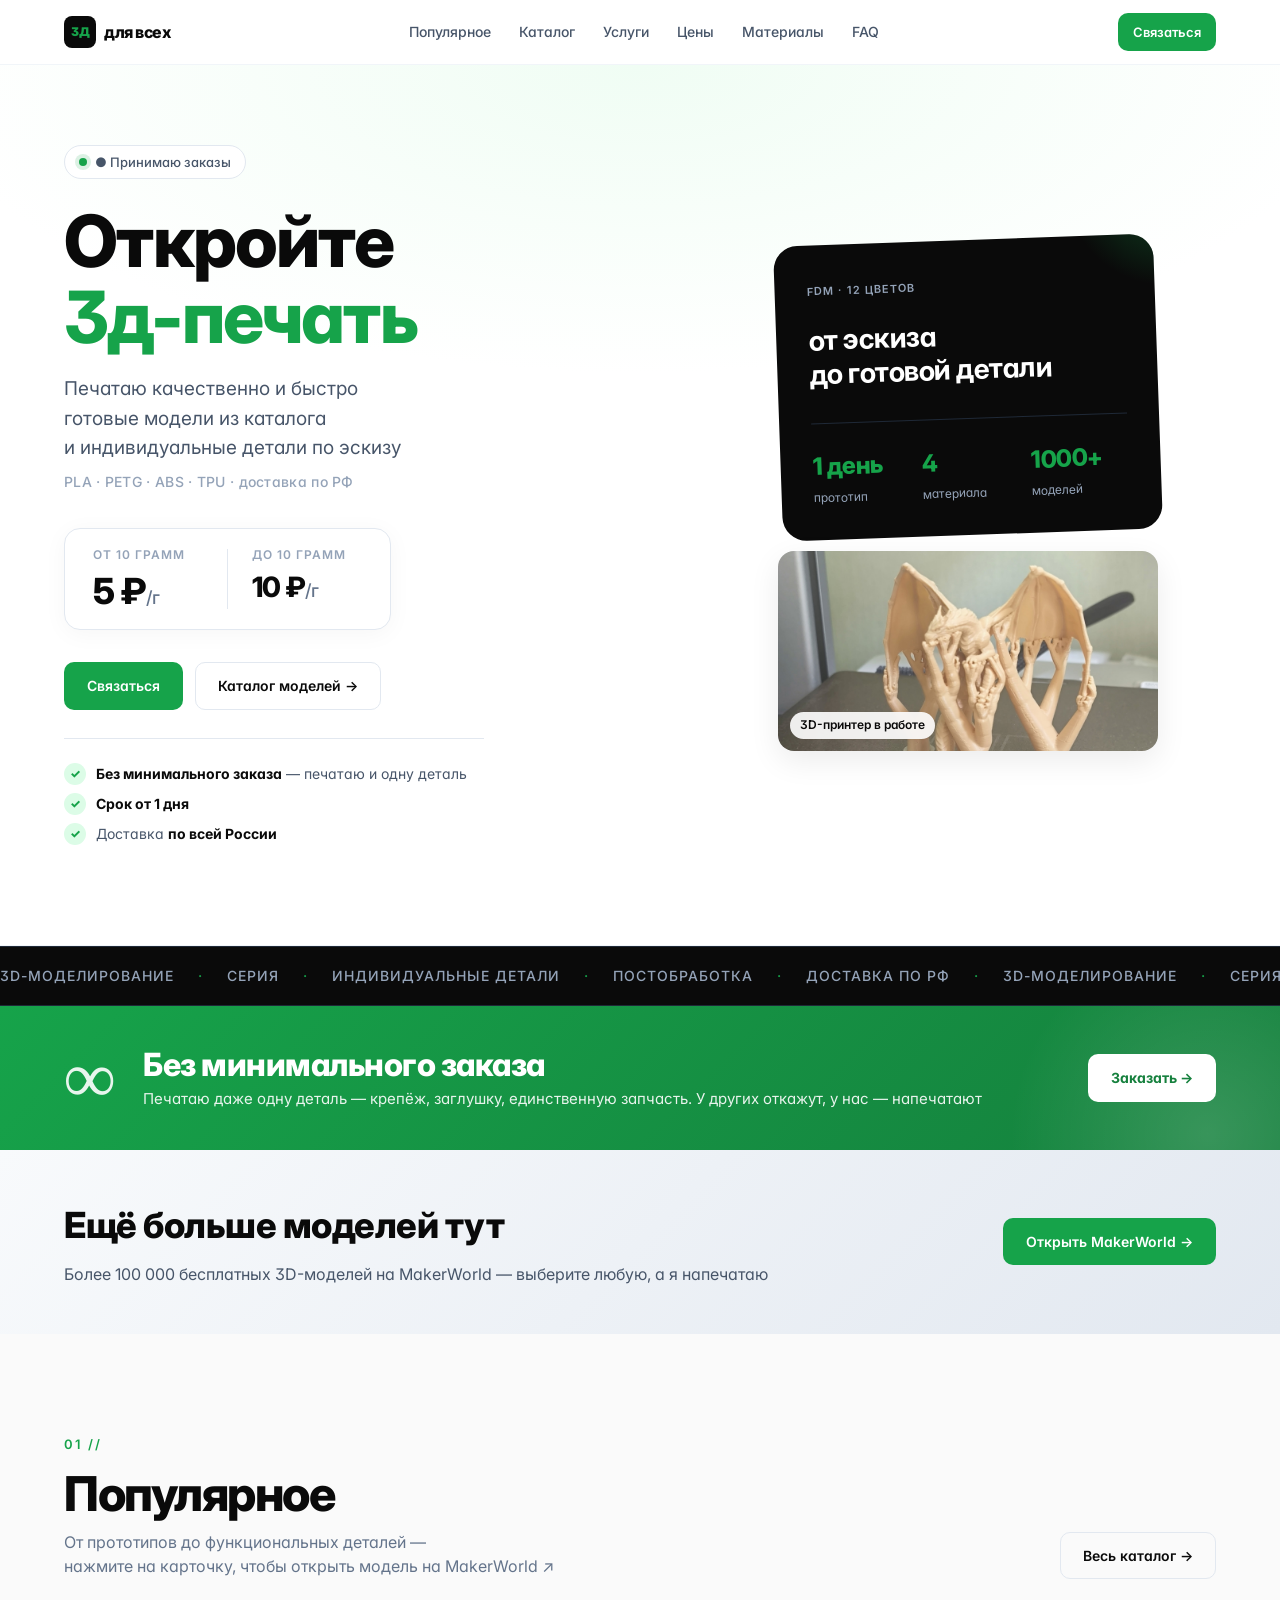
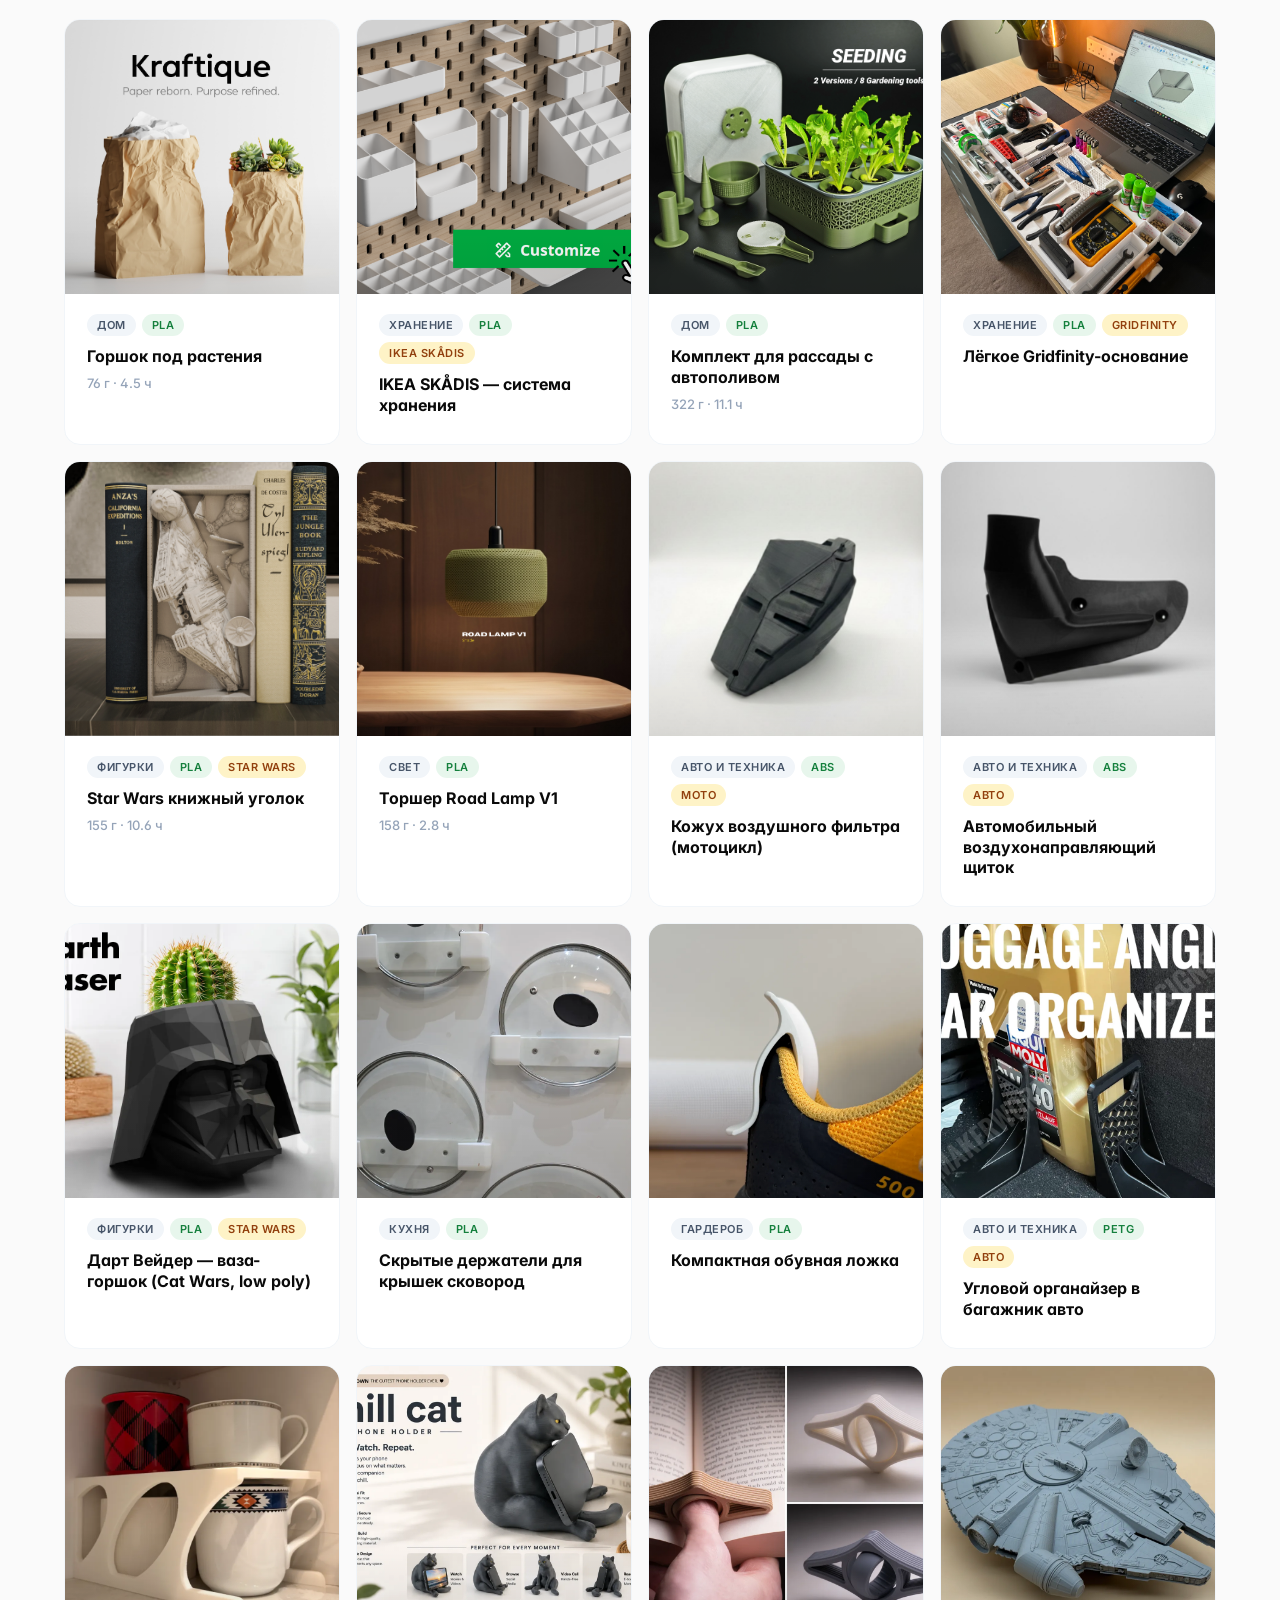
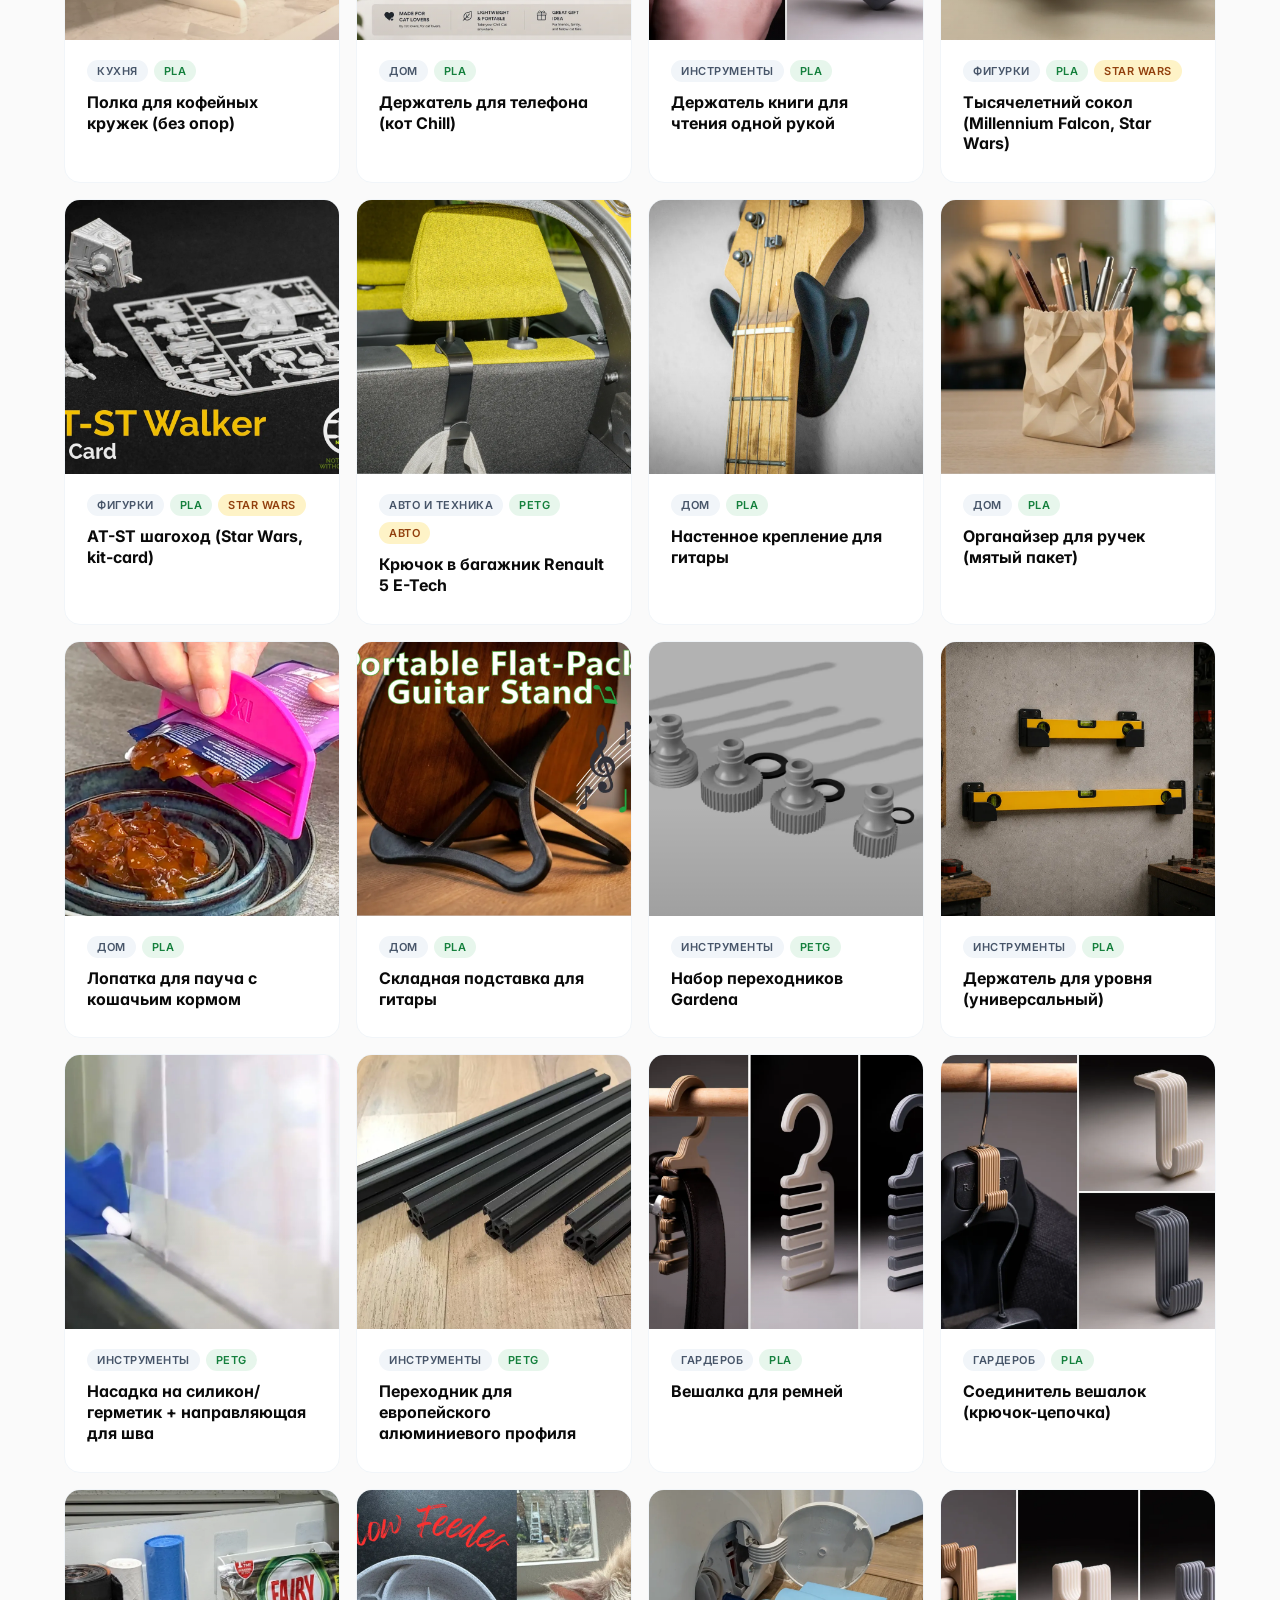
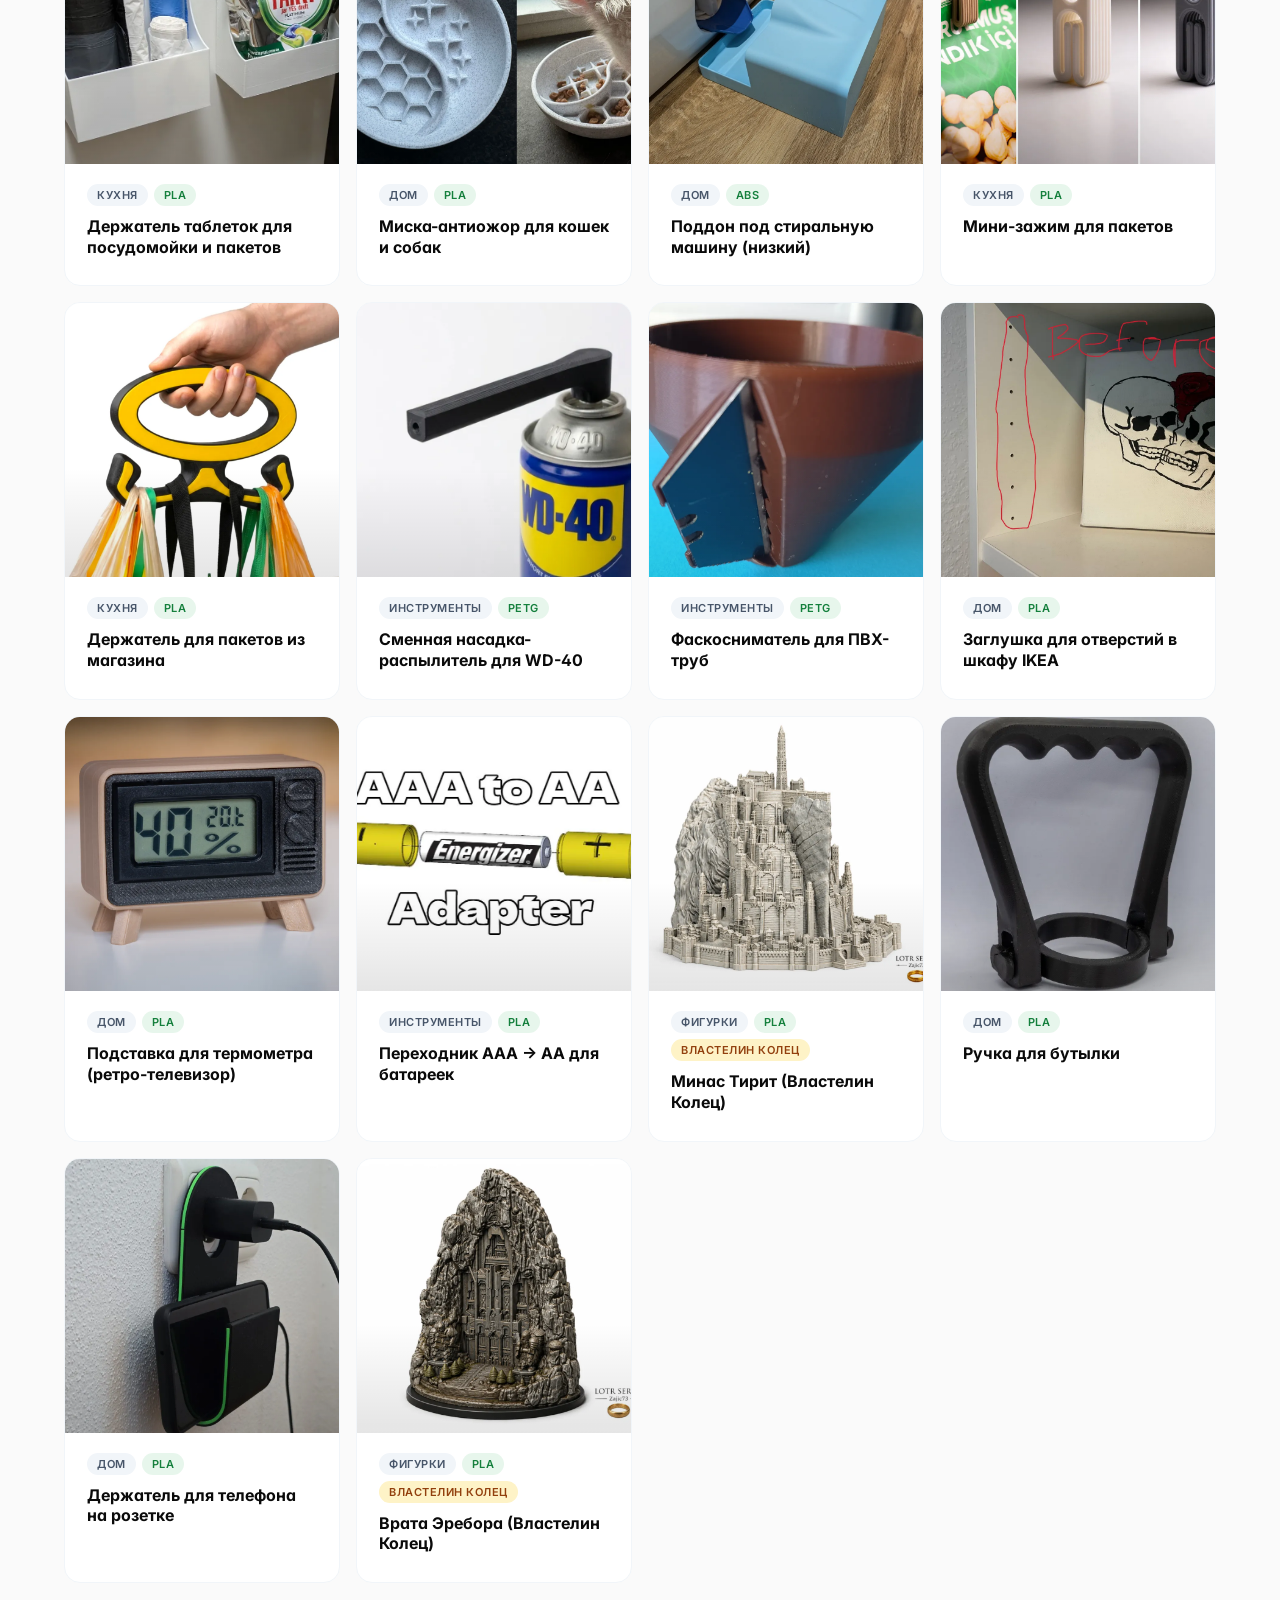
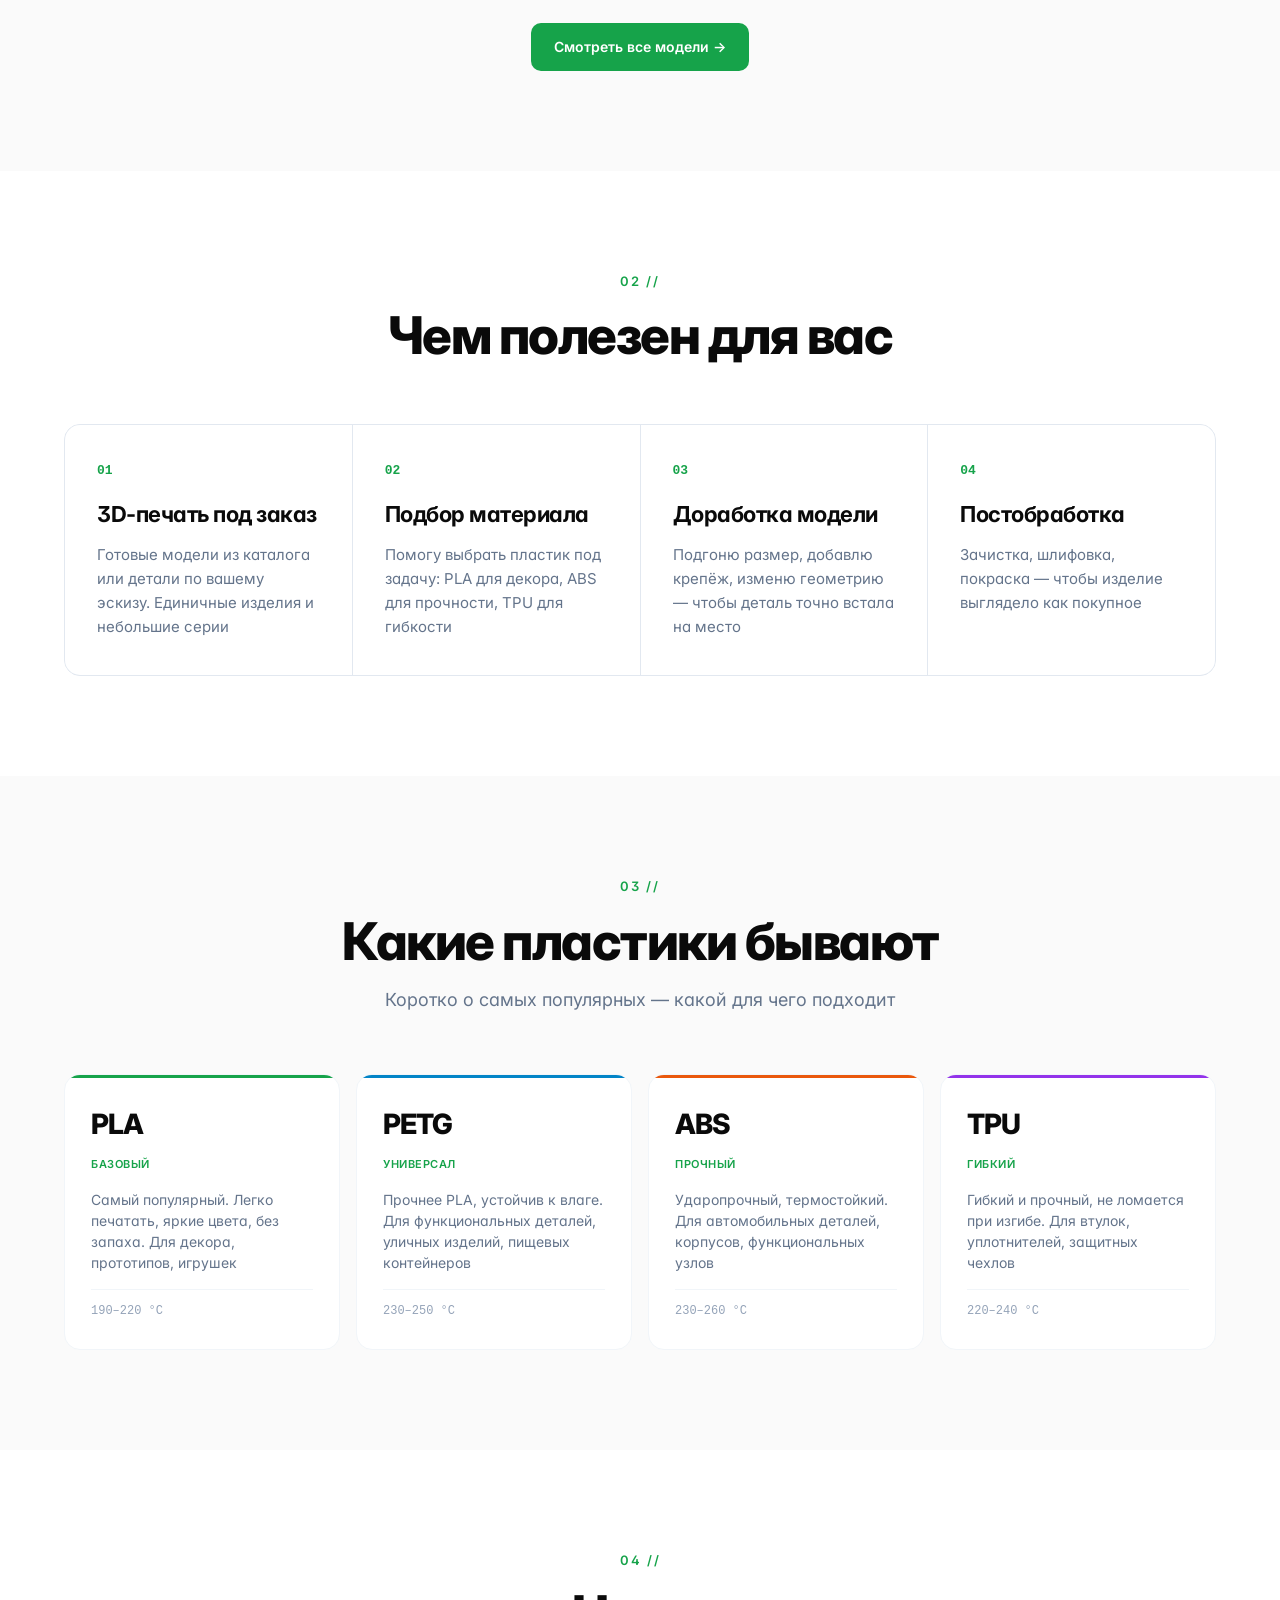
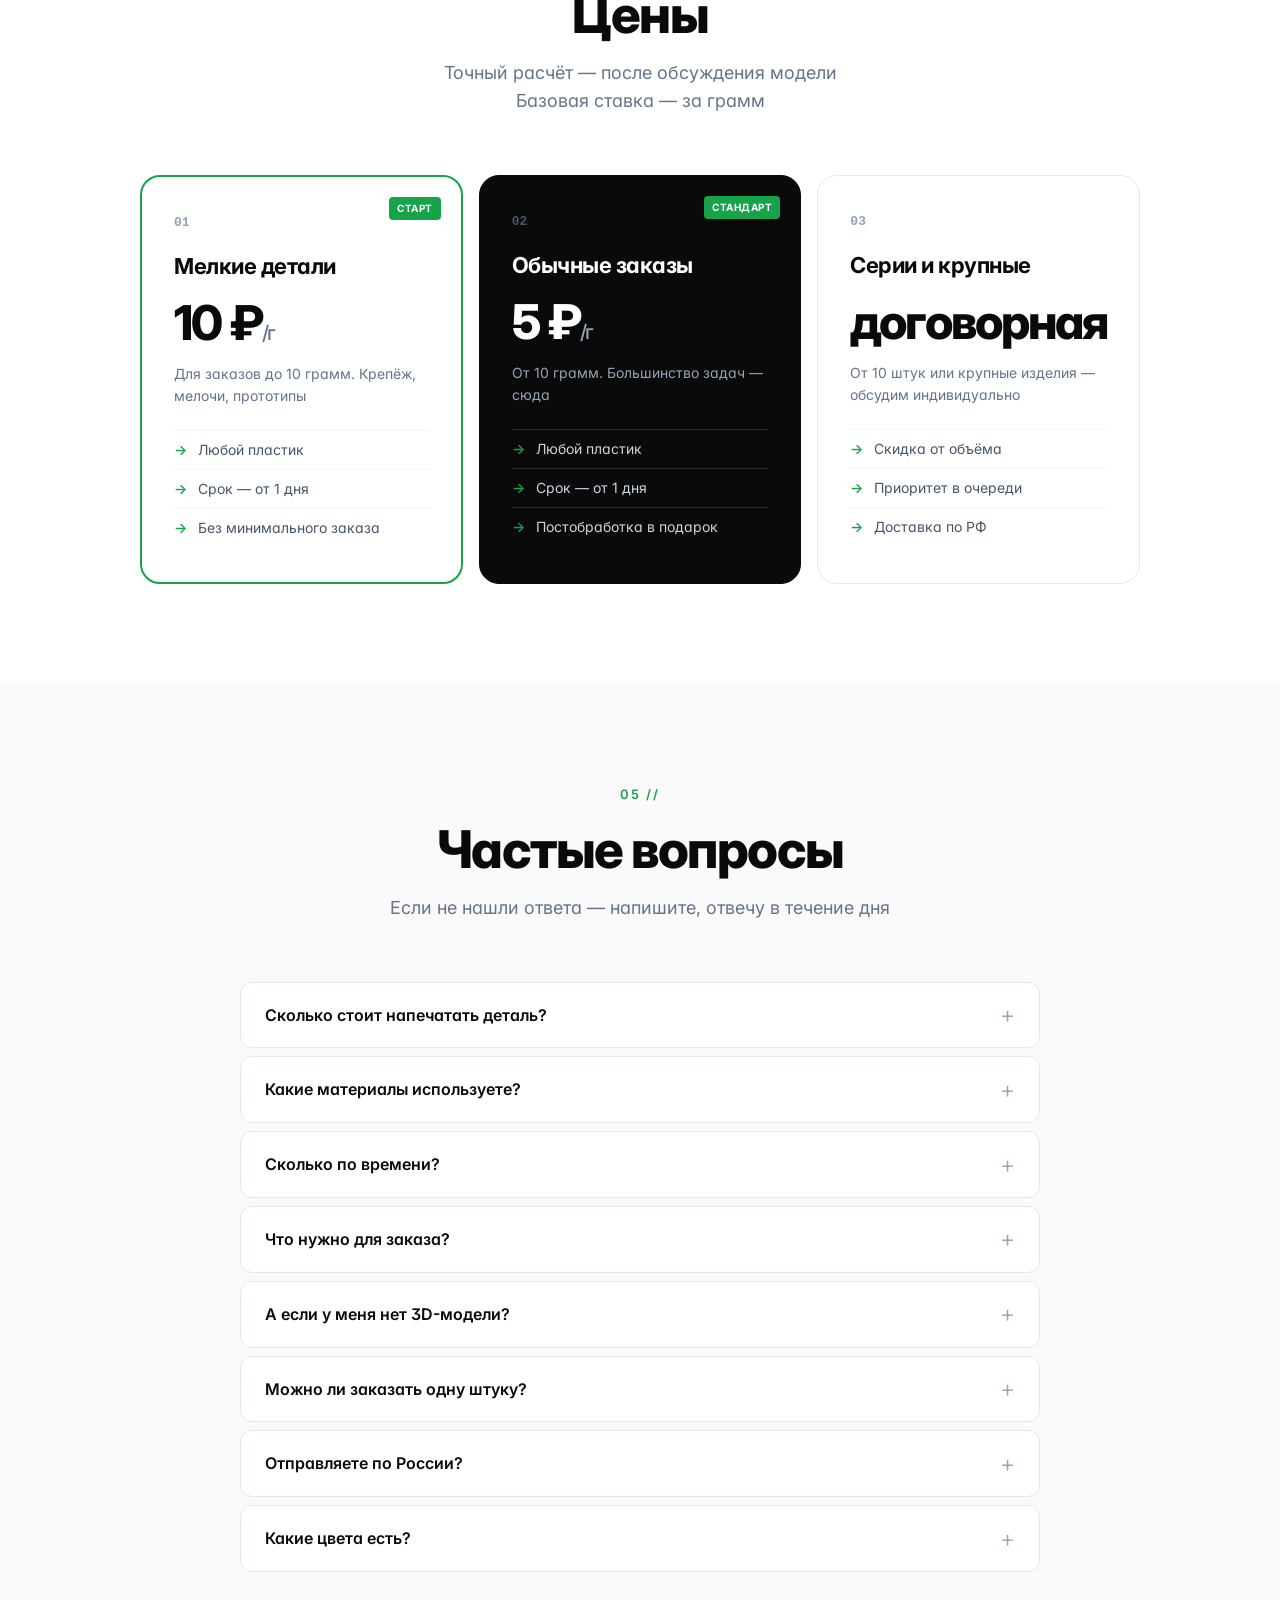
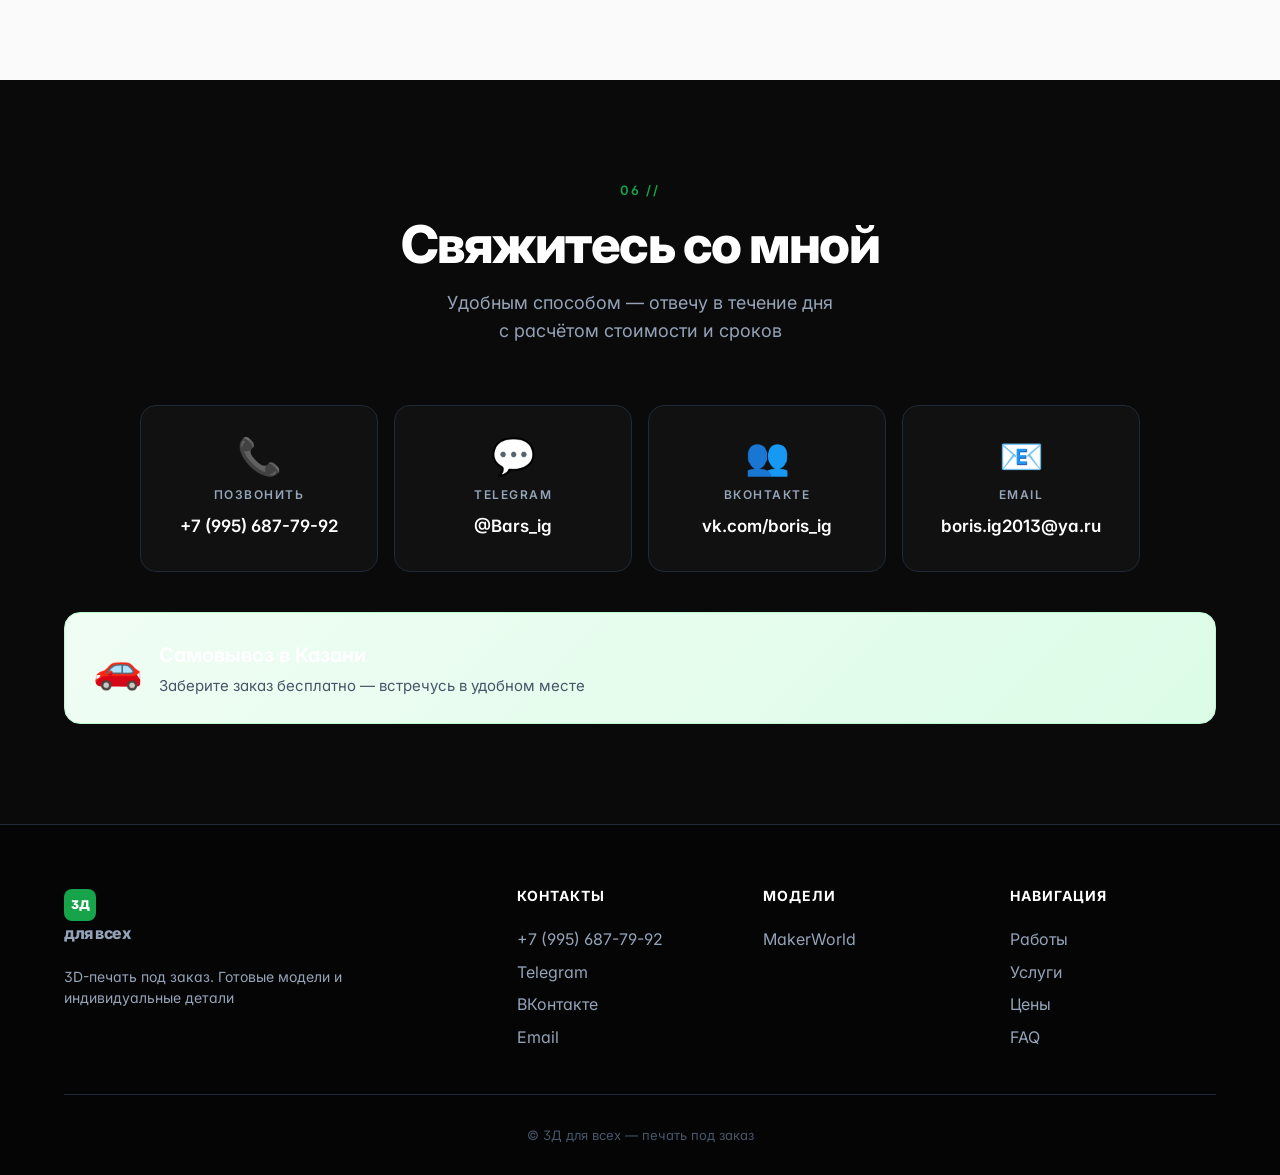
==== index.html @ 03c008fc "Добавлен мета-тег Яндекс.Вебмастера для подтверждения" ====
<!DOCTYPE html>
<html lang="ru">
<head>
  <meta charset="UTF-8">
  <meta name="viewport" content="width=device-width, initial-scale=1.0">
  <title>3D печать под заказ в Казани — готовые модели и индивидуальные детали | 3Д для всех</title>
  <meta name="description" content="3D-печать под заказ в Казани. Готовые модели и индивидуальные детали из PLA, PETG, ABS, TPU. от 5₽/г. Самовывоз из Казани, доставка по РФ. Срок от 1 дня.">
  <meta name="keywords" content="3D печать, 3D печать казань, 3D печать под заказ, печать моделей, PLA, PETG, ABS, TPU, 3D модели, печать деталей, казань, самовывоз">
  <meta name="author" content="3Д для всех">
  <meta name="robots" content="index, follow">
  <meta name="yandex-verification" content="1d8e37554e3c3e7f" />
  <meta property="og:title" content="3D печать под заказ в Казани — от 5₽/г">
  <meta property="og:description" content="Готовые модели и индивидуальные детали. Самовывоз из Казани, доставка по РФ. Срок от 1 дня.">
  <meta property="og:type" content="website">
  <meta property="og:url" content="https://borisig1999-spec.github.io/3d-landing/">
  <meta property="og:locale" content="ru_RU">
  <link rel="canonical" href="https://borisig1999-spec.github.io/3d-landing/">
  <link rel="icon" href="images/процесс.jpg">
  <link rel="preconnect" href="https://fonts.googleapis.com">
  <link rel="preconnect" href="https://fonts.gstatic.com" crossorigin>
  <link href="https://fonts.googleapis.com/css2?family=Inter:wght@400;500;600;700;800;900&display=swap" rel="stylesheet">
  <link rel="stylesheet" href="style.css">
  <script type="application/ld+json">
  {
    "@context": "https://schema.org",
    "@type": "LocalBusiness",
    "name": "3Д для всех",
    "description": "3D-печать под заказ в Казани. Готовые модели и индивидуальные детали.",
    "url": "https://borisig1999-spec.github.io/3d-landing/",
    "telephone": "+7-995-687-79-92",
    "email": "boris.ig2013@ya.ru",
    "address": {
      "@type": "PostalAddress",
      "addressLocality": "Казань",
      "addressCountry": "RU"
    },
    "priceRange": "от 5₽/г",
    "openingHours": "Mo-Su 09:00-21:00",
    "sameAs": [
      "https://t.me/Bars_ig",
      "https://vk.com/boris_ig"
    ]
  }
  </script>
</head>
<body>

  <header class="header">
    <div class="container header-inner">
      <a href="#top" class="logo">
        <span class="logo-mark">3Д</span>
        <span class="logo-text">для всех</span>
      </a>
      <nav class="nav">
        <a href="#works">Популярное</a>
        <a href="catalog.html">Каталог</a>
        <a href="#services">Услуги</a>
        <a href="#pricing">Цены</a>
        <a href="#materials">Материалы</a>
        <a href="#faq">FAQ</a>
      </nav>
      <a href="#order" class="btn btn-primary btn-sm">Связаться</a>
    </div>
  </header>

  <main id="top">

    <section class="hero">
      <div class="container">
        <div class="hero-grid">
          <div class="hero-content">
            <div class="badge">● Принимаю заказы</div>
            <h1>Откройте<br><span class="accent">3д-печать</span></h1>
            <p class="hero-sub">Печатаю качественно и быстро<br>готовые модели из каталога<br>и индивидуальные детали по эскизу</p>
            <p class="hero-meta">PLA · PETG · ABS · TPU · доставка по РФ</p>

            <div class="hero-pricing">
              <div class="price-block">
                <div class="price-label">от 10 грамм</div>
                <div class="price-value">5 ₽<span>/г</span></div>
              </div>
              <div class="price-divider"></div>
              <div class="price-block price-small">
                <div class="price-label">до 10 грамм</div>
                <div class="price-value">10 ₽<span>/г</span></div>
              </div>
            </div>

            <div class="hero-cta">
              <a href="#order" class="btn btn-primary">Связаться</a>
              <a href="https://makerworld.com/ru" target="_blank" rel="noopener" class="btn btn-ghost">Каталог моделей →</a>
            </div>

            <div class="hero-usp">
              <div class="hero-usp-item">
                <span class="hero-usp-check">✓</span>
                <span><strong>Без минимального заказа</strong> — печатаю и одну деталь</span>
              </div>
              <div class="hero-usp-item">
                <span class="hero-usp-check">✓</span>
                <span><strong>Срок от 1 дня</strong></span>
              </div>
              <div class="hero-usp-item">
                <span class="hero-usp-check">✓</span>
                <span>Доставка <strong>по всей России</strong></span>
              </div>
            </div>
          </div>
          <div class="hero-visual">
            <div class="visual-card">
              <div class="visual-tag">FDM · 12 цветов</div>
              <div class="visual-title">от эскиза<br>до готовой детали</div>
              <div class="visual-stats">
                <div><strong>1 день</strong><span>прототип</span></div>
                <div><strong>4</strong><span>материала</span></div>
                <div><strong>1000+</strong><span>моделей</span></div>
              </div>
            </div>
            <div class="visual-photo">
              <img src="images/процесс.jpg" alt="Процесс 3D-печати">
              <span class="visual-photo-caption">3D-принтер в работе</span>
            </div>
          </div>
        </div>
      </div>
    </section>

    <section class="marquee">
      <div class="marquee-track">
        <span>3D-моделирование</span><span>·</span>
        <span>серия</span><span>·</span>
        <span>индивидуальные детали</span><span>·</span>
        <span>постобработка</span><span>·</span>
        <span>доставка по РФ</span><span>·</span>
        <span>3D-моделирование</span><span>·</span>
        <span>серия</span><span>·</span>
        <span>индивидуальные детали</span><span>·</span>
        <span>постобработка</span><span>·</span>
        <span>доставка по РФ</span><span>·</span>
        <span>3D-моделирование</span><span>·</span>
        <span>серия</span><span>·</span>
        <span>индивидуальные детали</span><span>·</span>
        <span>постобработка</span><span>·</span>
        <span>доставка по РФ</span><span>·</span>
        <span>3D-моделирование</span><span>·</span>
        <span>серия</span><span>·</span>
        <span>индивидуальные детали</span><span>·</span>
        <span>постобработка</span><span>·</span>
        <span>доставка по РФ</span><span>·</span>
        <span>3D-моделирование</span><span>·</span>
        <span>серия</span><span>·</span>
        <span>индивидуальные детали</span><span>·</span>
        <span>постобработка</span><span>·</span>
        <span>доставка по РФ</span><span>·</span>
        <span>3D-моделирование</span><span>·</span>
        <span>серия</span><span>·</span>
        <span>индивидуальные детали</span><span>·</span>
        <span>постобработка</span><span>·</span>
        <span>доставка по РФ</span><span>·</span>
      </div>
    </section>

    <section class="usp-banner">
      <div class="container usp-banner-inner">
        <div class="usp-banner-icon">∞</div>
        <div class="usp-banner-text">
          <div class="usp-banner-title">Без минимального заказа</div>
          <div class="usp-banner-sub">Печатаю даже одну деталь — крепёж, заглушку, единственную запчасть. У других откажут, у нас — напечатают</div>
        </div>
        <a href="#order" class="btn btn-primary usp-banner-btn">Заказать →</a>
      </div>
    </section>

    <section class="makerworld-banner">
      <div class="container makerworld-inner">
        <div class="makerworld-content">
          <h2>Ещё больше моделей тут</h2>
          <p>Более 100 000 бесплатных 3D-моделей на MakerWorld — выберите любую, а я напечатаю</p>
        </div>
        <a href="https://makerworld.com/ru" target="_blank" rel="noopener" class="btn btn-primary btn-lg">Открыть MakerWorld →</a>
      </div>
    </section>

    <section class="works" id="works">
      <div class="container">
        <div class="featured-head">
          <div>
            <div class="section-num">01 //</div>
            <h2>Популярное</h2>
            <p>От прототипов до функциональных деталей —<br>нажмите на карточку, чтобы открыть модель на MakerWorld ↗</p>
          </div>
          <a href="catalog.html" class="btn btn-ghost">Весь каталог →</a>
        </div>

        <div class="works-grid" id="featuredGrid">
          <div class="catalog-loading">Загружаю модели...</div>
        </div>

        <div class="works-more">
          <a href="catalog.html" class="btn btn-primary">Смотреть все модели →</a>
        </div>
      </div>
    </section>

    <section class="services" id="services">
      <div class="container">
        <div class="section-head">
          <div class="section-num">02 //</div>
          <h2>Чем полезен для вас</h2>
        </div>

        <div class="services-list">
          <div class="service">
            <div class="service-num">01</div>
            <h3>3D-печать под заказ</h3>
            <p>Готовые модели из каталога или детали по вашему эскизу. Единичные изделия и небольшие серии</p>
          </div>
          <div class="service">
            <div class="service-num">02</div>
            <h3>Подбор материала</h3>
            <p>Помогу выбрать пластик под задачу: PLA для декора, ABS для прочности, TPU для гибкости</p>
          </div>
          <div class="service">
            <div class="service-num">03</div>
            <h3>Доработка модели</h3>
            <p>Подгоню размер, добавлю крепёж, изменю геометрию — чтобы деталь точно встала на место</p>
          </div>
          <div class="service">
            <div class="service-num">04</div>
            <h3>Постобработка</h3>
            <p>Зачистка, шлифовка, покраска — чтобы изделие выглядело как покупное</p>
          </div>
        </div>
      </div>
    </section>

    <section class="materials" id="materials">
      <div class="container">
        <div class="section-head">
          <div class="section-num">03 //</div>
          <h2>Какие пластики бывают</h2>
          <p>Коротко о самых популярных — какой для чего подходит</p>
        </div>

        <div class="materials-grid">
          <div class="material mat-pla">
            <div class="mat-name">PLA</div>
            <div class="mat-tag">Базовый</div>
            <p>Самый популярный. Легко печатать, яркие цвета, без запаха. Для декора, прототипов, игрушек</p>
            <div class="mat-temp">190–220 °C</div>
          </div>
          <div class="material mat-petg">
            <div class="mat-name">PETG</div>
            <div class="mat-tag">Универсал</div>
            <p>Прочнее PLA, устойчив к влаге. Для функциональных деталей, уличных изделий, пищевых контейнеров</p>
            <div class="mat-temp">230–250 °C</div>
          </div>
          <div class="material mat-abs">
            <div class="mat-name">ABS</div>
            <div class="mat-tag">Прочный</div>
            <p>Ударопрочный, термостойкий. Для автомобильных деталей, корпусов, функциональных узлов</p>
            <div class="mat-temp">230–260 °C</div>
          </div>
          <div class="material mat-tpu">
            <div class="mat-name">TPU</div>
            <div class="mat-tag">Гибкий</div>
            <p>Гибкий и прочный, не ломается при изгибе. Для втулок, уплотнителей, защитных чехлов</p>
            <div class="mat-temp">220–240 °C</div>
          </div>
        </div>
      </div>
    </section>

    <section class="pricing" id="pricing">
      <div class="container">
        <div class="section-head">
          <div class="section-num">04 //</div>
          <h2>Цены</h2>
          <p>Точный расчёт — после обсуждения модели<br>Базовая ставка — за грамм</p>
        </div>

        <div class="pricing-grid">
          <div class="price-card price-card-usp">
            <div class="price-card-tag">СТАРТ</div>
            <div class="price-card-num">01</div>
            <h3>Мелкие детали</h3>
            <div class="price-card-amount">10 ₽<span>/г</span></div>
            <p>Для заказов до 10 грамм. Крепёж, мелочи, прототипы</p>
            <ul>
              <li>Любой пластик</li>
              <li>Срок — от 1 дня</li>
              <li>Без минимального заказа</li>
            </ul>
          </div>
          <div class="price-card price-card-hot">
            <div class="price-card-tag">СТАНДАРТ</div>
            <div class="price-card-num">02</div>
            <h3>Обычные заказы</h3>
            <div class="price-card-amount">5 ₽<span>/г</span></div>
            <p>От 10 грамм. Большинство задач — сюда</p>
            <ul>
              <li>Любой пластик</li>
              <li>Срок — от 1 дня</li>
              <li>Постобработка в подарок</li>
            </ul>
          </div>
          <div class="price-card">
            <div class="price-card-num">03</div>
            <h3>Серии и крупные</h3>
            <div class="price-card-amount">договорная</div>
            <p>От 10 штук или крупные изделия — обсудим индивидуально</p>
            <ul>
              <li>Скидка от объёма</li>
              <li>Приоритет в очереди</li>
              <li>Доставка по РФ</li>
            </ul>
          </div>
        </div>
      </div>
    </section>

    <section class="faq" id="faq">
      <div class="container">
        <div class="section-head">
          <div class="section-num">05 //</div>
          <h2>Частые вопросы</h2>
          <p>Если не нашли ответа — напишите, отвечу в течение дня</p>
        </div>

        <div class="faq-list">
          <details>
            <summary>Сколько стоит напечатать деталь?</summary>
            <p>Базовая цена — 5 ₽/грамм от 10 грамм. До 10 грамм — 10 ₽/грамм. Серии и крупные заказы — по договорённости. Для точного расчёта пришлите модель или эскиз</p>
          </details>
          <details>
            <summary>Какие материалы используете?</summary>
            <p>PLA, PETG, ABS и TPU. Подскажу, какой лучше подойдёт под вашу задачу — прочность, гибкость, термостойкость, контакт с пищей</p>
          </details>
          <details>
            <summary>Сколько по времени?</summary>
            <p>Прототип — от 1 дня после согласования модели. Обычный заказ — от 1 дня в зависимости от размера и загруженности. Крупные изделия — индивидуально</p>
          </details>
          <details>
            <summary>Что нужно для заказа?</summary>
            <p>3D-модель (STL, STEP, 3MF) — или эскиз, фото, описание детали. Если модели нет — помогу придумать и подготовить</p>
          </details>
          <details>
            <summary>А если у меня нет 3D-модели?</summary>
            <p>Опишите задачу словами или пришлите фото. Помогу подобрать готовую модель или сделаю эскиз для печати. В стоимость заказа это обычно входит</p>
          </details>
          <details>
            <summary>Можно ли заказать одну штуку?</summary>
            <p>Да. Минимального заказа нет — печатаю и единичные детали, и серии</p>
          </details>
          <details>
            <summary>Отправляете по России?</summary>
            <p>Да. Готовое изделие надёжно упакую и отправлю Почтой России или СДЭК. Стоимость доставки — по тарифам перевозчика</p>
          </details>
          <details>
            <summary>Какие цвета есть?</summary>
            <p>Базовые цвета всегда в наличии: белый, чёрный, серый, красный, синий, жёлтый, зелёный, оранжевый. Другие — по договорённости</p>
          </details>
        </div>
      </div>
    </section>

    <section class="order" id="order">
      <div class="container">
        <div class="section-head">
          <div class="section-num">06 //</div>
          <h2>Свяжитесь со мной</h2>
          <p>Удобным способом — отвечу в течение дня<br>с расчётом стоимости и сроков</p>
        </div>

        <div class="contact-grid">
          <a href="tel:+79956877992" class="contact-card">
            <div class="contact-icon">📞</div>
            <div class="contact-name">Позвонить</div>
            <div class="contact-value">+7 (995) 687-79-92</div>
          </a>
          <a href="https://t.me/Bars_ig" target="_blank" rel="noopener" class="contact-card">
            <div class="contact-icon">💬</div>
            <div class="contact-name">Telegram</div>
            <div class="contact-value">@Bars_ig</div>
          </a>
          <a href="https://vk.com/boris_ig" target="_blank" rel="noopener" class="contact-card">
            <div class="contact-icon">👥</div>
            <div class="contact-name">ВКонтакте</div>
            <div class="contact-value">vk.com/boris_ig</div>
          </a>
          <a href="mailto:boris.ig2013@ya.ru" class="contact-card">
            <div class="contact-icon">📧</div>
            <div class="contact-name">Email</div>
            <div class="contact-value">boris.ig2013@ya.ru</div>
          </a>
        </div>

        <div class="pickup-banner">
          <div class="pickup-icon">🚗</div>
          <div class="pickup-content">
            <div class="pickup-title">Самовывоз в Казани</div>
            <div class="pickup-sub">Заберите заказ бесплатно — встречусь в удобном месте</div>
          </div>
        </div>
      </div>
    </section>

  </main>

  <footer class="footer">
    <div class="container">
      <div class="footer-grid">
        <div>
          <a href="#top" class="logo logo-light">
            <span class="logo-mark">3Д</span>
            <span class="logo-text">для всех</span>
          </a>
          <p class="footer-tag">3D-печать под заказ. Готовые модели и индивидуальные детали</p>
        </div>
        <div>
          <h4>Контакты</h4>
          <a href="tel:+79956877992">+7 (995) 687-79-92</a>
          <a href="https://t.me/Bars_ig" target="_blank" rel="noopener">Telegram</a>
          <a href="https://vk.com/boris_ig" target="_blank" rel="noopener">ВКонтакте</a>
          <a href="mailto:boris.ig2013@ya.ru">Email</a>
        </div>
        <div>
          <h4>Модели</h4>
          <a href="https://makerworld.com/ru" target="_blank" rel="noopener">MakerWorld</a>
        </div>
        <div>
          <h4>Навигация</h4>
          <a href="#works">Работы</a>
          <a href="#services">Услуги</a>
          <a href="#pricing">Цены</a>
          <a href="#faq">FAQ</a>
        </div>
      </div>
      <div class="footer-bottom">© 3Д для всех — печать под заказ</div>
    </div>
  </footer>

  <script src="app.js"></script>

</body>
</html>
---- style.css ----
/* ===== Reset ===== */
* { box-sizing: border-box; margin: 0; padding: 0; }
html { scroll-behavior: smooth; }
body {
  font-family: 'Inter', -apple-system, BlinkMacSystemFont, "Segoe UI", Roboto, sans-serif;
  line-height: 1.55;
  color: #0a0a0a;
  background: #ffffff;
  -webkit-font-smoothing: antialiased;
  font-feature-settings: "ss01", "cv11";
}
.container { max-width: 1200px; margin: 0 auto; padding: 0 24px; }
a { color: inherit; text-decoration: none; }
img { max-width: 100%; display: block; }
ul { list-style: none; }

/* ===== Header ===== */
.header {
  position: sticky;
  top: 0;
  z-index: 50;
  background: rgba(255, 255, 255, 0.85);
  backdrop-filter: saturate(180%) blur(20px);
  -webkit-backdrop-filter: saturate(180%) blur(20px);
  border-bottom: 1px solid #f1f5f9;
}
.header-inner {
  display: flex;
  align-items: center;
  justify-content: space-between;
  height: 64px;
}
.logo {
  display: flex;
  align-items: center;
  gap: 8px;
  font-weight: 800;
  font-size: 16px;
  letter-spacing: -0.5px;
}
.logo-mark {
  background: #0a0a0a;
  color: #16a34a;
  width: 32px;
  height: 32px;
  border-radius: 8px;
  display: grid;
  place-items: center;
  font-size: 12px;
  font-weight: 900;
  letter-spacing: -0.5px;
}
.logo-light .logo-mark { background: #16a34a; color: #fff; }
.nav {
  display: flex;
  gap: 28px;
}
.nav a {
  font-size: 14px;
  font-weight: 500;
  color: #475569;
  transition: color .15s;
}
.nav a:hover { color: #0a0a0a; }

/* ===== Buttons ===== */
.btn {
  display: inline-block;
  padding: 12px 22px;
  border-radius: 10px;
  font-weight: 600;
  font-size: 14px;
  cursor: pointer;
  transition: transform .15s, background .15s, border-color .15s;
  border: 1px solid transparent;
  text-align: center;
  font-family: inherit;
}
.btn-sm { padding: 8px 14px; font-size: 13px; }
.btn-block { display: block; width: 100%; }
.btn:hover { transform: translateY(-1px); }
.btn-primary { background: #16a34a; color: #fff; }
.btn-primary:hover { background: #15803d; }
.btn-ghost {
  background: transparent;
  color: #0a0a0a;
  border-color: #e2e8f0;
}
.btn-ghost:hover { border-color: #0a0a0a; }

/* ===== Hero ===== */
.hero {
  padding: 80px 0 100px;
  background: radial-gradient(ellipse 80% 50% at 50% 0%, #f0fdf4 0%, #fff 70%);
  border-bottom: 1px solid #f1f5f9;
}
.hero-grid {
  display: grid;
  grid-template-columns: 1.2fr 1fr;
  gap: 60px;
  align-items: center;
}
.badge {
  display: inline-flex;
  align-items: center;
  gap: 8px;
  background: #fff;
  border: 1px solid #e2e8f0;
  border-radius: 100px;
  padding: 6px 14px;
  font-size: 13px;
  font-weight: 500;
  color: #475569;
  margin-bottom: 24px;
}
.badge::before {
  content: "";
  display: inline-block;
  width: 8px;
  height: 8px;
  background: #16a34a;
  border-radius: 50%;
  box-shadow: 0 0 0 4px rgba(22, 163, 74, 0.15);
  animation: pulse 2s infinite;
}
@keyframes pulse {
  0%, 100% { box-shadow: 0 0 0 4px rgba(22, 163, 74, 0.15); }
  50% { box-shadow: 0 0 0 8px rgba(22, 163, 74, 0.05); }
}
.hero h1 {
  font-size: clamp(40px, 6vw, 72px);
  font-weight: 800;
  line-height: 1.05;
  letter-spacing: -2px;
  margin-bottom: 20px;
}
.accent { color: #16a34a; }
.hero-sub {
  font-size: 19px;
  color: #475569;
  max-width: 540px;
  margin-bottom: 8px;
}
.hero-meta {
  font-size: 14px;
  color: #94a3b8;
  margin-bottom: 36px;
  font-weight: 500;
  letter-spacing: 0.3px;
}
.hero-pricing {
  display: inline-flex;
  align-items: stretch;
  gap: 24px;
  background: #fff;
  border: 1px solid #e2e8f0;
  border-radius: 16px;
  padding: 20px 28px;
  margin-bottom: 32px;
  box-shadow: 0 4px 24px rgba(0,0,0,0.04);
}
.price-block {
  display: flex;
  flex-direction: column;
  justify-content: flex-start;
  min-width: 110px;
  padding: 0;
}
.price-label { font-size: 12px; text-transform: uppercase; letter-spacing: 1px; color: #94a3b8; font-weight: 600; line-height: 1; }
.price-value { font-size: 36px; font-weight: 800; color: #0a0a0a; line-height: 1; letter-spacing: -1px; margin-top: 12px; }
.price-value span { font-size: 18px; font-weight: 500; color: #64748b; }
.price-small .price-value { font-size: 28px; }
.price-divider { width: 1px; background: #e2e8f0; align-self: stretch; }
.hero-cta { display: flex; gap: 12px; flex-wrap: wrap; }

/* Hero visual card */
.hero-visual { display: flex; flex-direction: column; gap: 16px; align-items: center; }
.visual-card {
  background: #0a0a0a;
  color: #fff;
  border-radius: 24px;
  padding: 32px;
  width: 100%;
  max-width: 380px;
  position: relative;
  overflow: hidden;
  transform: rotate(-2deg);
  transition: transform .3s;
}
.visual-card:hover { transform: rotate(0deg) translateY(-4px); }
.visual-card::before {
  content: "";
  position: absolute;
  top: -50%;
  right: -30%;
  width: 200px;
  height: 200px;
  background: radial-gradient(circle, #16a34a 0%, transparent 70%);
  opacity: 0.4;
}
.visual-tag {
  position: relative;
  display: inline-block;
  font-size: 11px;
  text-transform: uppercase;
  letter-spacing: 1px;
  color: #94a3b8;
  margin-bottom: 24px;
  font-weight: 600;
}
.visual-title {
  position: relative;
  font-size: 28px;
  font-weight: 700;
  line-height: 1.2;
  margin-bottom: 32px;
  letter-spacing: -0.5px;
}
.visual-stats {
  position: relative;
  display: grid;
  grid-template-columns: repeat(3, 1fr);
  gap: 12px;
  padding-top: 24px;
  border-top: 1px solid #1f2937;
}
.visual-stats > div { display: flex; flex-direction: column; gap: 4px; }
.visual-stats strong {
  font-size: 24px;
  font-weight: 800;
  color: #16a34a;
  letter-spacing: -0.5px;
}
.visual-stats span { font-size: 12px; color: #94a3b8; text-transform: lowercase; }

.visual-photo {
  position: relative;
  width: 100%;
  max-width: 380px;
  border-radius: 16px;
  overflow: hidden;
  box-shadow: 0 10px 30px rgba(0,0,0,0.08);
}
.visual-photo img {
  width: 100%;
  height: 200px;
  object-fit: cover;
  object-position: top;
  display: block;
}
.visual-photo-caption {
  position: absolute;
  bottom: 12px;
  left: 12px;
  background: rgba(255,255,255,0.9);
  backdrop-filter: blur(8px);
  padding: 4px 10px;
  border-radius: 100px;
  font-size: 12px;
  font-weight: 600;
  color: #0a0a0a;
}

.hero-usp {
  display: flex;
  flex-direction: column;
  gap: 8px;
  margin-top: 28px;
  padding-top: 24px;
  border-top: 1px solid #e2e8f0;
  max-width: 420px;
}
.hero-usp-item {
  display: flex;
  align-items: center;
  gap: 10px;
  font-size: 14px;
  color: #475569;
}
.hero-usp-item strong { color: #0a0a0a; font-weight: 700; }
.hero-usp-check {
  width: 22px;
  height: 22px;
  background: #dcfce7;
  color: #16a34a;
  border-radius: 50%;
  display: grid;
  place-items: center;
  font-size: 12px;
  font-weight: 800;
  flex-shrink: 0;
}

/* ===== USP Banner ===== */
.usp-banner {
  background: linear-gradient(135deg, #16a34a 0%, #15803d 100%);
  color: #fff;
  padding: 0;
  position: relative;
  overflow: hidden;
}
.usp-banner::before {
  content: "";
  position: absolute;
  top: -50%;
  right: -10%;
  width: 400px;
  height: 400px;
  background: radial-gradient(circle, rgba(255,255,255,0.15) 0%, transparent 70%);
  pointer-events: none;
}
.usp-banner-inner {
  display: flex;
  align-items: center;
  gap: 28px;
  padding: 36px 24px;
  position: relative;
}
.usp-banner-icon {
  font-size: 72px;
  font-weight: 900;
  line-height: 1;
  flex-shrink: 0;
  opacity: 0.9;
  font-family: Georgia, serif;
}
.usp-banner-text {
  flex: 1;
  min-width: 0;
}
.usp-banner-title {
  font-size: clamp(22px, 3vw, 32px);
  font-weight: 800;
  letter-spacing: -0.5px;
  line-height: 1.1;
  margin-bottom: 6px;
}
.usp-banner-sub {
  font-size: 15px;
  opacity: 0.9;
  line-height: 1.4;
}
.usp-banner-btn {
  background: #fff;
  color: #15803d;
  flex-shrink: 0;
  font-weight: 700;
}
.usp-banner-btn:hover { background: #0a0a0a; color: #fff; }

@media (max-width: 700px) {
  .usp-banner-inner { flex-direction: column; align-items: flex-start; gap: 18px; padding: 28px 22px; text-align: left; }
  .usp-banner-icon { font-size: 56px; }
  .usp-banner-btn { width: 100%; }
  .usp-banner { padding-bottom: 48px; }
}

/* ===== MakerWorld Banner ===== */
.makerworld-banner {
  background: linear-gradient(135deg, #f8fafc 0%, #e2e8f0 100%);
  padding: 48px 0;
}
.makerworld-inner {
  display: flex;
  align-items: center;
  justify-content: space-between;
  gap: 24px;
}
.makerworld-content h2 {
  font-size: clamp(24px, 3vw, 36px);
  font-weight: 800;
  letter-spacing: -0.5px;
  margin-bottom: 8px;
}
.makerworld-content p {
  font-size: 16px;
  color: #475569;
  line-height: 1.5;
}
@media (max-width: 700px) {
  .makerworld-inner {
    flex-direction: column;
    text-align: center;
    gap: 20px;
  }
}

/* ===== Pickup Banner ===== */
.pickup-banner {
  display: flex;
  align-items: center;
  gap: 16px;
  background: linear-gradient(135deg, #f0fdf4 0%, #dcfce7 100%);
  border: 1px solid #bbf7d0;
  border-radius: 16px;
  padding: 24px 28px;
  margin-top: 40px;
}
.pickup-icon {
  font-size: 40px;
  flex-shrink: 0;
}
.pickup-content {
  flex: 1;
}
.pickup-title {
  font-size: 20px;
  font-weight: 700;
  margin-bottom: 4px;
}
.pickup-sub {
  font-size: 15px;
  color: #475569;
  line-height: 1.4;
}
@media (max-width: 700px) {
  .pickup-banner {
    flex-direction: column;
    text-align: center;
    gap: 12px;
    padding: 20px;
  }
}
.marquee {
  background: #0a0a0a;
  color: #fff;
  padding: 18px 0;
  overflow: hidden;
  border-top: 1px solid #1f2937;
  border-bottom: 1px solid #1f2937;
}
.marquee-track {
  display: flex;
  gap: 24px;
  white-space: nowrap;
  animation: scroll 40s linear infinite;
  font-size: 14px;
  font-weight: 500;
  text-transform: uppercase;
  letter-spacing: 1px;
  width: max-content;
}
.marquee-track span { color: #94a3b8; flex-shrink: 0; }
.marquee-track span:nth-child(even) { color: #16a34a; }
@keyframes scroll {
  0% { transform: translateX(0); }
  100% { transform: translateX(calc(-100% / 6)); }
}

/* ===== Sections ===== */
section { padding: 100px 0; }
.section-head {
  text-align: center;
  margin-bottom: 60px;
}
.section-num {
  font-size: 13px;
  font-weight: 600;
  color: #16a34a;
  text-transform: uppercase;
  letter-spacing: 2px;
  margin-bottom: 16px;
}
.section-head h2 {
  font-size: clamp(32px, 4.5vw, 52px);
  font-weight: 800;
  letter-spacing: -1.5px;
  line-height: 1.1;
  margin-bottom: 16px;
}
.section-head p {
  font-size: 18px;
  color: #64748b;
  max-width: 600px;
  margin: 0 auto;
}

/* ===== Works ===== */
.works { background: #fafafa; }
.works-grid {
  display: grid;
  grid-template-columns: repeat(auto-fill, minmax(260px, 1fr));
  gap: 16px;
}
.work-card {
  background: #fff;
  border-radius: 16px;
  overflow: hidden;
  border: 1px solid #f1f5f9;
  display: block;
  transition: transform .25s, box-shadow .25s, border-color .25s;
  position: relative;
}
a.work-card:hover { transform: translateY(-4px); box-shadow: 0 20px 40px rgba(0,0,0,0.08); border-color: #16a34a; }
a.work-card::after {
  content: "↗";
  position: absolute;
  top: 12px;
  right: 12px;
  width: 32px;
  height: 32px;
  background: rgba(255,255,255,0.95);
  border-radius: 50%;
  display: grid;
  place-items: center;
  font-size: 16px;
  font-weight: 700;
  color: #0a0a0a;
  opacity: 0;
  transform: translate(4px, -4px);
  transition: opacity .2s, transform .2s;
  pointer-events: none;
  z-index: 2;
}
a.work-card:hover::after { opacity: 1; transform: translate(0, 0); }
.work-img {
  aspect-ratio: 1 / 1;
  display: block;
  position: relative;
  overflow: hidden;
  background: #f1f5f9;
}
.work-img img {
  width: 100%;
  height: 100%;
  object-fit: cover;
  transition: transform .4s;
}
a.work-card:hover .work-img img { transform: scale(1.05); }
.work-img::after {
  content: "";
  position: absolute;
  inset: 0;
  background: linear-gradient(180deg, transparent 60%, rgba(0,0,0,0.1) 100%);
  pointer-events: none;
}
.work-img[data-color="kraftique"] { background: linear-gradient(135deg, #fef3c7 0%, #d4a574 100%); }
.work-img[data-color="skadis"] { background: linear-gradient(135deg, #fef9c3 0%, #facc15 100%); }
.work-img[data-color="seed"] { background: linear-gradient(135deg, #dcfce7 0%, #16a34a 100%); }
.work-img[data-color="grid"] { background: linear-gradient(135deg, #e0e7ff 0%, #6366f1 100%); }
.work-img[data-color="decor"] { background: linear-gradient(135deg, #fce7f3 0%, #ec4899 100%); }
.work-img[data-color="lamp"] { background: linear-gradient(135deg, #fed7aa 0%, #ea580c 100%); }
.work-img[data-color="board"] { background: linear-gradient(135deg, #e0f2fe 0%, #0284c7 100%); }
.work-img[data-color="holder"] { background: linear-gradient(135deg, #f3e8ff 0%, #9333ea 100%); }
.work-img[data-color="abs"] { background: linear-gradient(135deg, #cbd5e1 0%, #475569 100%); color: rgba(255,255,255,0.6); }
.work-img[data-color="abs2"] { background: linear-gradient(135deg, #94a3b8 0%, #1e293b 100%); color: rgba(255,255,255,0.6); }
.work-img[data-color="pa6"] { background: linear-gradient(135deg, #fef3c7 0%, #92400e 100%); }
.work-img[data-color="tpu"] { background: linear-gradient(135deg, #ddd6fe 0%, #5b21b6 100%); color: rgba(255,255,255,0.6); }
.work-placeholder { z-index: 1; }
.work-info { padding: 20px 22px 22px; }
.work-tags { display: flex; gap: 6px; margin-bottom: 12px; flex-wrap: wrap; }
.work-tags span {
  font-size: 10px;
  font-weight: 700;
  text-transform: uppercase;
  letter-spacing: 0.5px;
  background: #f1f5f9;
  color: #475569;
  padding: 3px 8px;
  border-radius: 4px;
}
.work-info h3 { font-size: 16px; font-weight: 700; margin-bottom: 6px; line-height: 1.3; }
.work-spec { font-size: 13px; color: #64748b; }
.work-card-custom { border-left: 3px solid #16a34a; }

/* ===== Services ===== */
.services-list {
  display: grid;
  grid-template-columns: repeat(auto-fit, minmax(280px, 1fr));
  gap: 1px;
  background: #e2e8f0;
  border: 1px solid #e2e8f0;
  border-radius: 16px;
  overflow: hidden;
}
.service {
  background: #fff;
  padding: 36px 32px;
  transition: background .2s;
}
.service:hover { background: #fafafa; }
.service-num {
  font-size: 13px;
  font-weight: 600;
  color: #16a34a;
  margin-bottom: 16px;
  font-family: ui-monospace, "SF Mono", Menlo, monospace;
}
.service h3 { font-size: 22px; font-weight: 700; margin-bottom: 12px; letter-spacing: -0.5px; }
.service p { color: #64748b; font-size: 15px; line-height: 1.6; }

/* ===== Materials ===== */
.materials { background: #fafafa; }
.materials-grid {
  display: grid;
  grid-template-columns: repeat(auto-fit, minmax(220px, 1fr));
  gap: 16px;
}
.material {
  background: #fff;
  padding: 28px 26px;
  border-radius: 16px;
  border: 1px solid #f1f5f9;
  position: relative;
  overflow: hidden;
  transition: transform .2s, box-shadow .2s;
}
.material:hover { transform: translateY(-2px); box-shadow: 0 10px 30px rgba(0,0,0,0.06); }
.material::before {
  content: "";
  position: absolute;
  top: 0;
  left: 0;
  right: 0;
  height: 3px;
}
.mat-pla::before { background: #16a34a; }
.mat-petg::before { background: #0284c7; }
.mat-abs::before { background: #ea580c; }
.mat-tpu::before { background: #9333ea; }
.mat-name {
  font-size: 28px;
  font-weight: 800;
  letter-spacing: -1px;
  margin-bottom: 4px;
}
.mat-tag {
  display: inline-block;
  font-size: 11px;
  font-weight: 600;
  text-transform: uppercase;
  letter-spacing: 0.5px;
  color: #16a34a;
  margin-bottom: 16px;
}
.material p {
  color: #64748b;
  font-size: 14px;
  line-height: 1.5;
  margin-bottom: 16px;
}
.mat-temp {
  font-size: 12px;
  color: #94a3b8;
  font-family: ui-monospace, "SF Mono", Menlo, monospace;
  padding-top: 12px;
  border-top: 1px solid #f1f5f9;
}

/* ===== Pricing ===== */
.pricing-grid {
  display: grid;
  grid-template-columns: repeat(auto-fit, minmax(280px, 1fr));
  gap: 16px;
  max-width: 1000px;
  margin: 0 auto;
}
.price-card {
  background: #fff;
  border: 1px solid #e2e8f0;
  border-radius: 20px;
  padding: 36px 32px;
  position: relative;
  transition: transform .2s, border-color .2s;
}
.price-card:hover { transform: translateY(-2px); border-color: #cbd5e1; }
.price-card-hot { background: #0a0a0a; color: #fff; border-color: #0a0a0a; }
.price-card-usp { border: 2px solid #16a34a; }
.price-card-tag {
  position: absolute;
  top: 20px;
  right: 20px;
  background: #16a34a;
  color: #fff;
  font-size: 10px;
  font-weight: 700;
  padding: 4px 8px;
  border-radius: 4px;
  letter-spacing: 0.5px;
}
.price-card-num {
  font-size: 13px;
  font-weight: 600;
  color: #94a3b8;
  margin-bottom: 16px;
  font-family: ui-monospace, "SF Mono", Menlo, monospace;
}
.price-card-hot .price-card-num { color: #475569; }
.price-card h3 { font-size: 22px; font-weight: 700; margin-bottom: 16px; letter-spacing: -0.5px; }
.price-card-amount {
  font-size: 48px;
  font-weight: 800;
  letter-spacing: -2px;
  margin-bottom: 16px;
  line-height: 1;
}
.price-card-amount span { font-size: 20px; font-weight: 500; color: #64748b; }
.price-card-hot .price-card-amount span { color: #94a3b8; }
.price-card p { color: #64748b; margin-bottom: 24px; font-size: 14px; }
.price-card-hot p { color: #94a3b8; }
.price-card ul li {
  padding: 8px 0;
  font-size: 14px;
  color: #475569;
  border-top: 1px solid #f1f5f9;
  position: relative;
  padding-left: 24px;
}
.price-card-hot ul li { color: #cbd5e1; border-color: #1f2937; }
.price-card ul li::before {
  content: "→";
  position: absolute;
  left: 0;
  color: #16a34a;
  font-weight: 600;
}

/* ===== FAQ ===== */
.faq { background: #fafafa; }
.faq-list { max-width: 800px; margin: 0 auto; }
.faq-list details {
  background: #fff;
  border: 1px solid #e2e8f0;
  border-radius: 12px;
  padding: 0;
  margin-bottom: 8px;
  transition: border-color .15s;
}
.faq-list details[open] { border-color: #16a34a; }
.faq-list summary {
  padding: 20px 24px;
  font-weight: 600;
  font-size: 16px;
  cursor: pointer;
  list-style: none;
  position: relative;
  padding-right: 50px;
}
.faq-list summary::-webkit-details-marker { display: none; }
.faq-list summary::after {
  content: "+";
  position: absolute;
  right: 24px;
  top: 50%;
  transform: translateY(-50%);
  font-size: 24px;
  font-weight: 300;
  color: #94a3b8;
  transition: transform .2s;
}
.faq-list details[open] summary::after { content: "−"; color: #16a34a; }
.faq-list details p {
  padding: 0 24px 20px;
  color: #64748b;
  font-size: 15px;
  line-height: 1.6;
}

/* ===== Order (контакты) ===== */
.order { background: #0a0a0a; color: #fff; }
.order .section-num { color: #16a34a; }
.order .section-head p { color: #94a3b8; }
.contact-grid {
  display: grid;
  grid-template-columns: repeat(auto-fit, minmax(220px, 1fr));
  gap: 16px;
  max-width: 1000px;
  margin: 0 auto;
}
.contact-card {
  background: #111;
  border: 1px solid #1f2937;
  border-radius: 16px;
  padding: 32px 24px;
  text-align: center;
  display: block;
  transition: transform .2s, border-color .2s, background .2s;
  color: #fff;
}
.contact-card:hover {
  transform: translateY(-4px);
  border-color: #16a34a;
  background: #161616;
}
.contact-icon {
  font-size: 36px;
  margin-bottom: 12px;
  line-height: 1;
}
.contact-name {
  font-size: 12px;
  text-transform: uppercase;
  letter-spacing: 1.5px;
  color: #94a3b8;
  font-weight: 600;
  margin-bottom: 8px;
}
.contact-value {
  font-size: 17px;
  font-weight: 600;
  color: #fff;
  word-break: break-word;
}
.contact-card:hover .contact-value { color: #16a34a; }

/* ===== Footer ===== */
.footer {
  background: #050505;
  color: #cbd5e1;
  padding: 60px 0 30px;
  border-top: 1px solid #1f2937;
}
.footer-grid {
  display: grid;
  grid-template-columns: 2fr 1fr 1fr 1fr;
  gap: 40px;
  margin-bottom: 40px;
}
.footer h4 {
  color: #fff;
  font-size: 14px;
  text-transform: uppercase;
  letter-spacing: 1px;
  margin-bottom: 16px;
}
.footer-grid > div > a { display: block; padding: 4px 0; color: #94a3b8; transition: color .15s; }
.footer-grid > div > a:hover { color: #16a34a; }
.footer-tag { color: #94a3b8; font-size: 14px; max-width: 280px; margin-top: 16px; line-height: 1.5; }
.footer-bottom {
  text-align: center;
  padding-top: 30px;
  border-top: 1px solid #1f2937;
  font-size: 13px;
  color: #475569;
}

/* ===== Адаптив ===== */
@media (max-width: 900px) {
  .hero-grid { grid-template-columns: 1fr; gap: 40px; }
  .hero-visual { order: -1; }
  .visual-card { transform: rotate(0); max-width: 320px; }
  .footer-grid { grid-template-columns: 1fr 1fr; gap: 30px; }
  .nav { display: none; }
}
@media (max-width: 640px) {
  .container { padding: 0 18px; }
  section { padding: 60px 0; }
  .hero { padding: 50px 0 70px; }
  .hero h1 { letter-spacing: -1px; }
  .hero-pricing { flex-direction: column; gap: 16px; padding: 18px 22px; align-items: stretch; }
  .price-divider { width: 100%; height: 1px; }
  .section-head h2 { letter-spacing: -1px; }
  .footer-grid { grid-template-columns: 1fr; }
  .header-inner { height: 56px; }
}

/* ===== Catalog Page ===== */
.catalog-hero {
  padding: 80px 0 50px;
  background: linear-gradient(180deg, #fafafa 0%, #ffffff 100%);
  border-bottom: 1px solid #f1f5f9;
}
.catalog-hero h1 {
  font-size: clamp(36px, 5vw, 64px);
  font-weight: 800;
  letter-spacing: -2px;
  line-height: 1;
  margin-bottom: 16px;
}
.catalog-hero p {
  color: #64748b;
  font-size: 17px;
  max-width: 600px;
  margin-bottom: 32px;
}
.catalog-search {
  position: relative;
  max-width: 640px;
}
.catalog-search .search-icon {
  position: absolute;
  left: 22px;
  top: 50%;
  transform: translateY(-50%);
  color: #94a3b8;
  font-size: 22px;
  pointer-events: none;
}
.catalog-search input {
  width: 100%;
  height: 60px;
  padding: 0 56px 0 56px;
  border: 1px solid #e2e8f0;
  border-radius: 16px;
  font-size: 16px;
  font-family: inherit;
  background: #ffffff;
  color: #0a0a0a;
  transition: border-color 0.2s, box-shadow 0.2s;
  outline: none;
}
.catalog-search input:focus {
  border-color: #16a34a;
  box-shadow: 0 0 0 4px rgba(22, 163, 74, 0.08);
}
.catalog-search .search-clear {
  position: absolute;
  right: 14px;
  top: 50%;
  transform: translateY(-50%);
  width: 32px;
  height: 32px;
  border: 0;
  background: #f1f5f9;
  border-radius: 50%;
  font-size: 18px;
  line-height: 1;
  color: #64748b;
  cursor: pointer;
  display: grid;
  place-items: center;
  transition: background 0.2s;
}
.catalog-search .search-clear:hover {
  background: #e2e8f0;
  color: #0a0a0a;
}
.catalog-search .search-clear[hidden] {
  display: none;
}

.catalog-filters {
  padding: 28px 0 12px;
  border-bottom: 1px solid #f1f5f9;
  position: sticky;
  top: 64px;
  background: #ffffff;
  z-index: 10;
  box-shadow: 0 4px 12px -8px rgba(0, 0, 0, 0.04);
}
.filter-group {
  display: flex;
  align-items: center;
  gap: 16px;
  padding: 8px 0;
  flex-wrap: wrap;
}
.filter-label {
  font-size: 12px;
  font-weight: 700;
  text-transform: uppercase;
  letter-spacing: 1px;
  color: #94a3b8;
  min-width: 110px;
}
.filter-chips {
  display: flex;
  flex-wrap: wrap;
  gap: 8px;
}
.chip-btn {
  height: 36px;
  padding: 0 16px;
  border: 1px solid #e2e8f0;
  background: #ffffff;
  color: #475569;
  border-radius: 100px;
  font-size: 14px;
  font-weight: 500;
  font-family: inherit;
  cursor: pointer;
  transition: all 0.15s;
}
.chip-btn:hover {
  border-color: #cbd5e1;
  color: #0a0a0a;
}
.chip-btn.active {
  background: #0a0a0a;
  color: #ffffff;
  border-color: #0a0a0a;
}
.chip-btn-sub {
  height: 30px;
  padding: 0 12px;
  font-size: 13px;
}
.filter-group-sub {
  padding-top: 0;
}

.catalog-results {
  padding: 40px 0 80px;
}
.results-head {
  display: flex;
  justify-content: space-between;
  align-items: center;
  margin-bottom: 28px;
  gap: 20px;
  flex-wrap: wrap;
}
.results-count {
  font-size: 15px;
  color: #64748b;
  font-weight: 500;
}
.results-sort {
  display: flex;
  align-items: center;
  gap: 10px;
  font-size: 14px;
  color: #64748b;
}
.results-sort select {
  height: 36px;
  padding: 0 32px 0 12px;
  border: 1px solid #e2e8f0;
  border-radius: 10px;
  font-size: 14px;
  font-family: inherit;
  background: #ffffff;
  color: #0a0a0a;
  cursor: pointer;
  outline: none;
  appearance: none;
  -webkit-appearance: none;
  background-image: url("data:image/svg+xml;charset=UTF-8,%3csvg xmlns='http://www.w3.org/2000/svg' viewBox='0 0 24 24' fill='none' stroke='%2364748b' stroke-width='2'%3e%3cpath d='M6 9l6 6 6-6'/%3e%3c/svg%3e");
  background-repeat: no-repeat;
  background-position: right 8px center;
  background-size: 16px;
}

.catalog-grid {
  display: grid;
  grid-template-columns: repeat(auto-fill, minmax(280px, 1fr));
  gap: 20px;
}
.catalog-loading, .catalog-error {
  grid-column: 1 / -1;
  text-align: center;
  padding: 80px 20px;
  color: #94a3b8;
  font-size: 15px;
}
.catalog-error h3 {
  color: #0a0a0a;
  font-size: 20px;
  margin-bottom: 8px;
}
.work-card-no-link {
  cursor: default;
  pointer-events: none;
}
.work-card .work-tags {
  display: flex;
  flex-wrap: wrap;
  gap: 6px;
  margin-bottom: 10px;
}
.work-card .work-tags .chip {
  display: inline-block;
  height: 22px;
  padding: 0 10px;
  background: #f1f5f9;
  color: #475569;
  border-radius: 100px;
  font-size: 11px;
  font-weight: 600;
  text-transform: uppercase;
  letter-spacing: 0.5px;
  line-height: 22px;
}
.work-card .work-tags .chip-material {
  background: rgba(22, 163, 74, 0.1);
  color: #15803d;
}
.work-card .work-tags .chip-sub {
  background: #fef3c7;
  color: #92400e;
}
.work-card .work-spec {
  font-size: 13px;
  color: #94a3b8;
  font-weight: 500;
  margin-top: 4px;
}
.img-error {
  opacity: 0.3;
  filter: grayscale(1);
}

.catalog-empty {
  text-align: center;
  padding: 80px 20px;
}
.catalog-empty[hidden] { display: none; }
.empty-icon {
  font-size: 48px;
  color: #cbd5e1;
  margin-bottom: 16px;
}
.catalog-empty h3 {
  font-size: 24px;
  font-weight: 700;
  margin-bottom: 8px;
  letter-spacing: -0.5px;
}
.catalog-empty p {
  color: #64748b;
  margin-bottom: 24px;
}

/* ===== Featured block on landing ===== */
.works-more {
  text-align: center;
  margin-top: 40px;
}
.featured-head {
  display: flex;
  justify-content: space-between;
  align-items: end;
  margin-bottom: 40px;
  gap: 20px;
  flex-wrap: wrap;
}
.featured-head h2 {
  font-size: clamp(32px, 4vw, 48px);
  font-weight: 800;
  letter-spacing: -1.5px;
  line-height: 1;
  margin-bottom: 12px;
}
.featured-head p {
  color: #64748b;
  font-size: 16px;
}
.featured-head .btn {
  flex-shrink: 0;
}

@media (max-width: 640px) {
  .catalog-hero { padding: 50px 0 30px; }
  .catalog-search input { height: 52px; font-size: 15px; }
  .catalog-filters { position: static; }
  .filter-group { flex-direction: column; align-items: stretch; gap: 8px; }
  .filter-label { min-width: 0; }
  .results-head { flex-direction: column; align-items: stretch; }
  .results-sort select { width: 100%; }
  .catalog-grid { grid-template-columns: 1fr 1fr; gap: 12px; }
  .featured-head { flex-direction: column; align-items: stretch; }
  .featured-head .btn { width: 100%; justify-content: center; }
}
@media (max-width: 400px) {
  .catalog-grid { grid-template-columns: 1fr; }
}
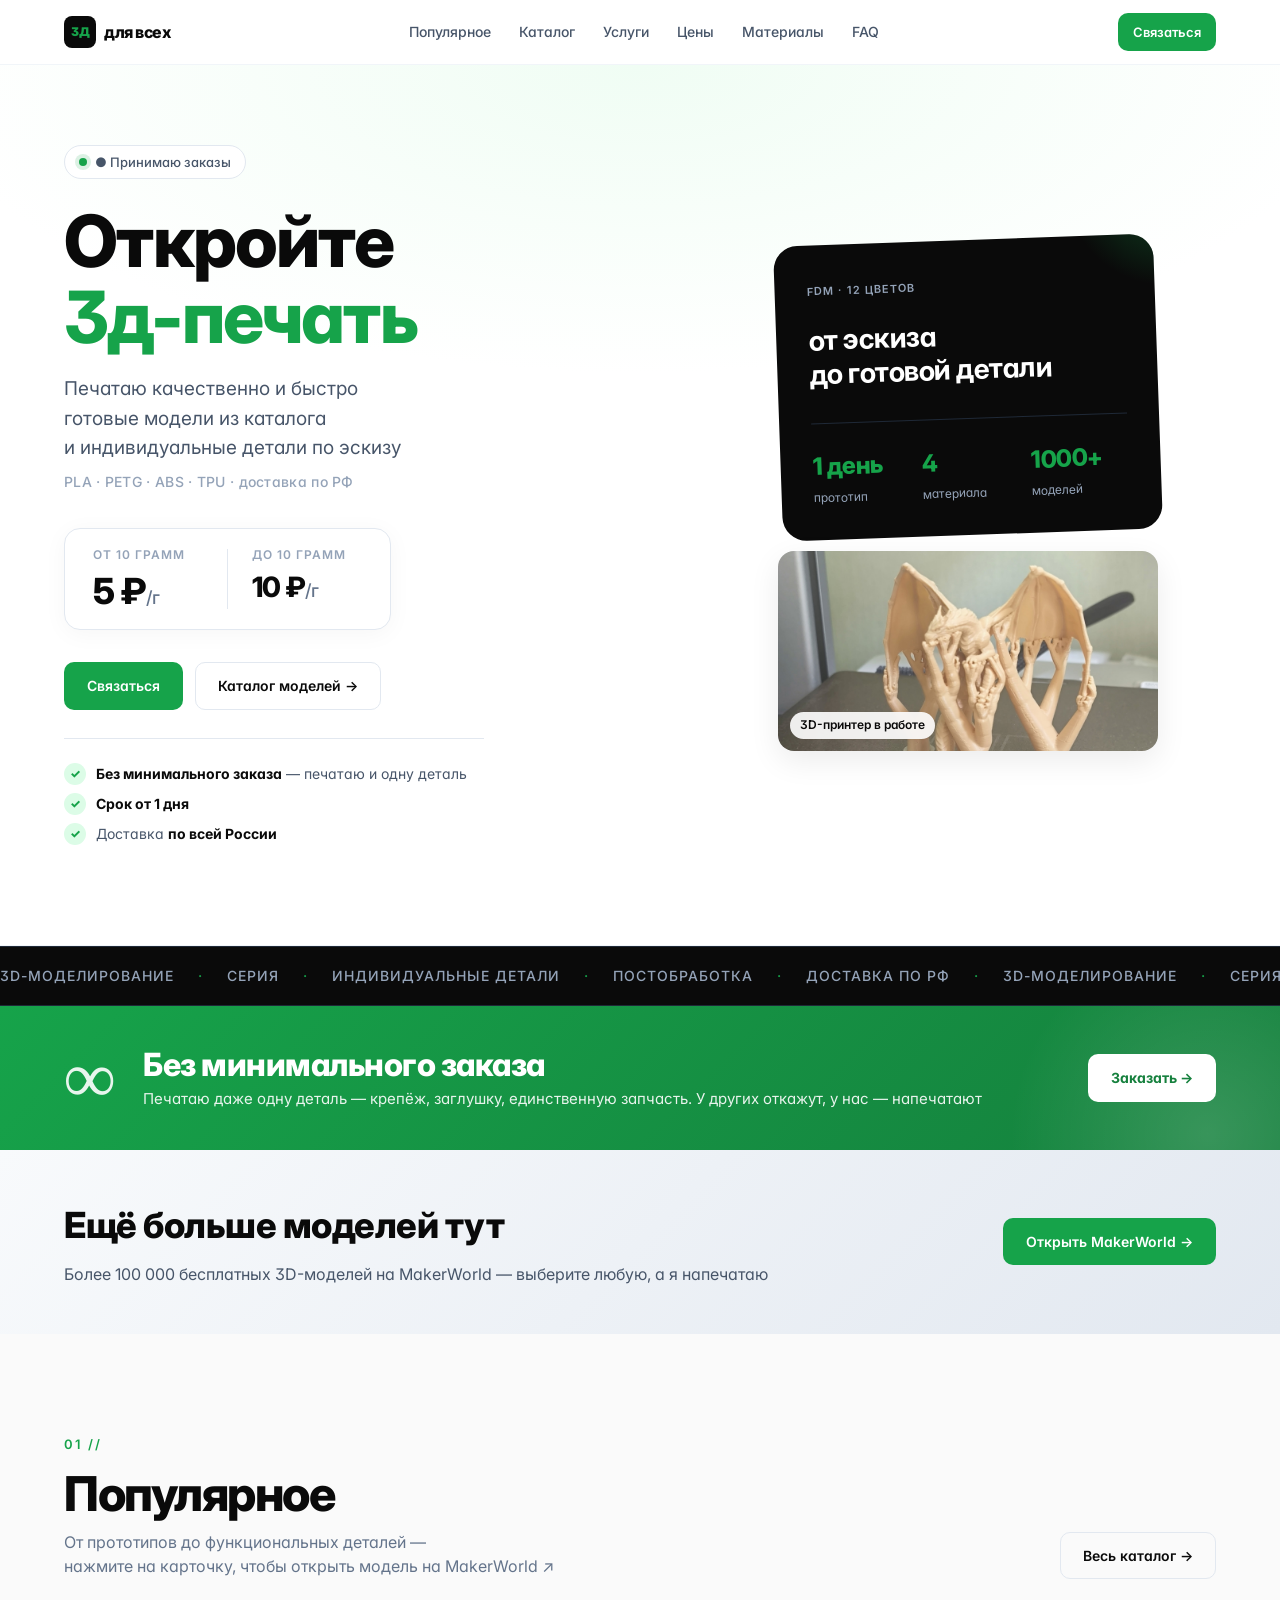
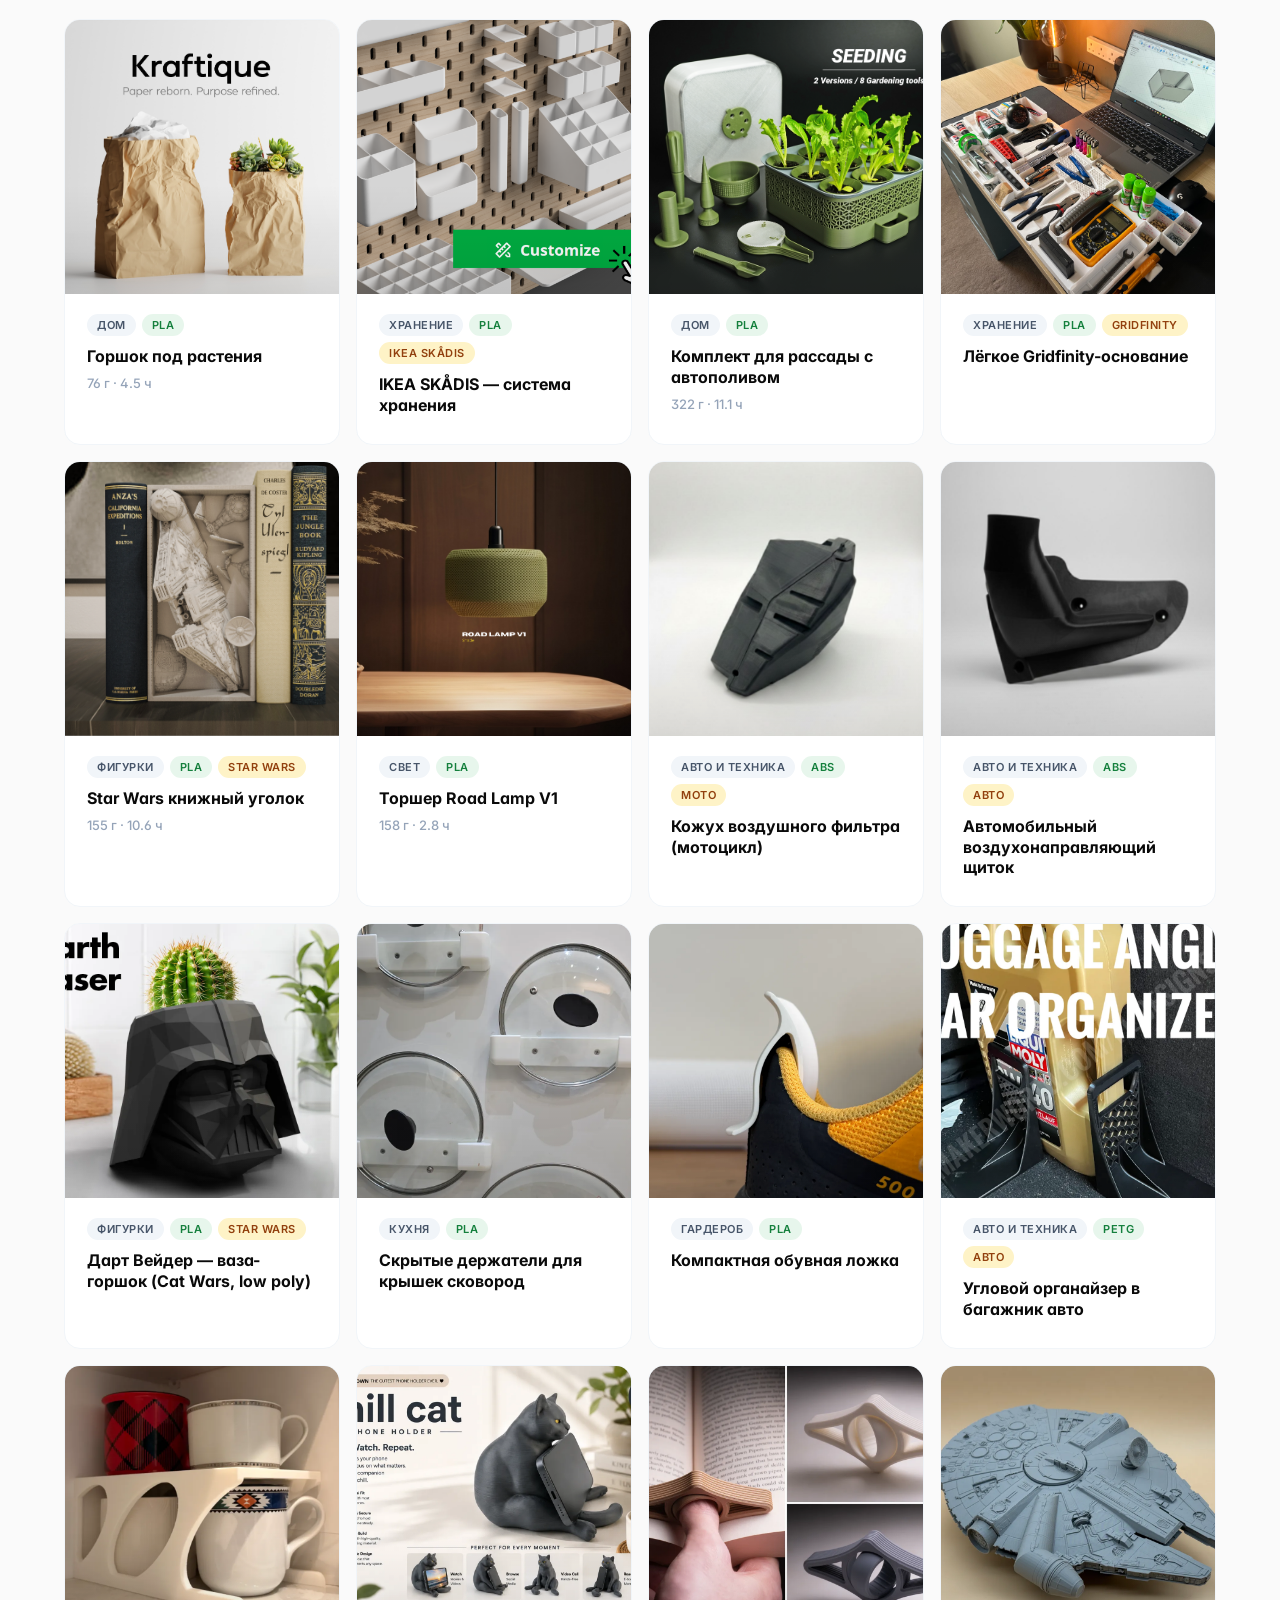
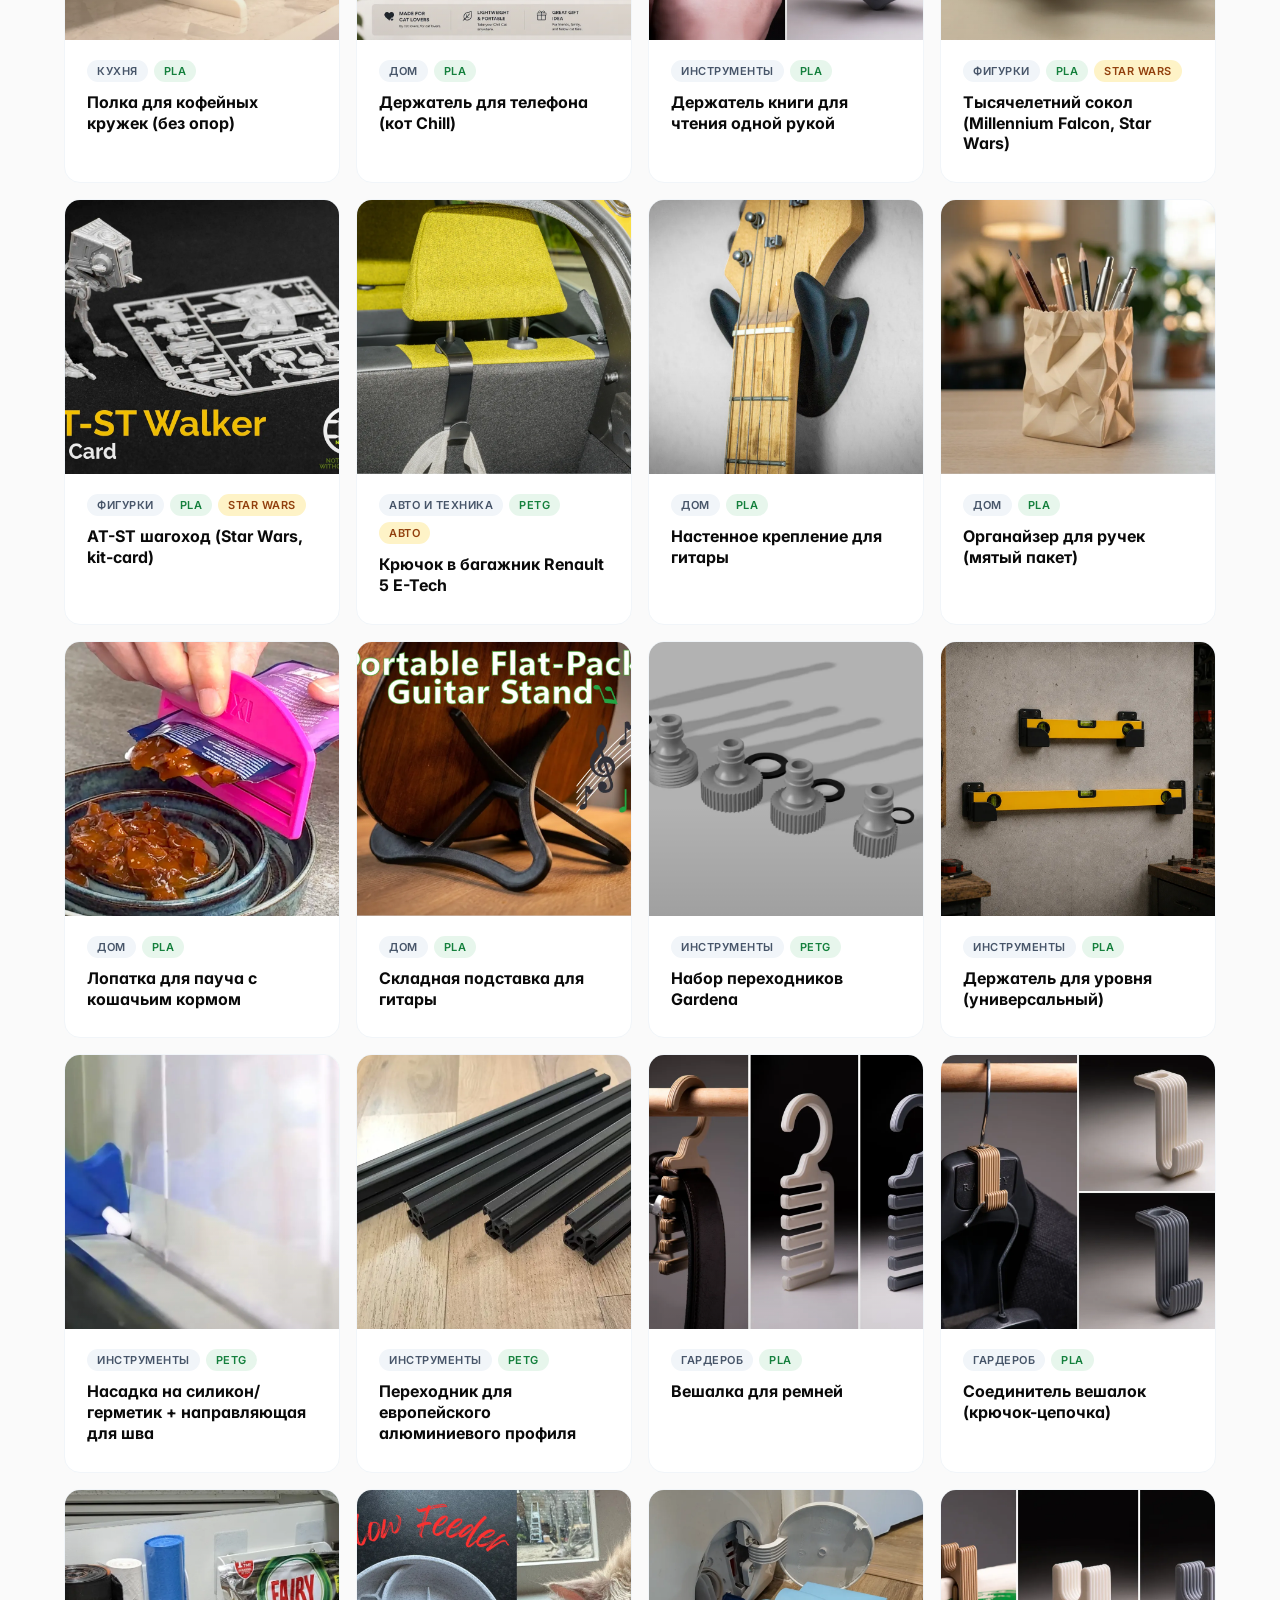
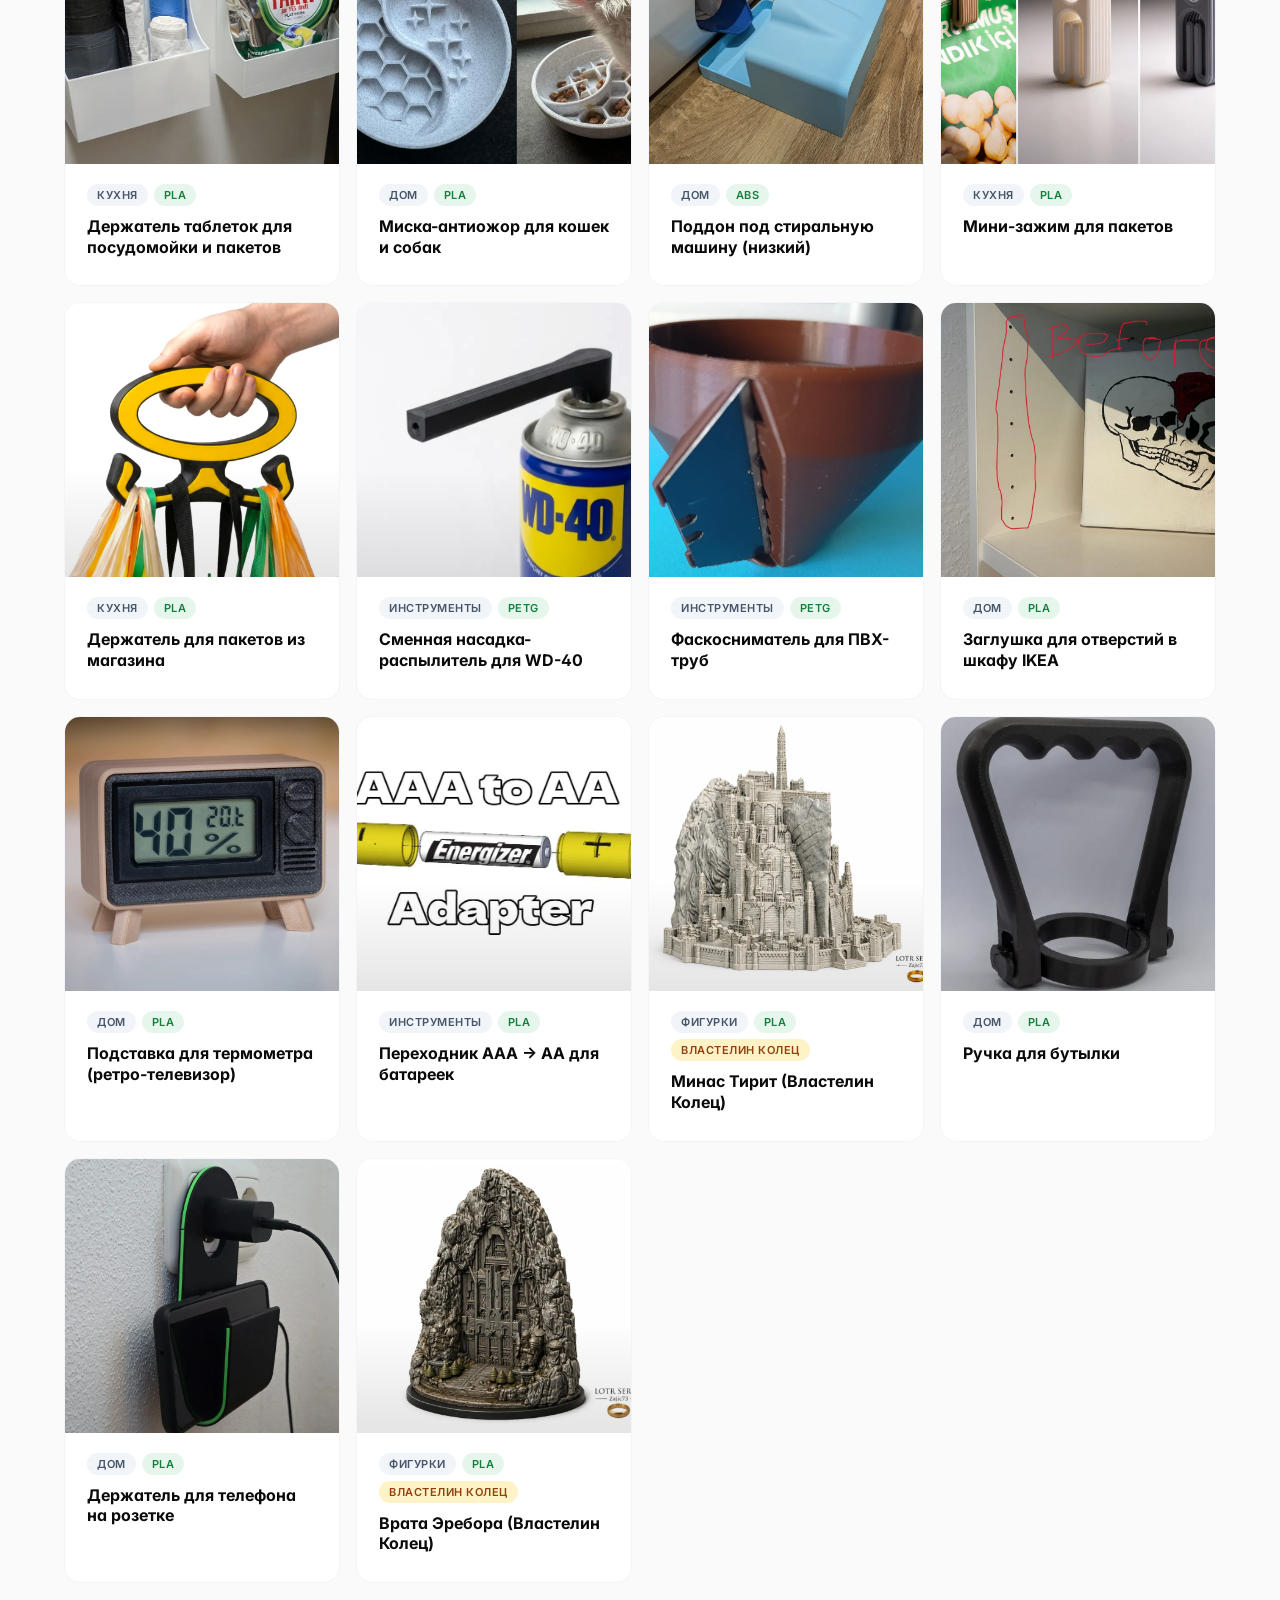
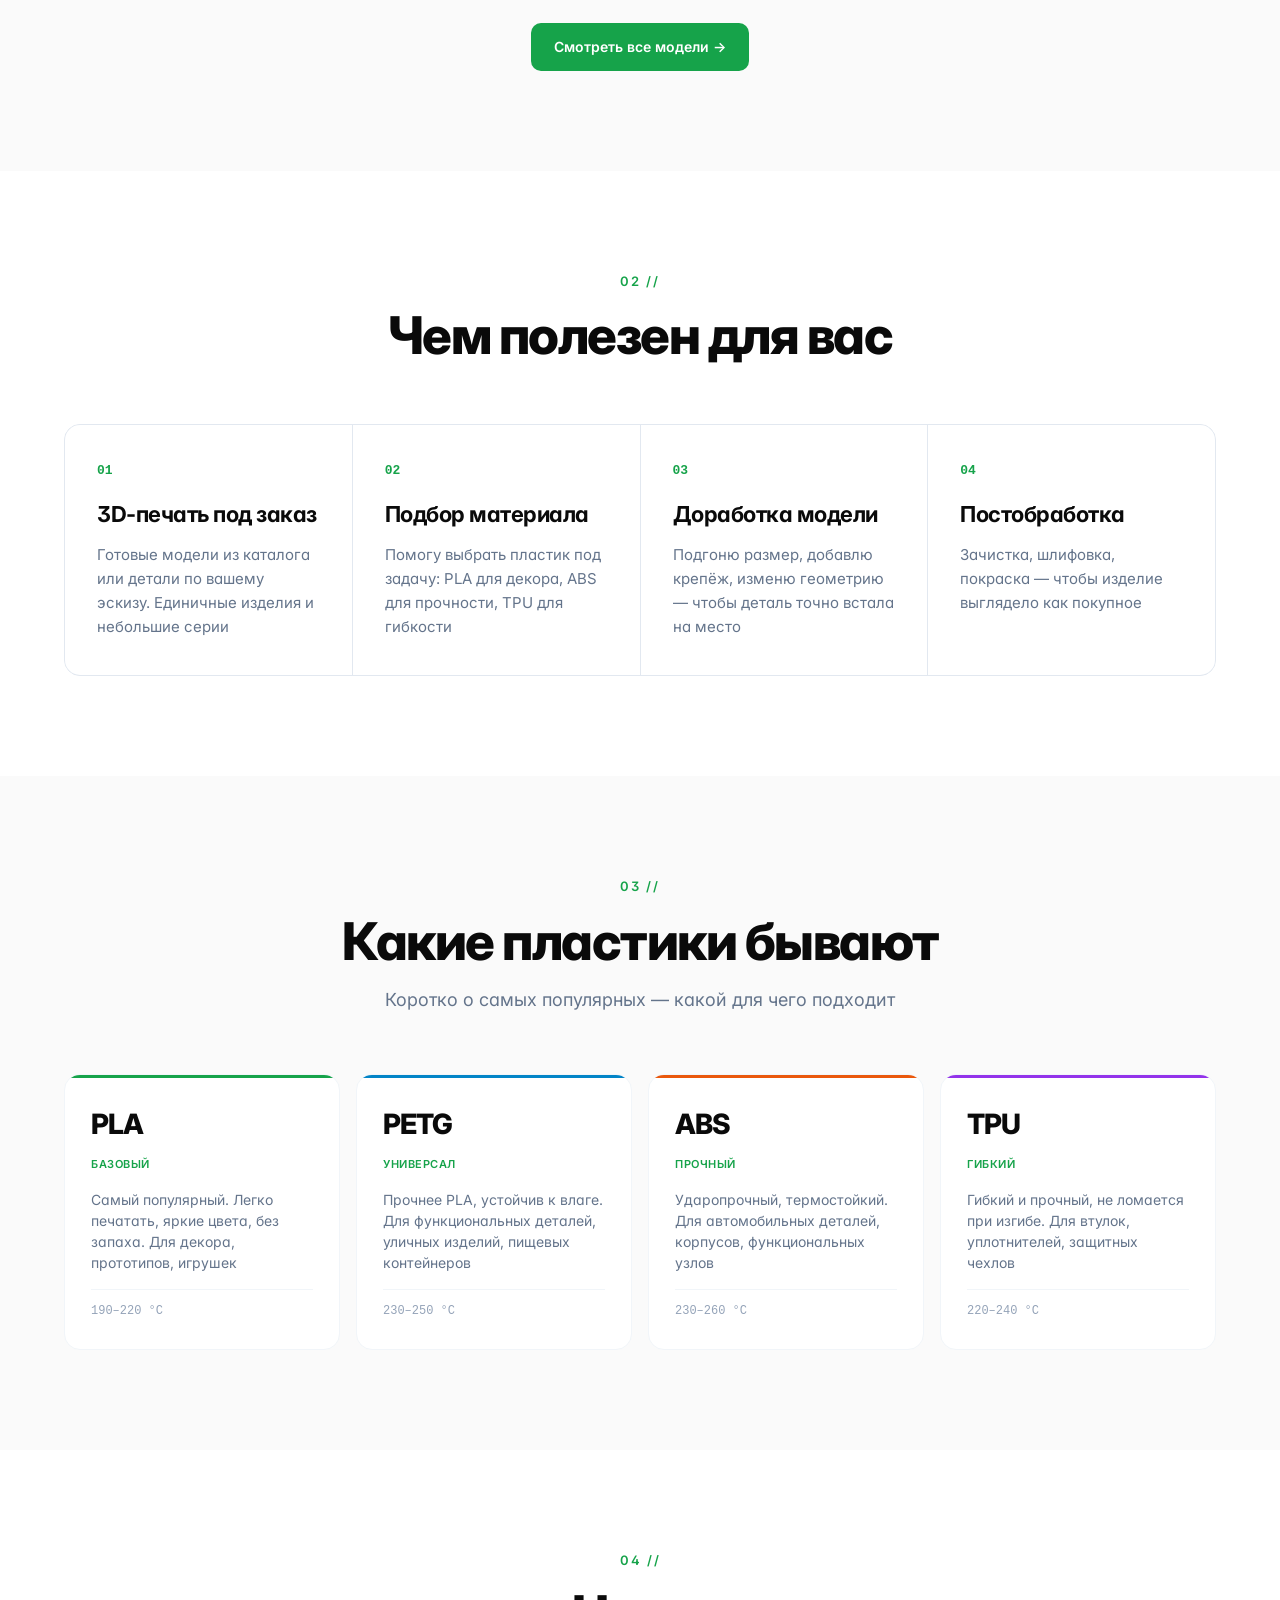
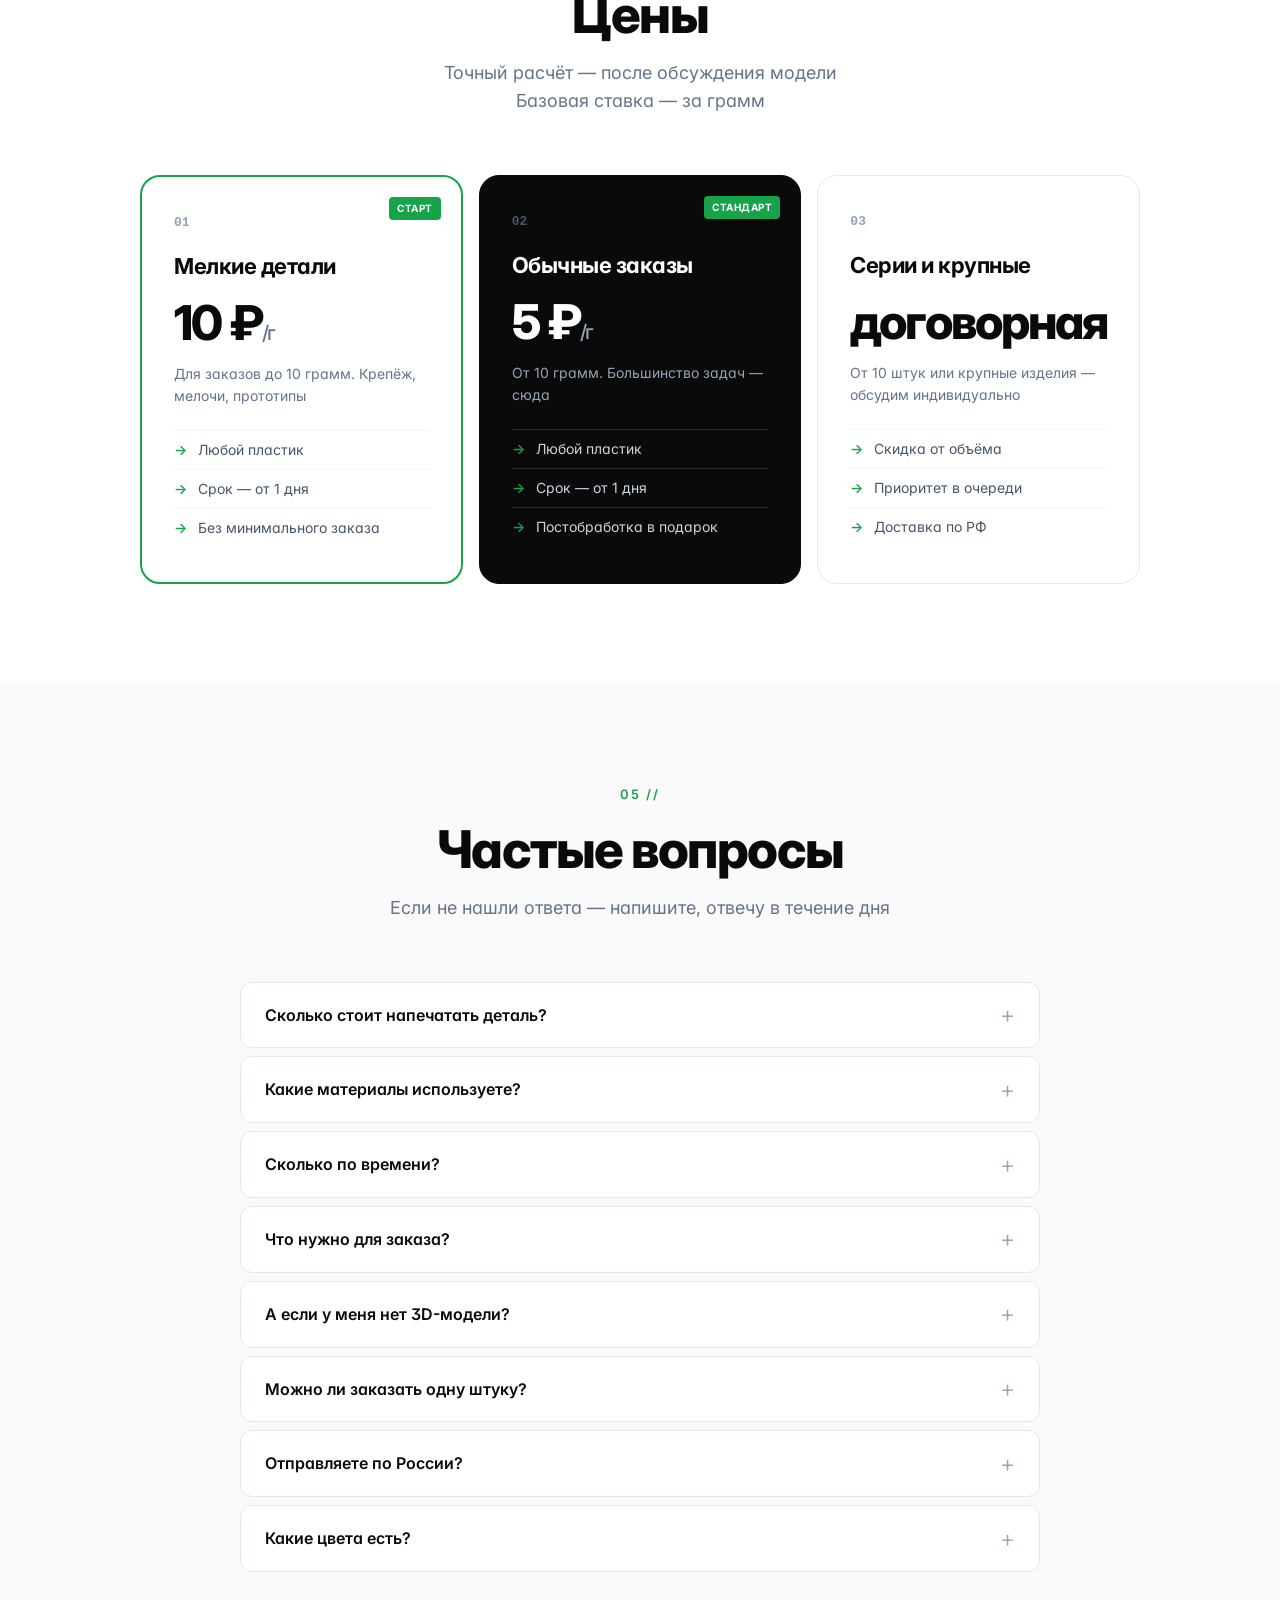
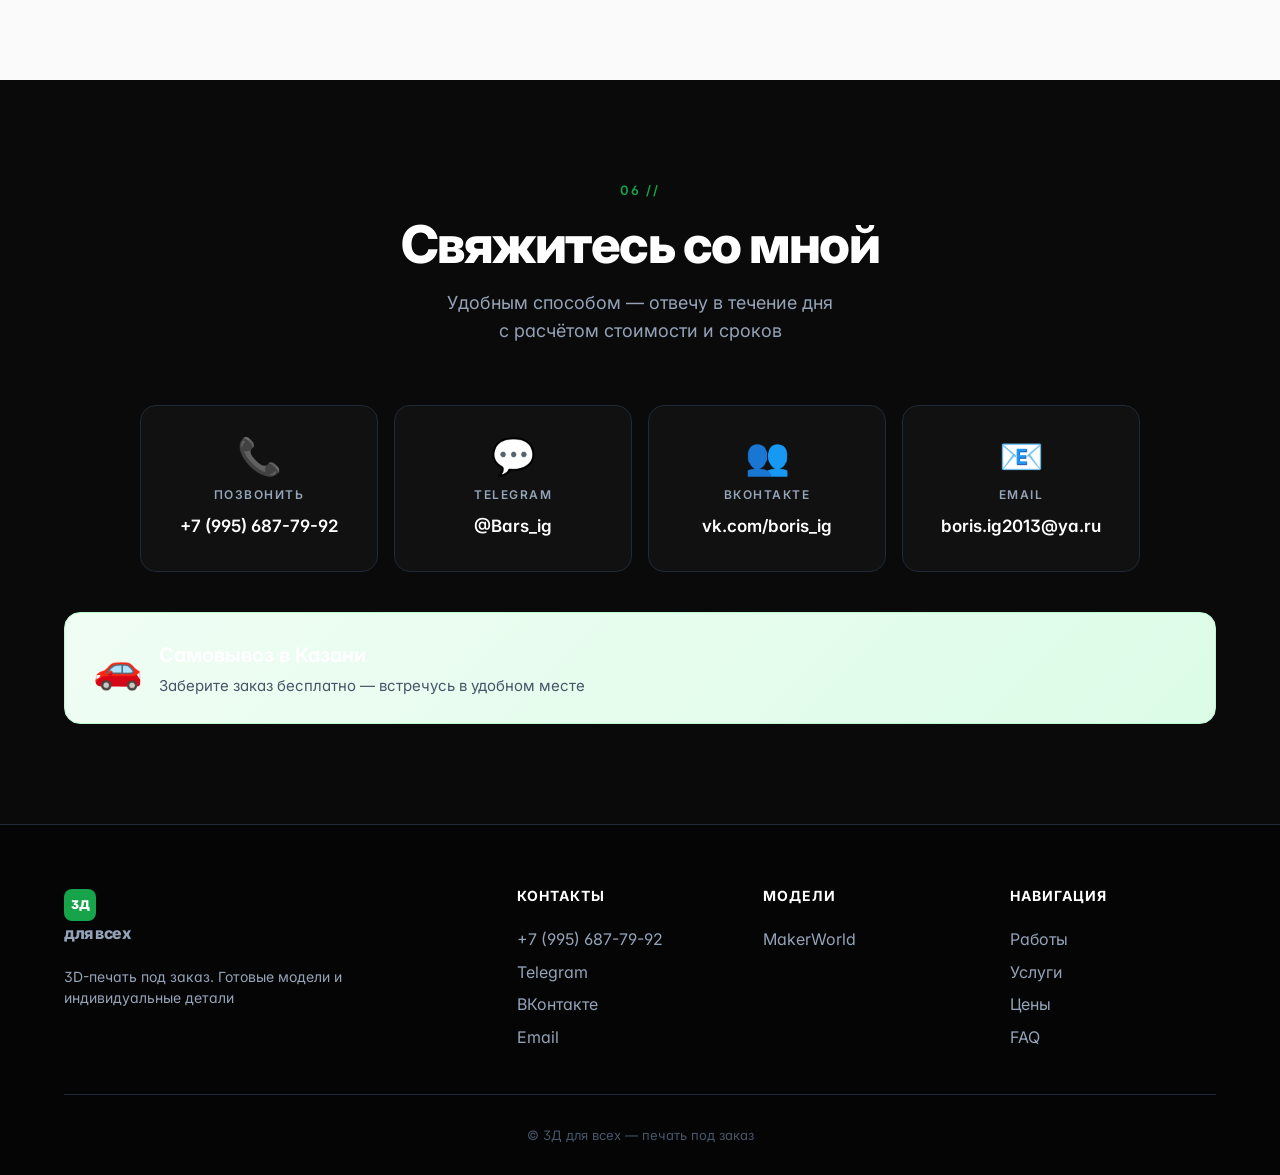
==== commit 577ef1da: "Добавлен счётчик Яндекс.Метрики" ====
--- a/index.html
+++ b/index.html
@@ -1,6 +1,18 @@
 <!DOCTYPE html>
 <html lang="ru">
 <head>
+  <!-- Yandex.Metrika counter -->
+  <script type="text/javascript">
+      (function(m,e,t,r,i,k,a){
+          m[i]=m[i]||function(){(m[i].a=m[i].a||[]).push(arguments)};
+          m[i].l=1*new Date();
+          for (var j = 0; j < document.scripts.length; j++) {if (document.scripts[j].src === r) { return; }}
+          k=e.createElement(t),a=e.getElementsByTagName(t)[0],k.async=1,k.src=r,a.parentNode.insertBefore(k,a)
+      })(window, document,'script','https://mc.yandex.ru/metrika/tag.js?id=109713392', 'ym');
+      ym(109713392, 'init', {ssr:true, webvisor:true, clickmap:true, ecommerce:"dataLayer", referrer: document.referrer, url: location.href, accurateTrackBounce:true, trackLinks:true});
+  </script>
+  <noscript><div><img src="https://mc.yandex.ru/watch/109713392" style="position:absolute; left:-9999px;" alt="" /></div></noscript>
+  <!-- /Yandex.Metrika counter -->
   <meta charset="UTF-8">
   <meta name="viewport" content="width=device-width, initial-scale=1.0">
   <title>3D печать под заказ в Казани — готовые модели и индивидуальные детали | 3Д для всех</title>
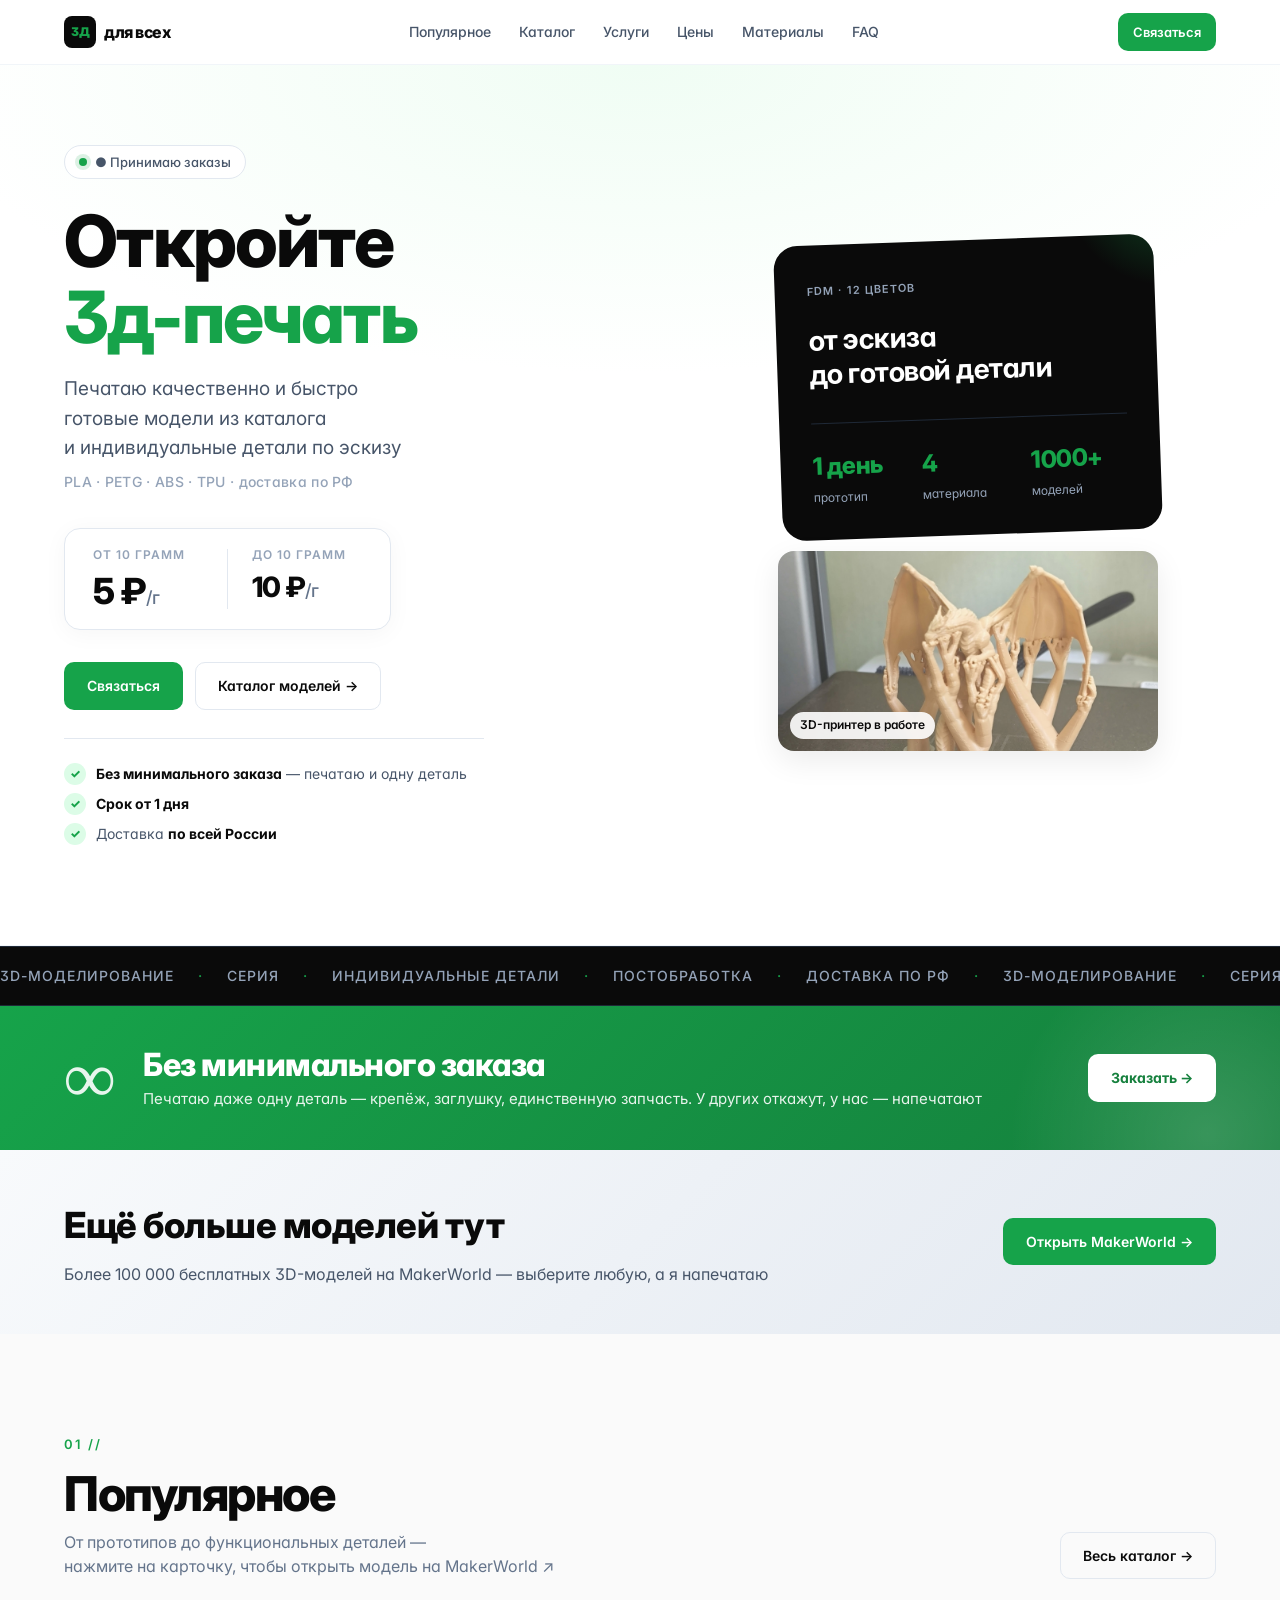
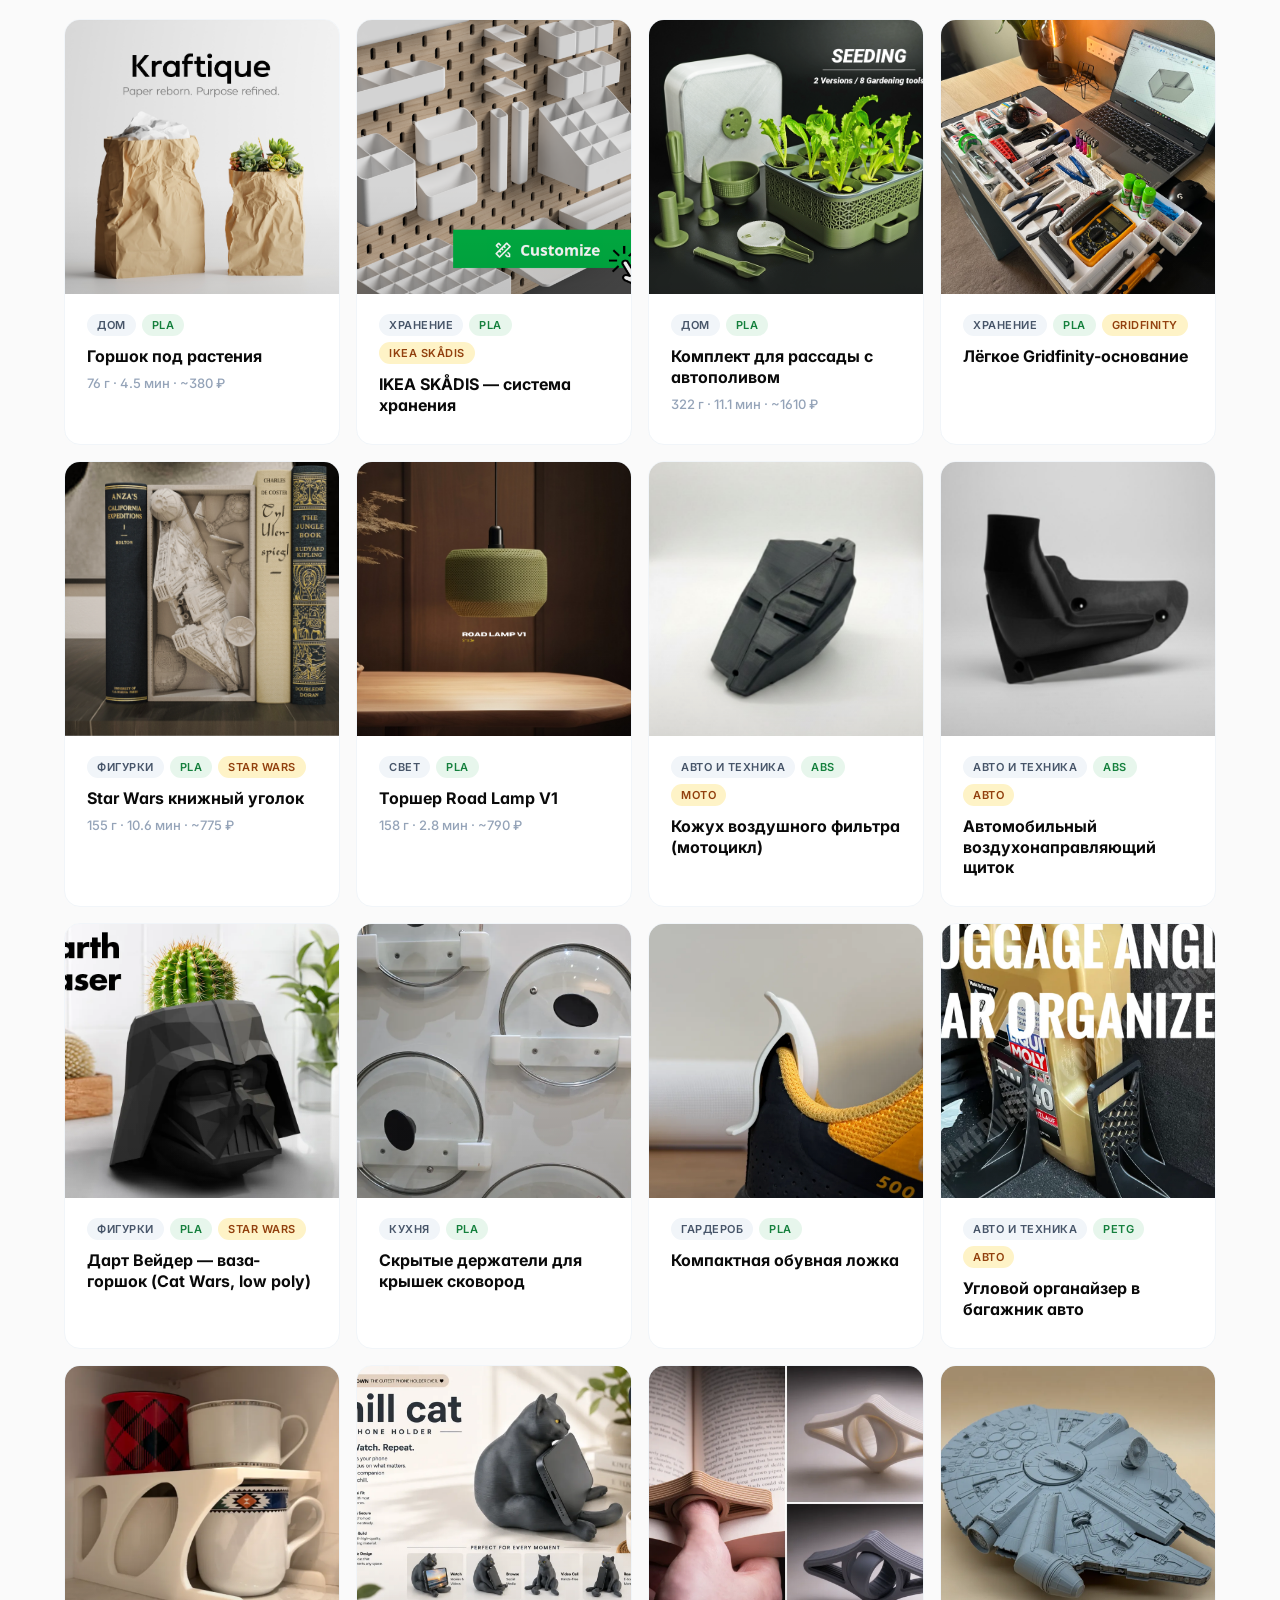
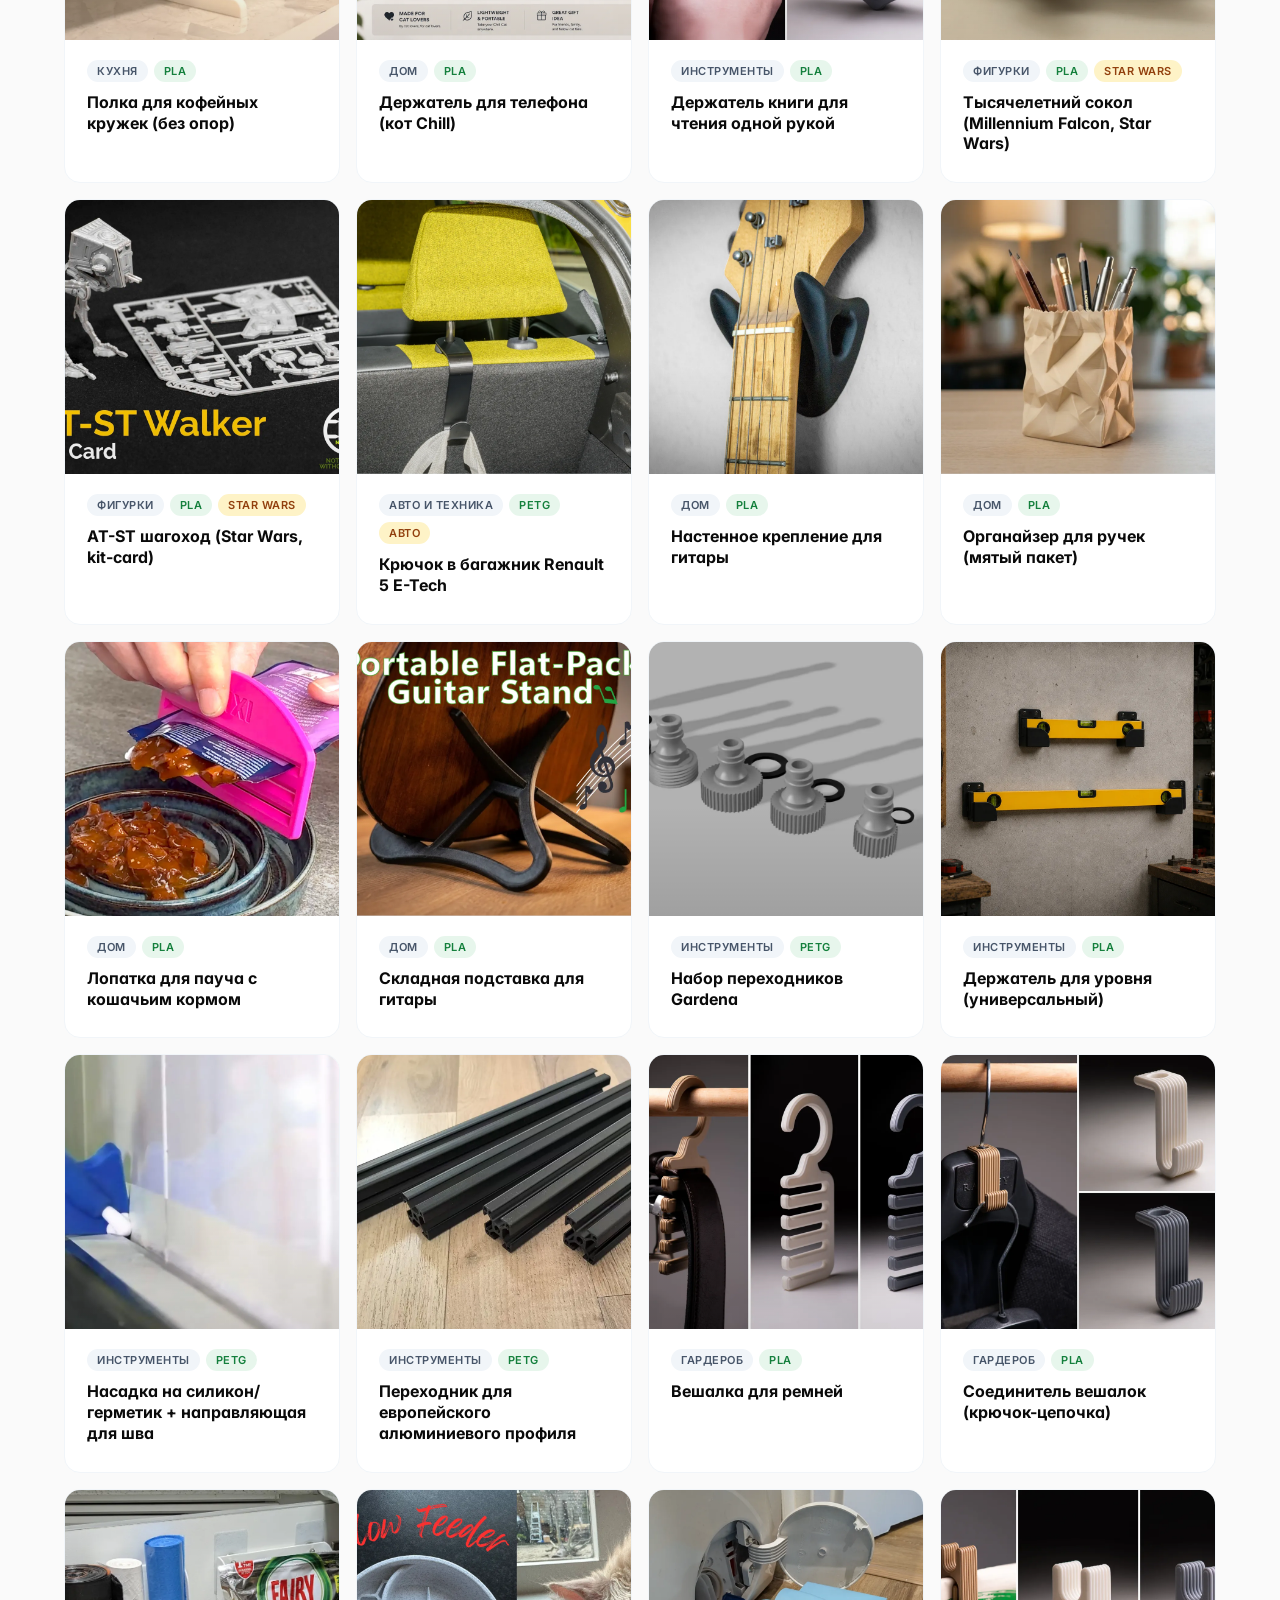
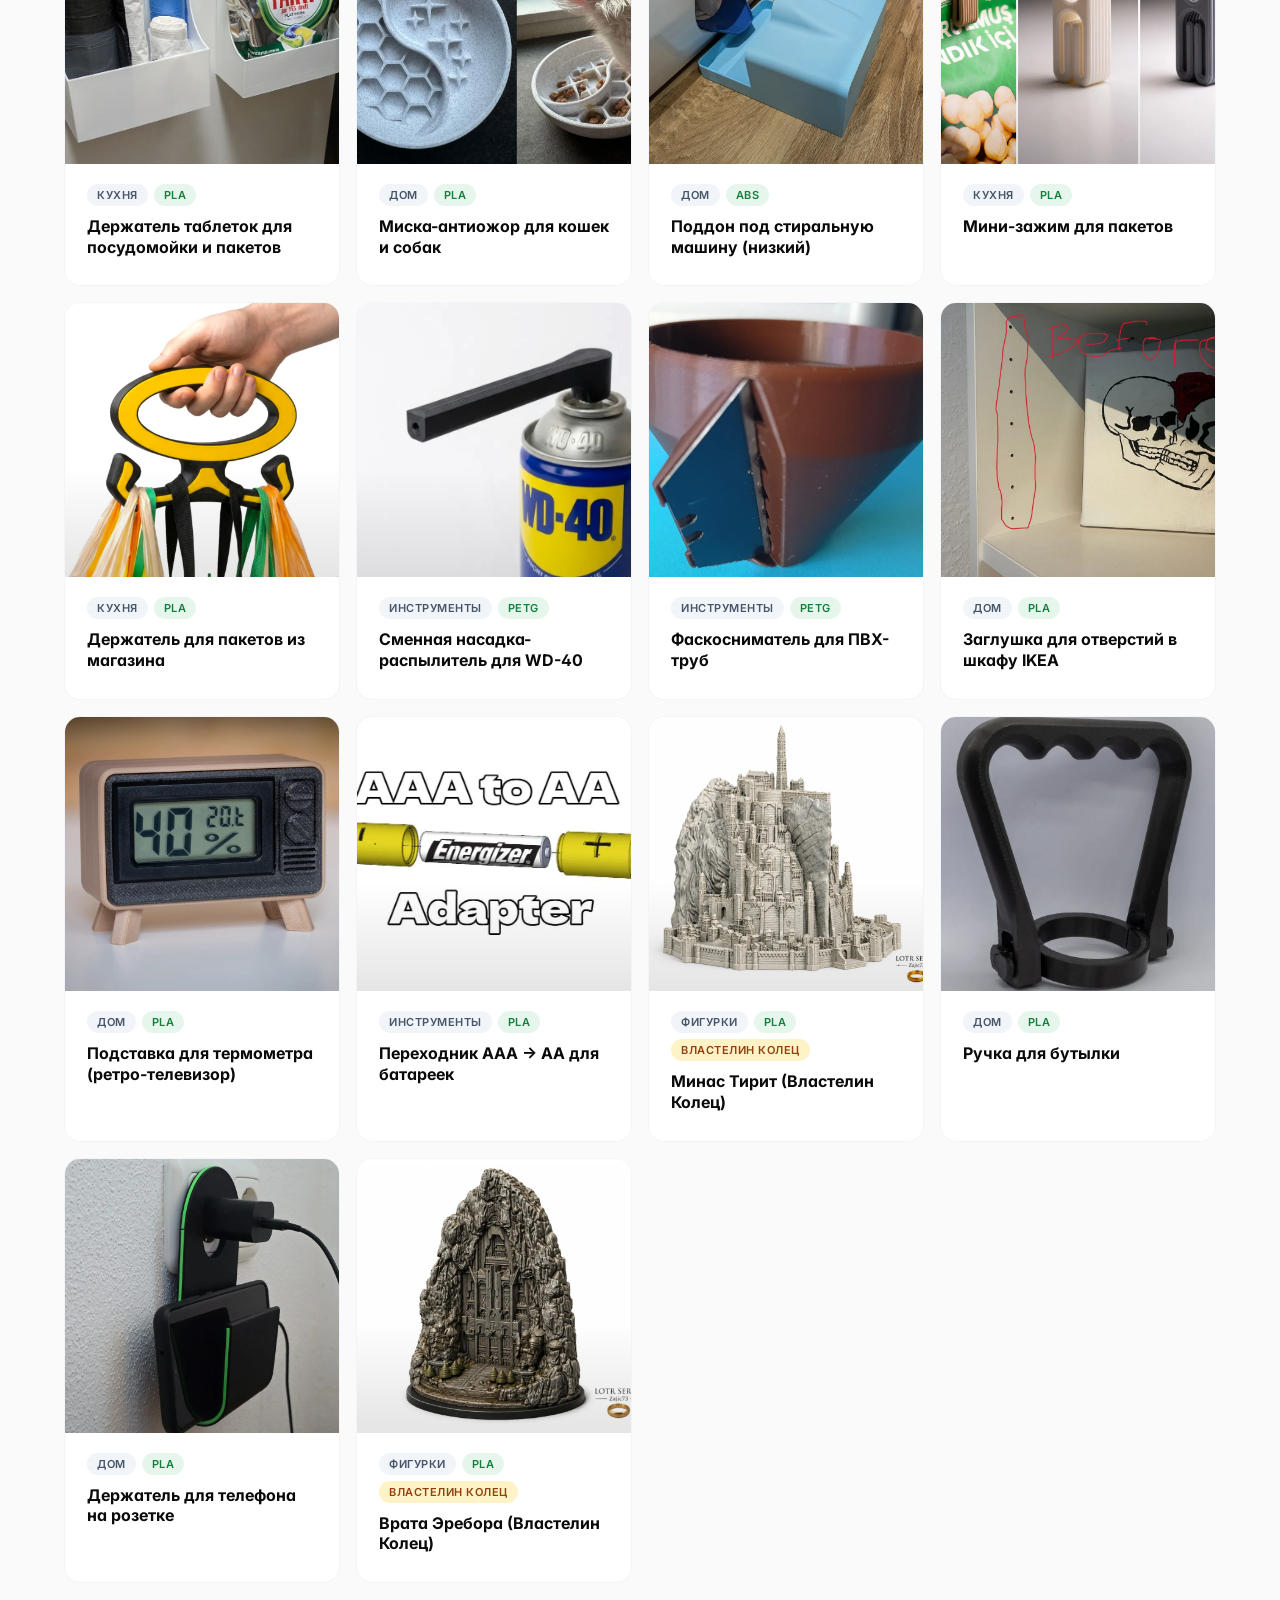
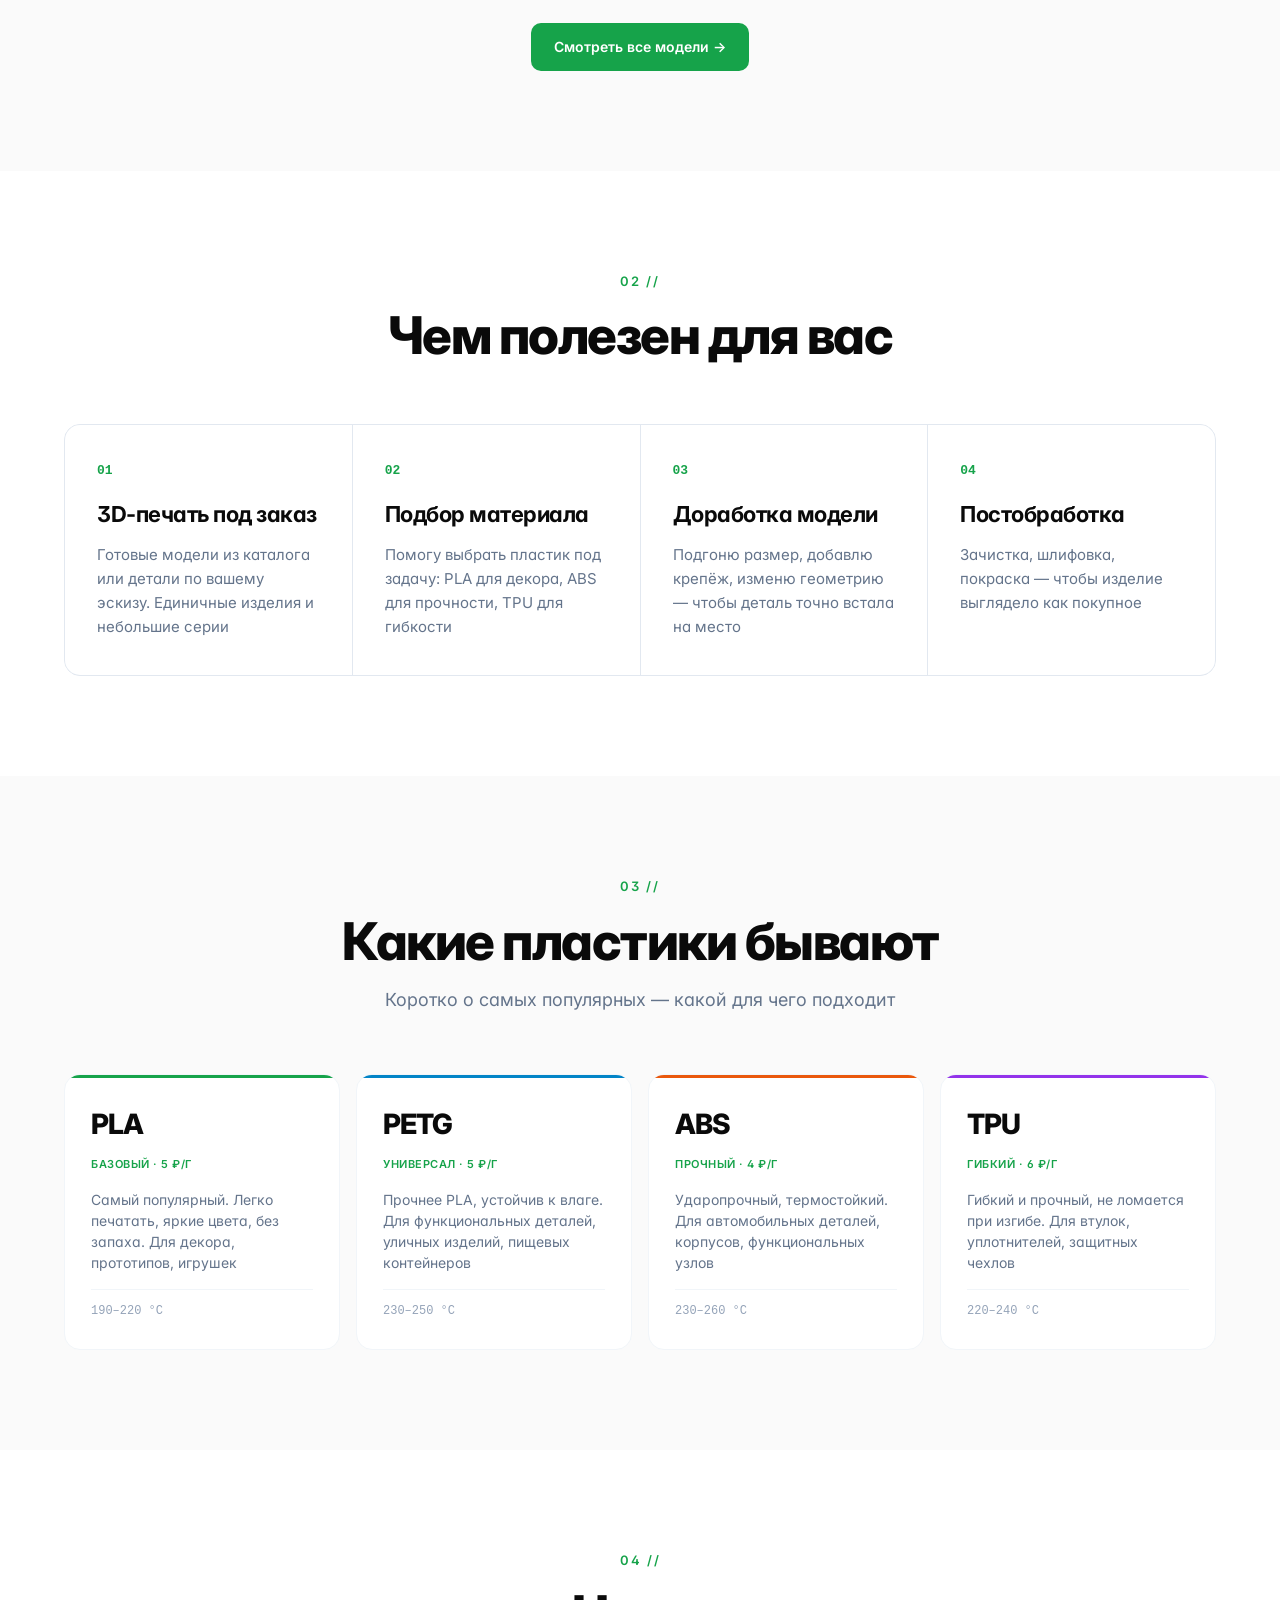
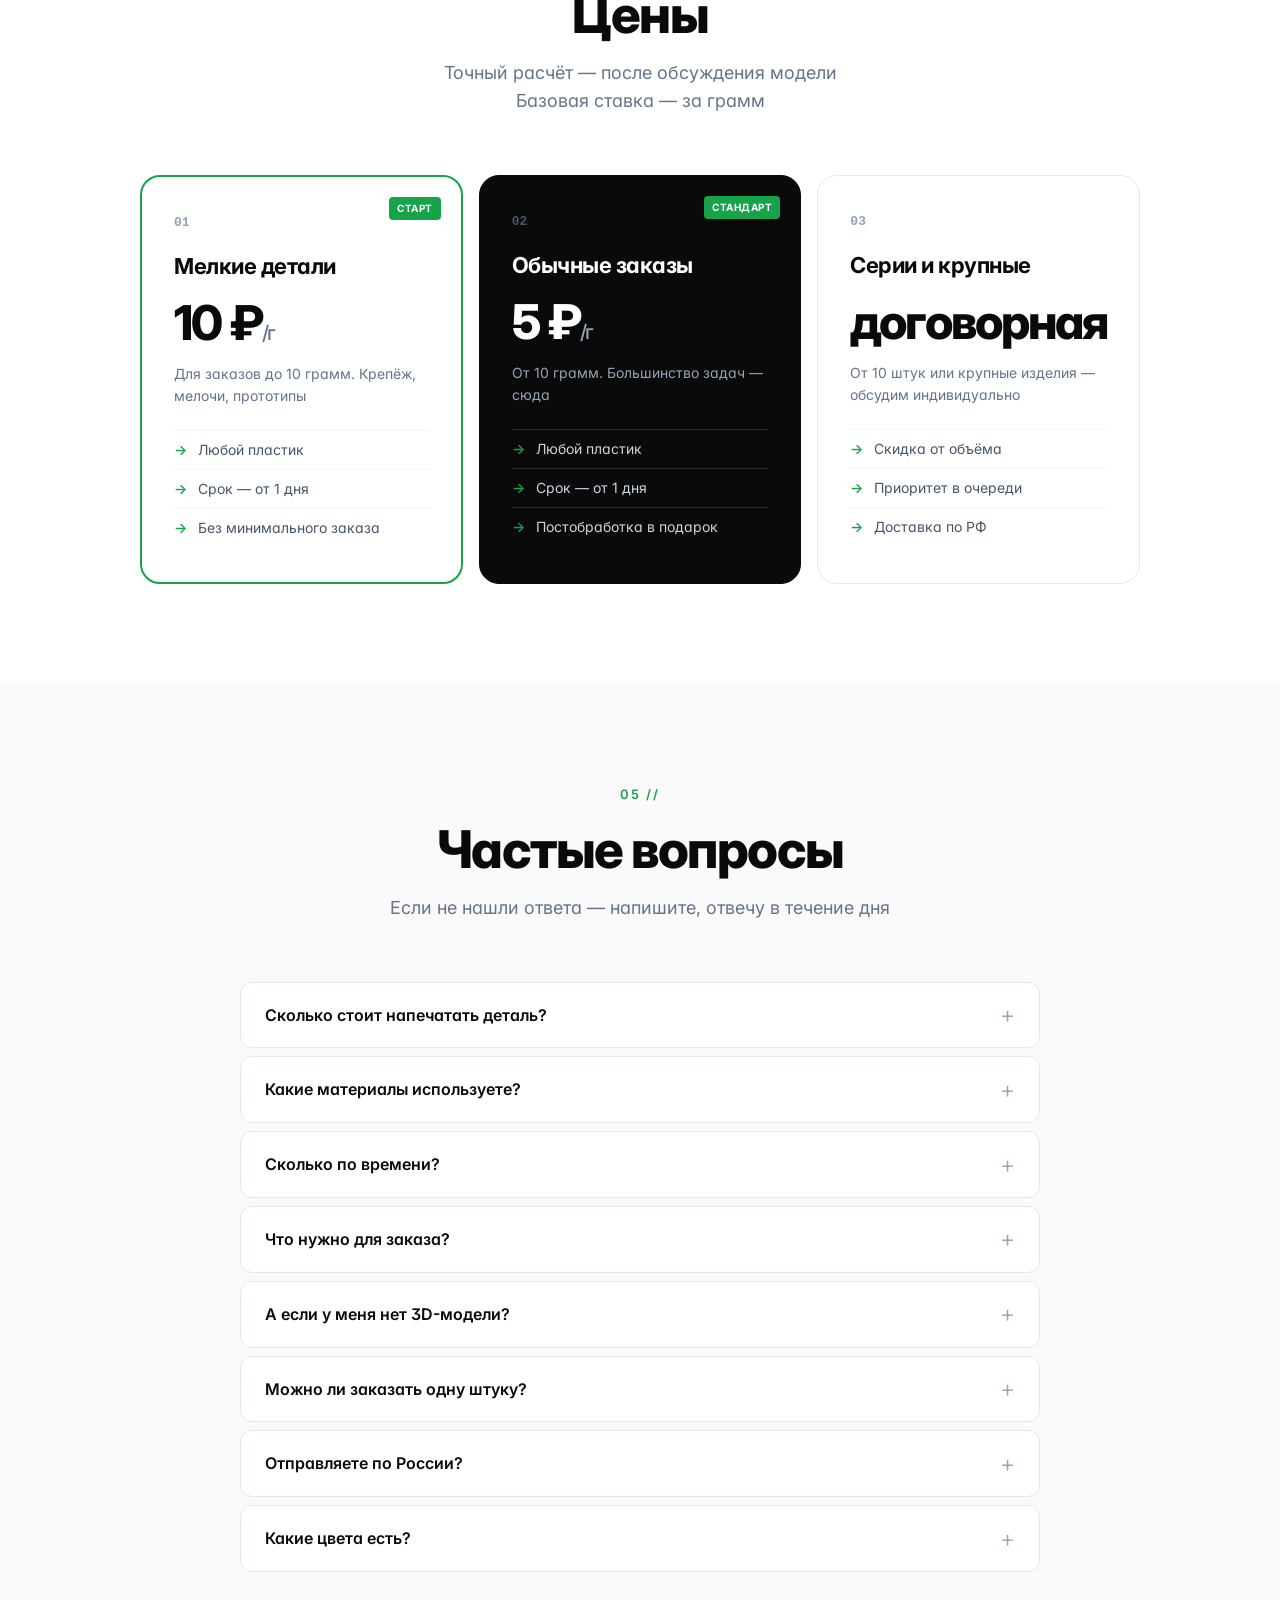
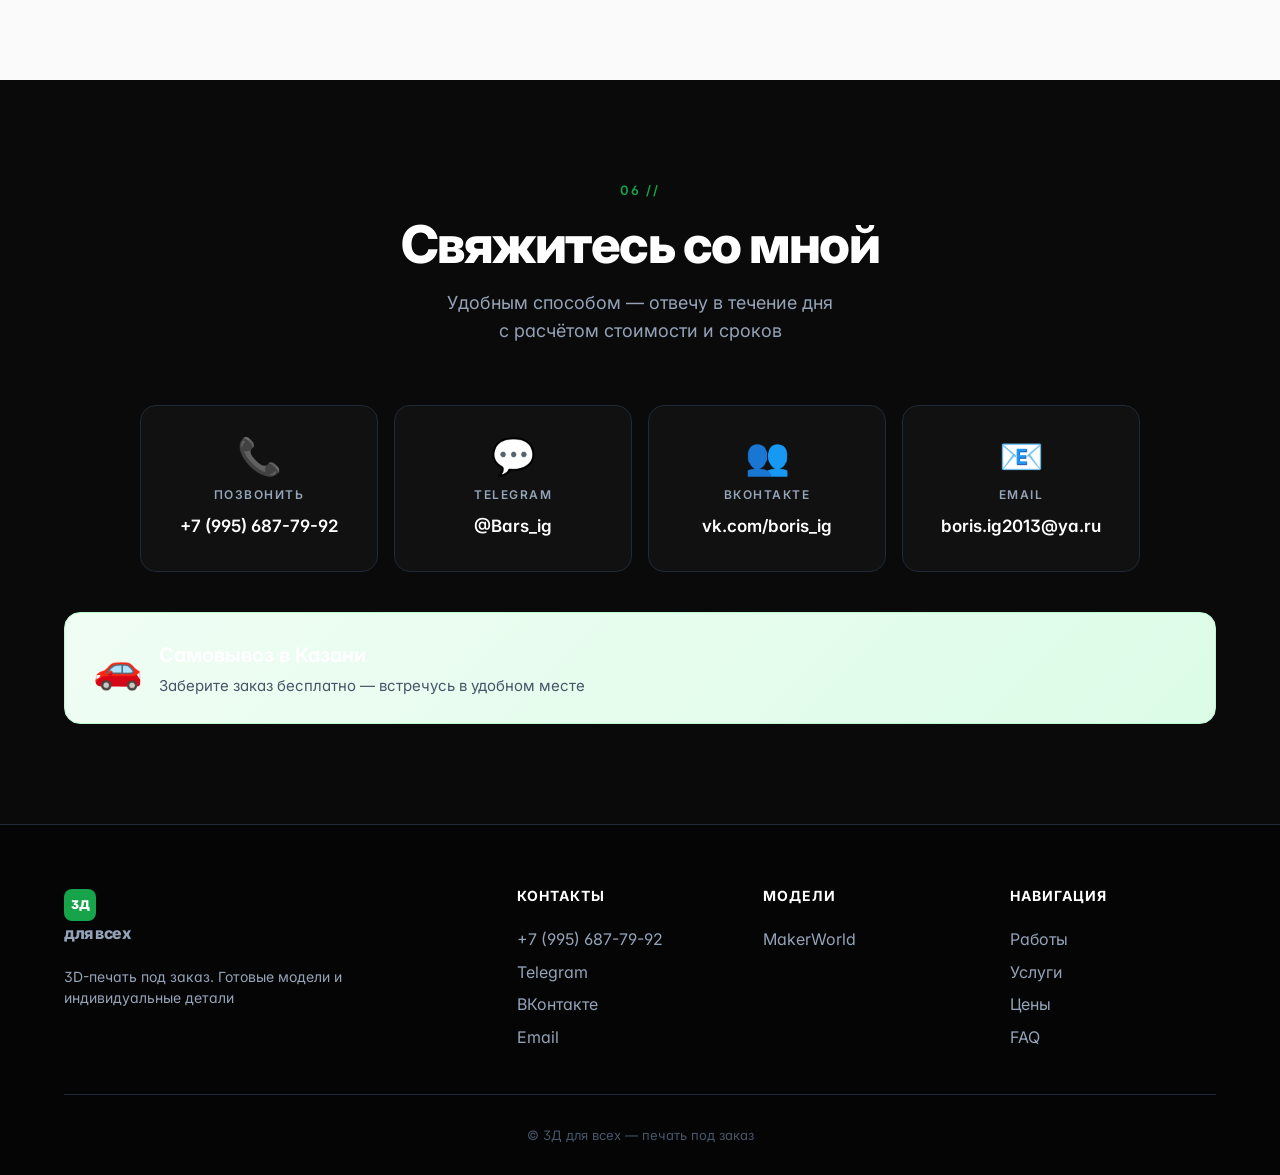
==== commit d720acaf: "Добавлена модель: Органайзер для пакетов со специями, 135 мм, без опор (из VK)" ====
--- a/index.html
+++ b/index.html
@@ -254,28 +254,28 @@
           <p>Коротко о самых популярных — какой для чего подходит</p>
         </div>
 
-        <div class="materials-grid">
-          <div class="material mat-pla">
+        <div class="materials-grid" id="materials-grid">
+          <div class="material mat-pla" data-material="PLA" data-price="5">
             <div class="mat-name">PLA</div>
-            <div class="mat-tag">Базовый</div>
+            <div class="mat-tag">Базовый · 5 ₽/г</div>
             <p>Самый популярный. Легко печатать, яркие цвета, без запаха. Для декора, прототипов, игрушек</p>
             <div class="mat-temp">190–220 °C</div>
           </div>
-          <div class="material mat-petg">
+          <div class="material mat-petg" data-material="PETG" data-price="5">
             <div class="mat-name">PETG</div>
-            <div class="mat-tag">Универсал</div>
+            <div class="mat-tag">Универсал · 5 ₽/г</div>
             <p>Прочнее PLA, устойчив к влаге. Для функциональных деталей, уличных изделий, пищевых контейнеров</p>
             <div class="mat-temp">230–250 °C</div>
           </div>
-          <div class="material mat-abs">
+          <div class="material mat-abs" data-material="ABS" data-price="4">
             <div class="mat-name">ABS</div>
-            <div class="mat-tag">Прочный</div>
+            <div class="mat-tag">Прочный · 4 ₽/г</div>
             <p>Ударопрочный, термостойкий. Для автомобильных деталей, корпусов, функциональных узлов</p>
             <div class="mat-temp">230–260 °C</div>
           </div>
-          <div class="material mat-tpu">
+          <div class="material mat-tpu" data-material="TPU" data-price="6">
             <div class="mat-name">TPU</div>
-            <div class="mat-tag">Гибкий</div>
+            <div class="mat-tag">Гибкий · 6 ₽/г</div>
             <p>Гибкий и прочный, не ломается при изгибе. Для втулок, уплотнителей, защитных чехлов</p>
             <div class="mat-temp">220–240 °C</div>
           </div>
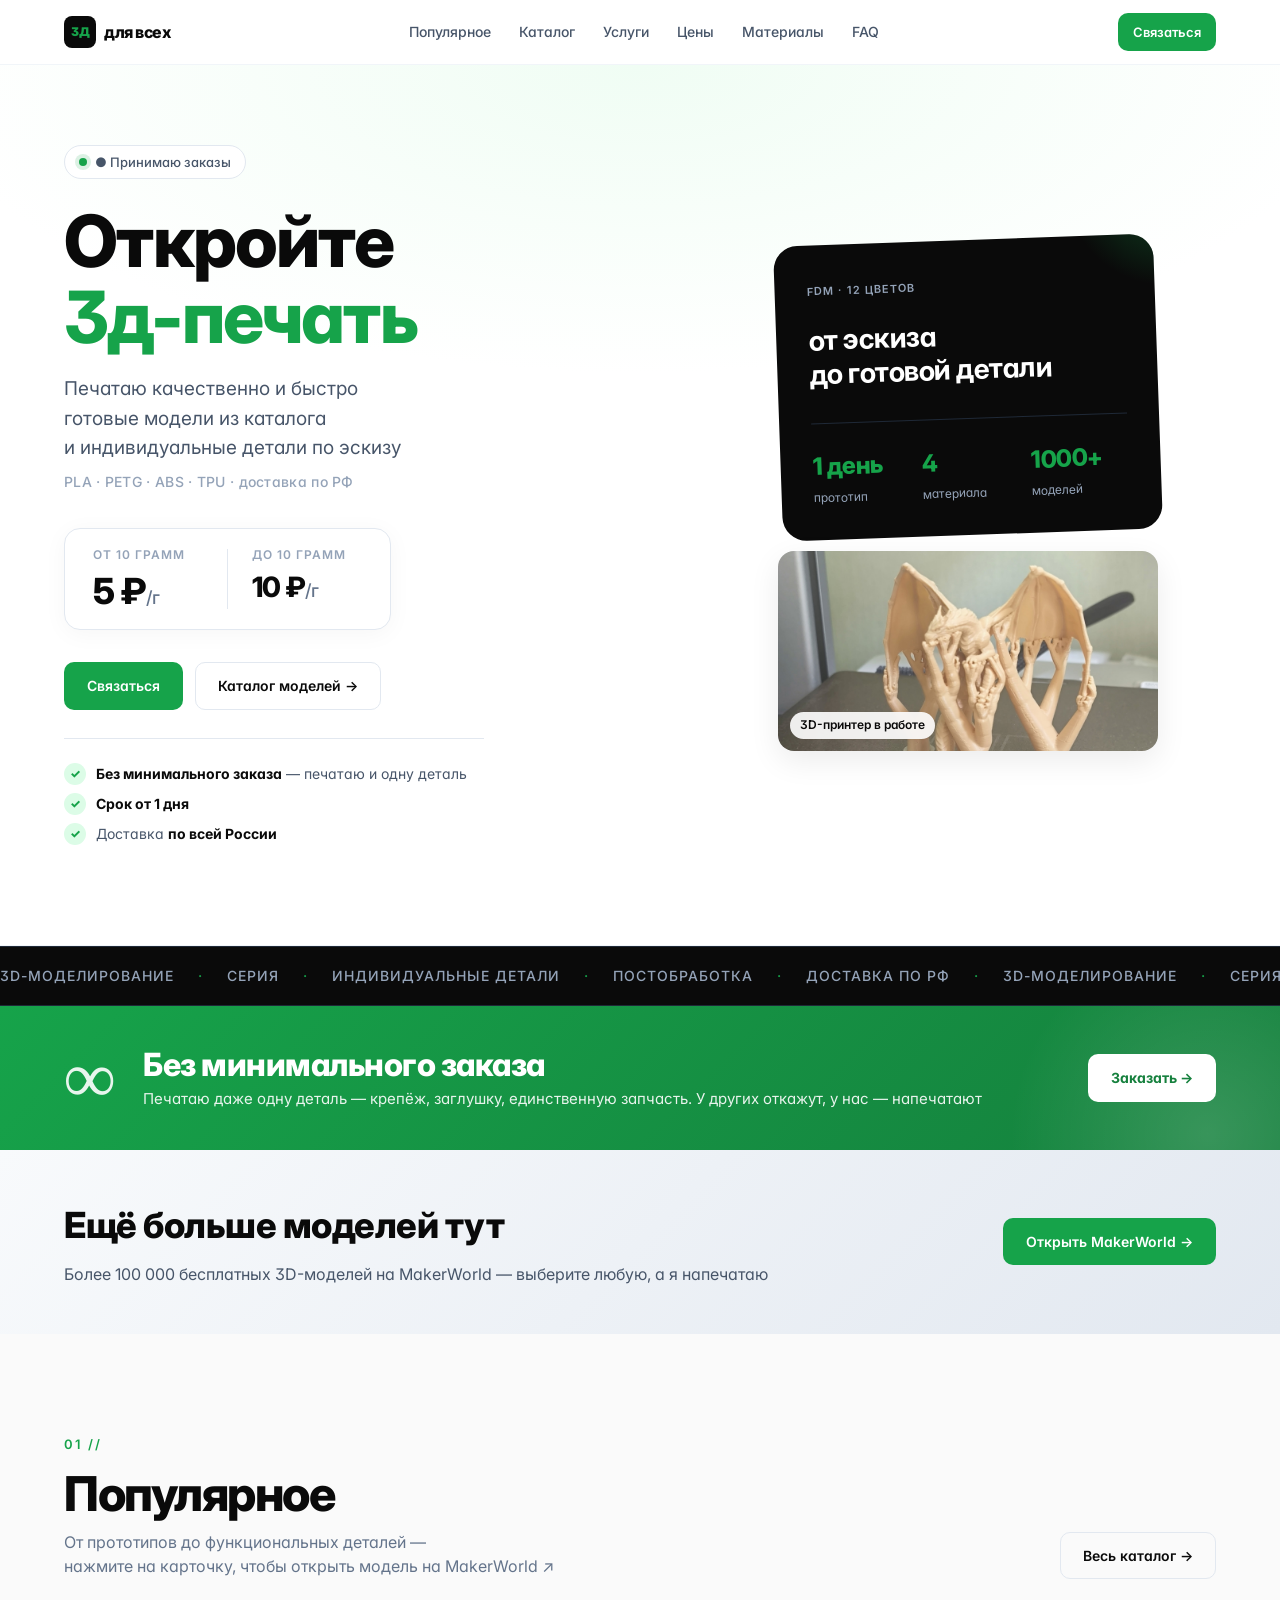
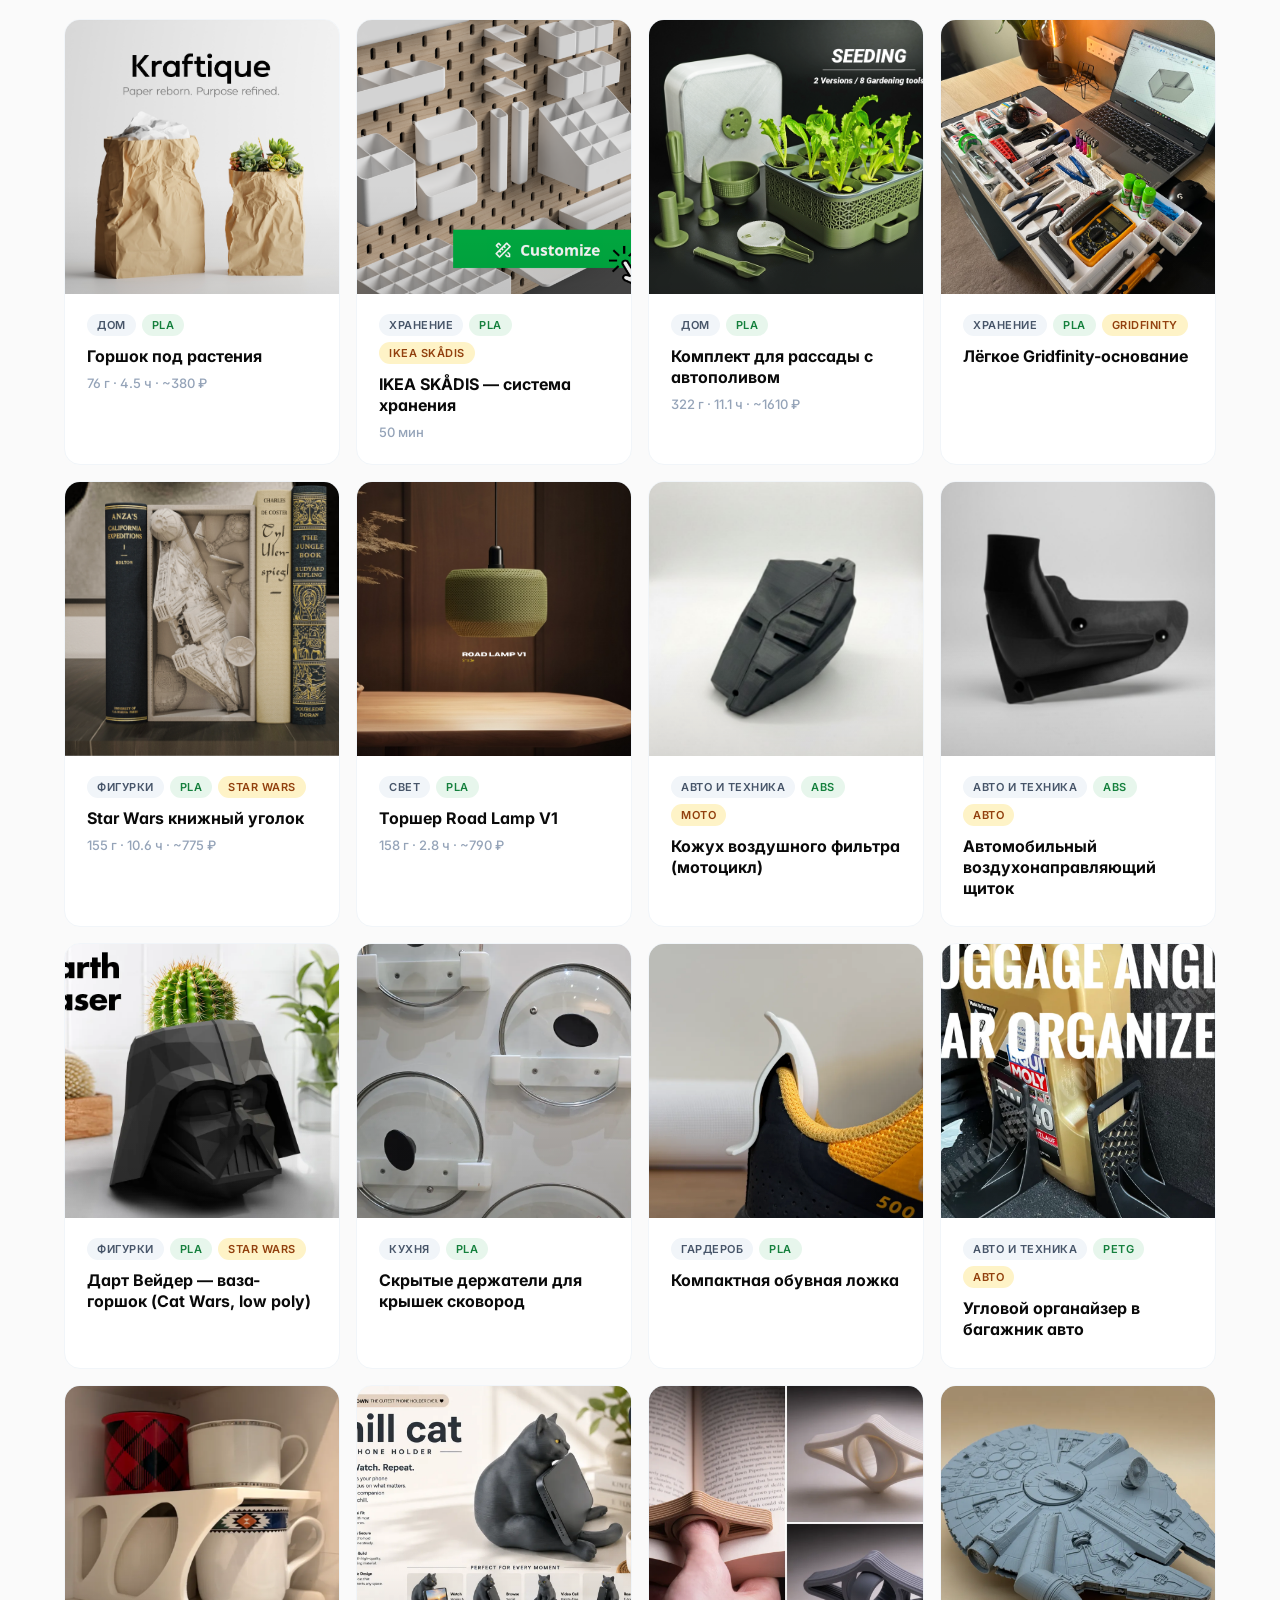
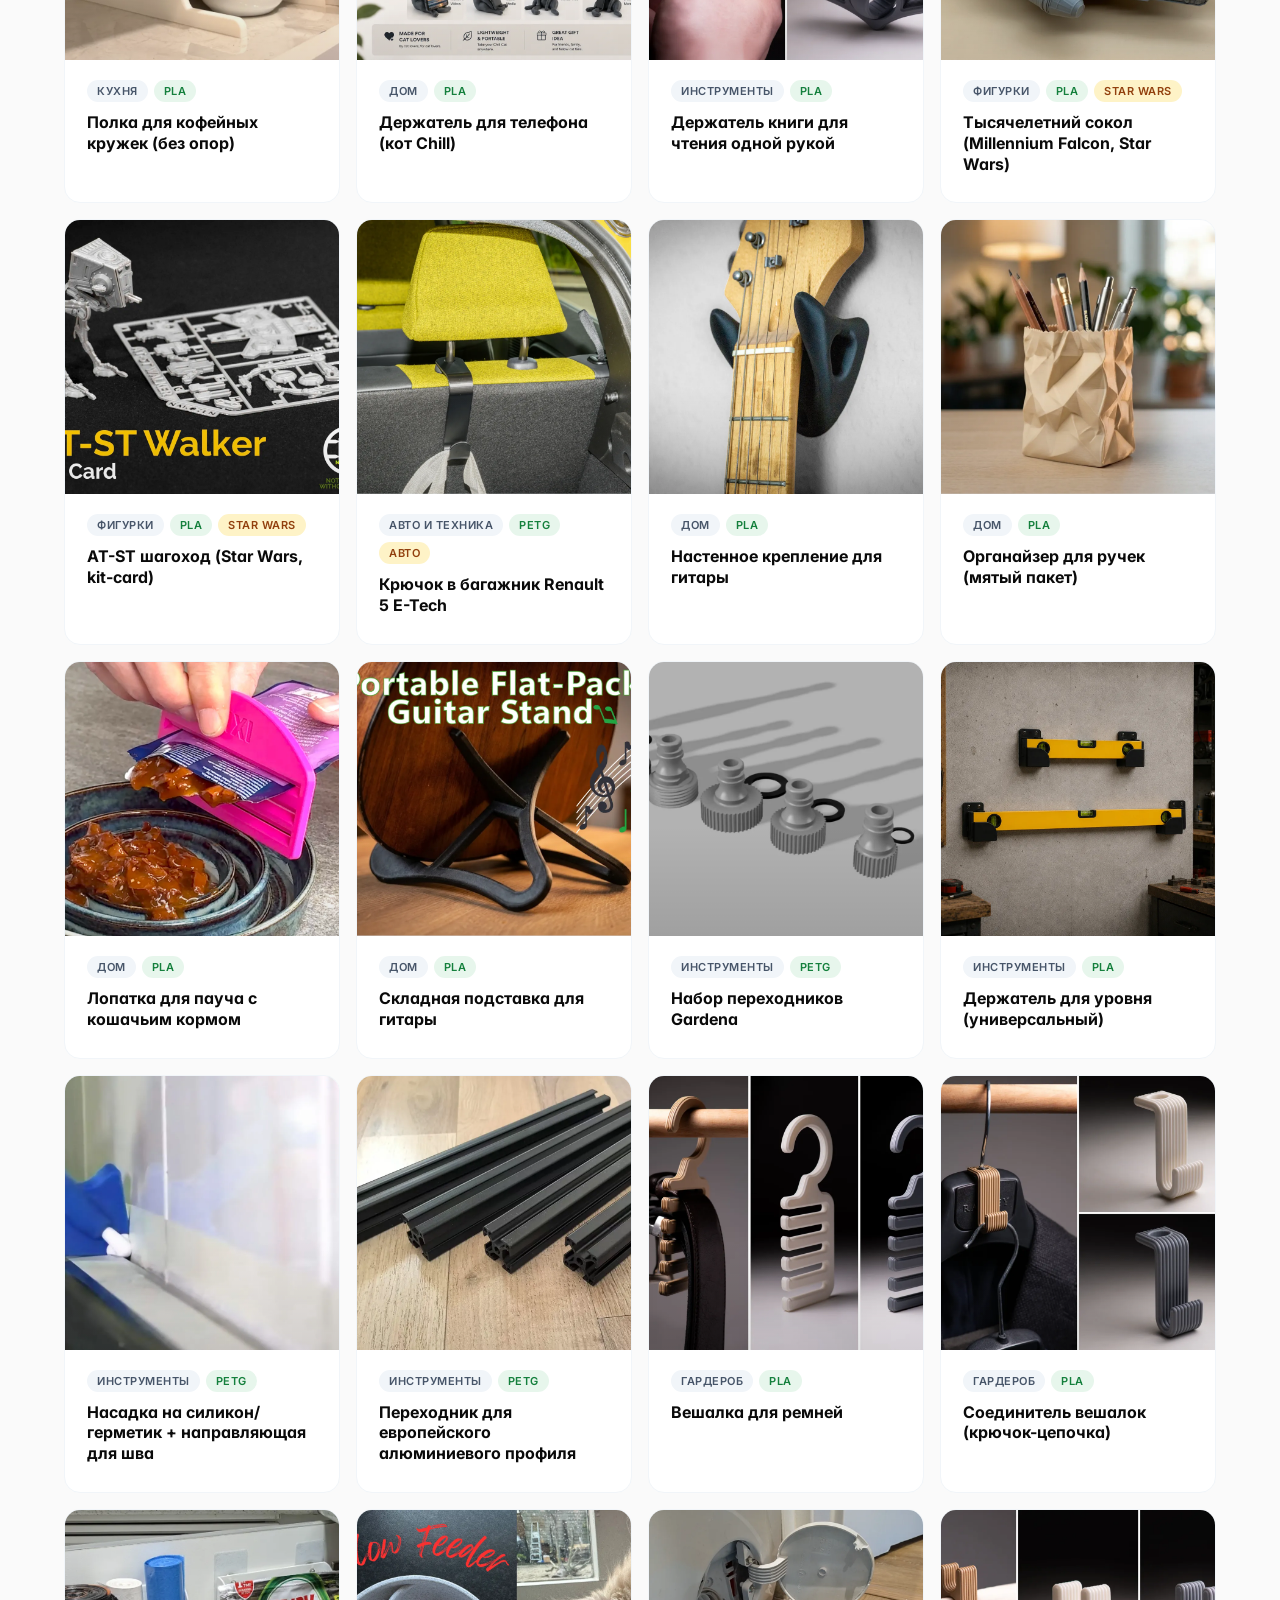
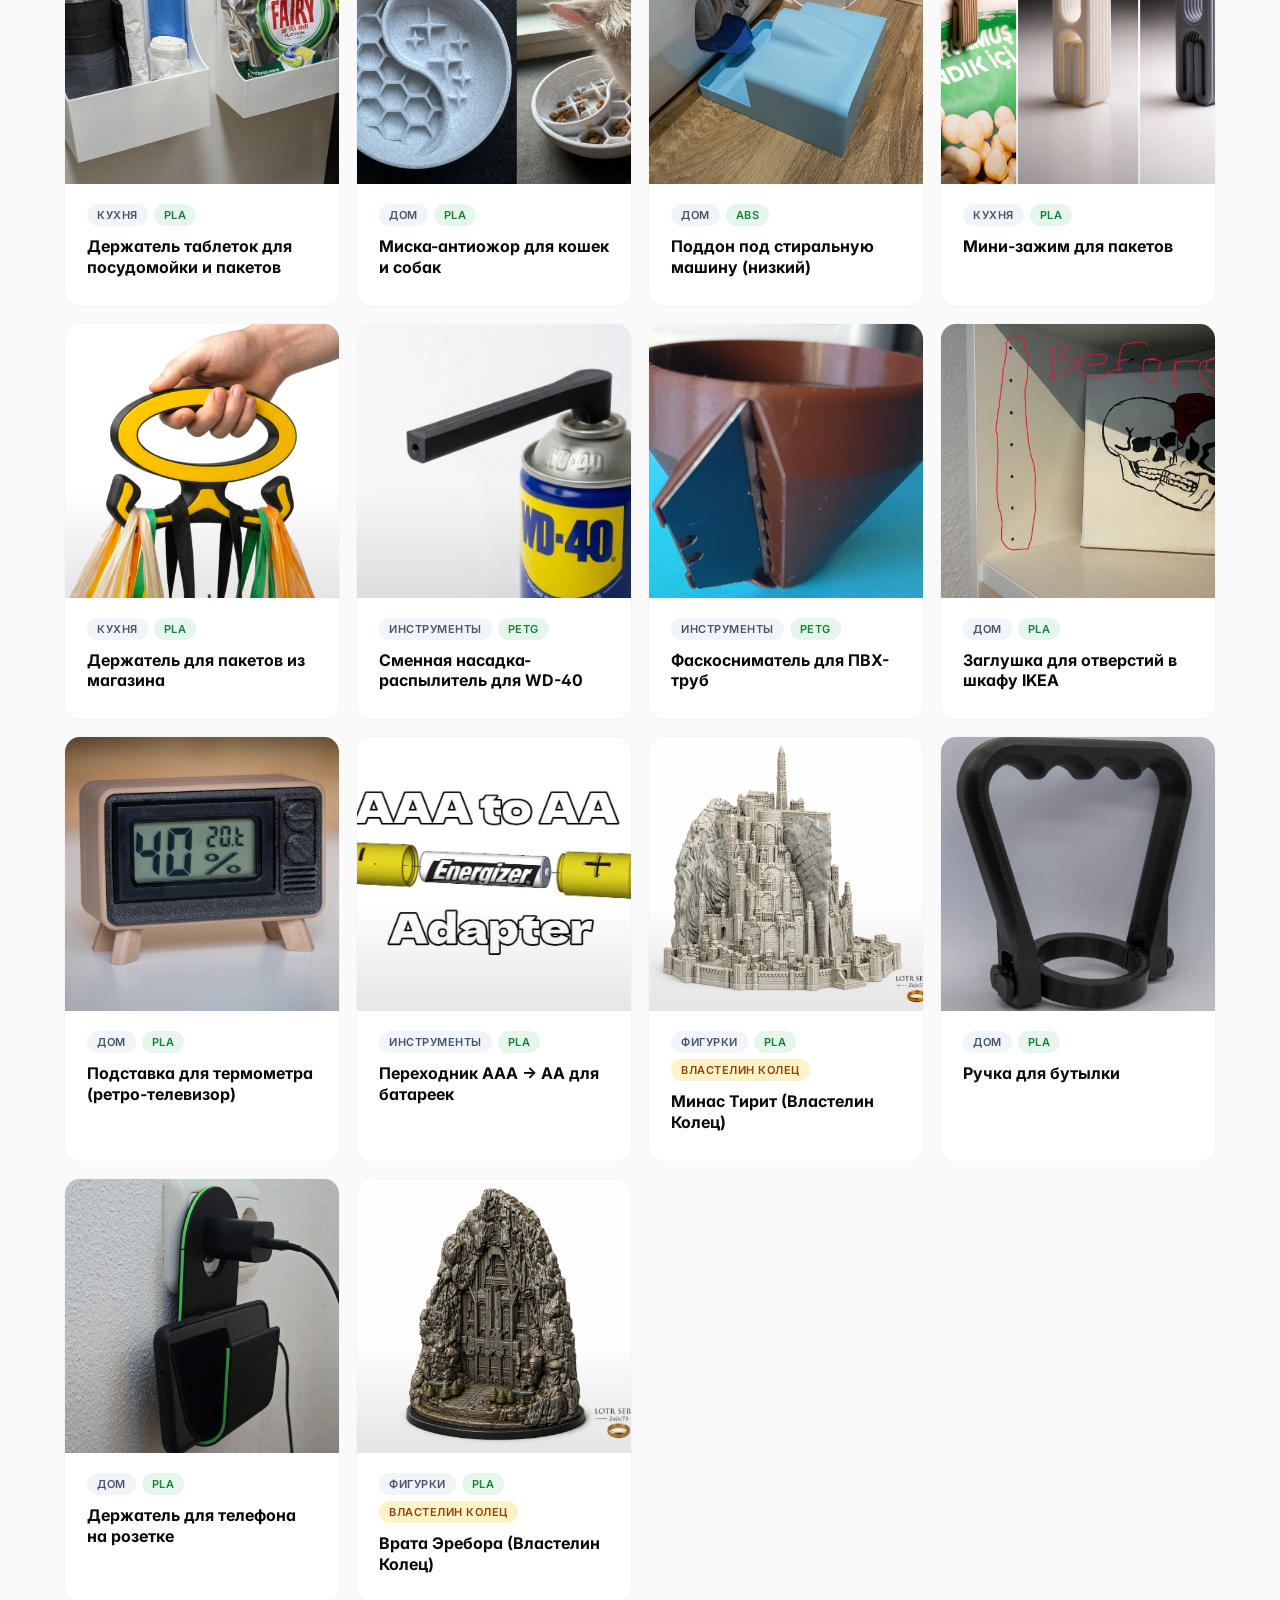
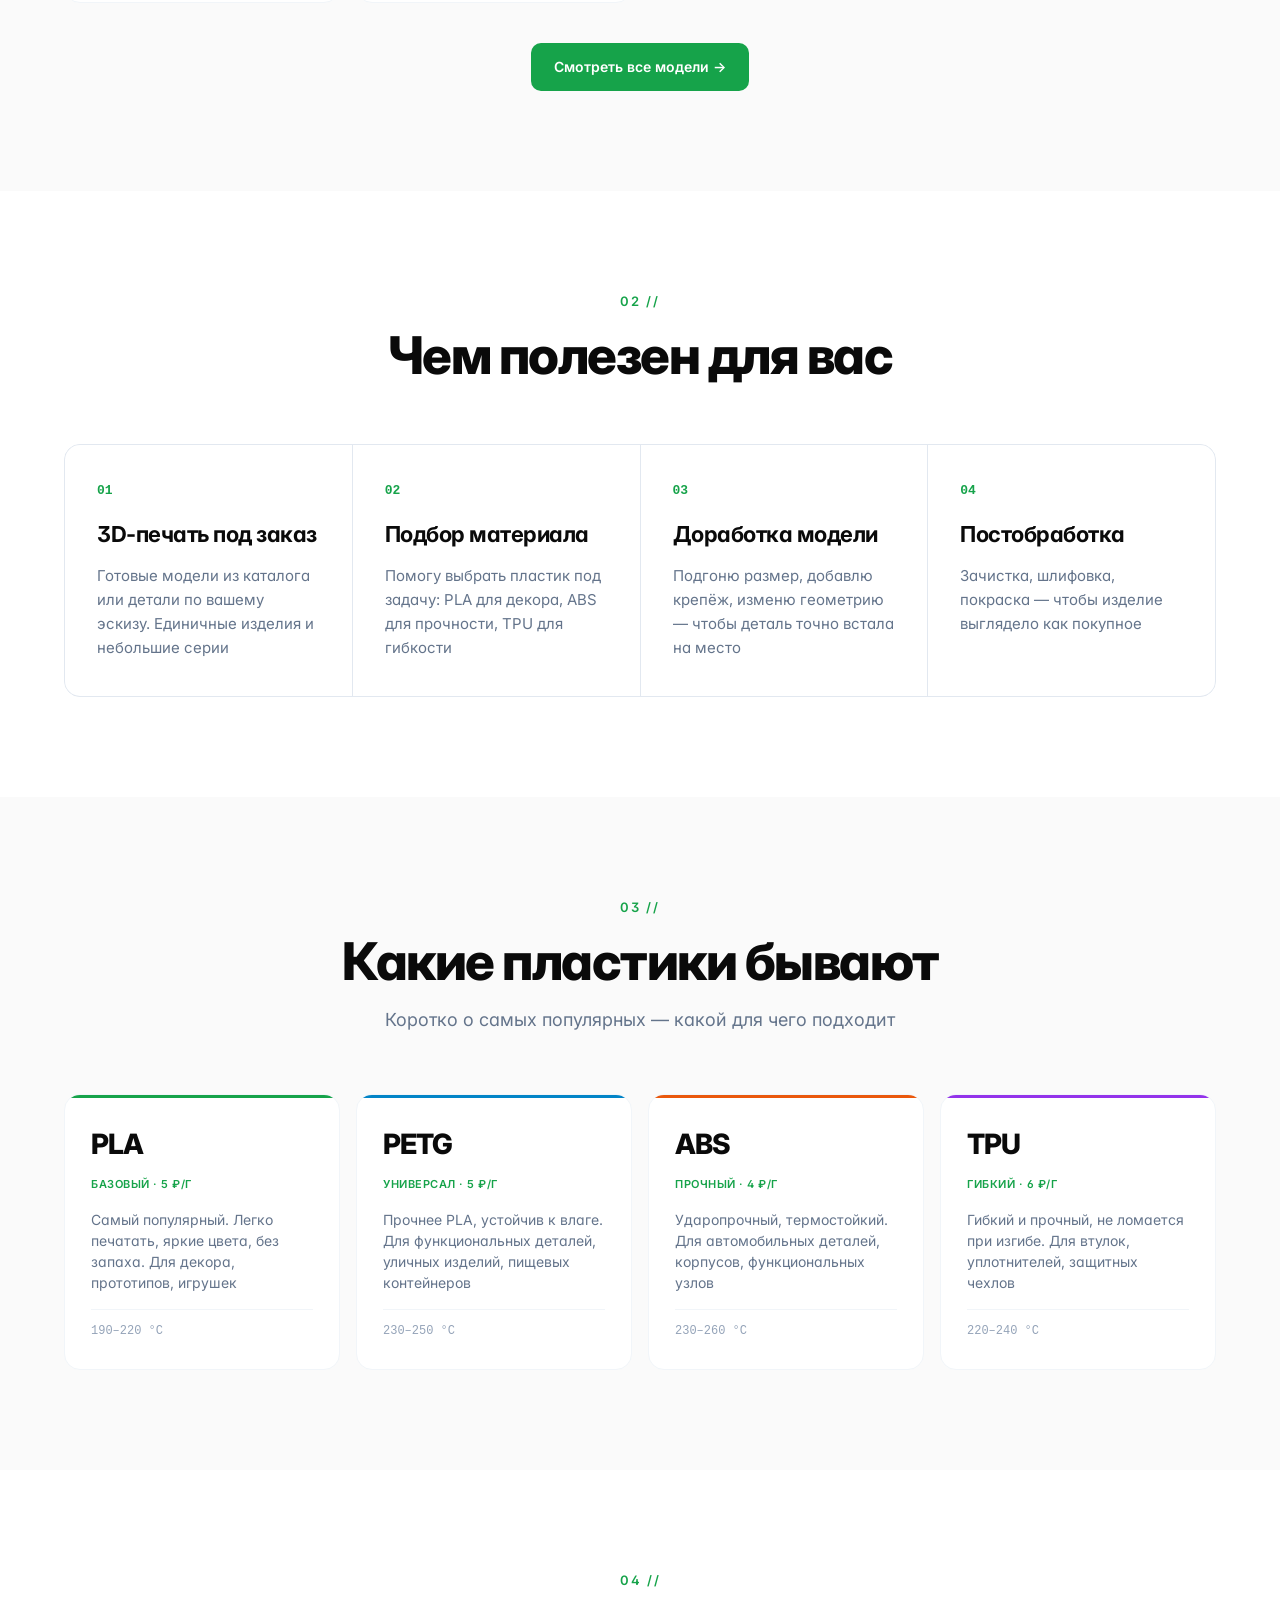
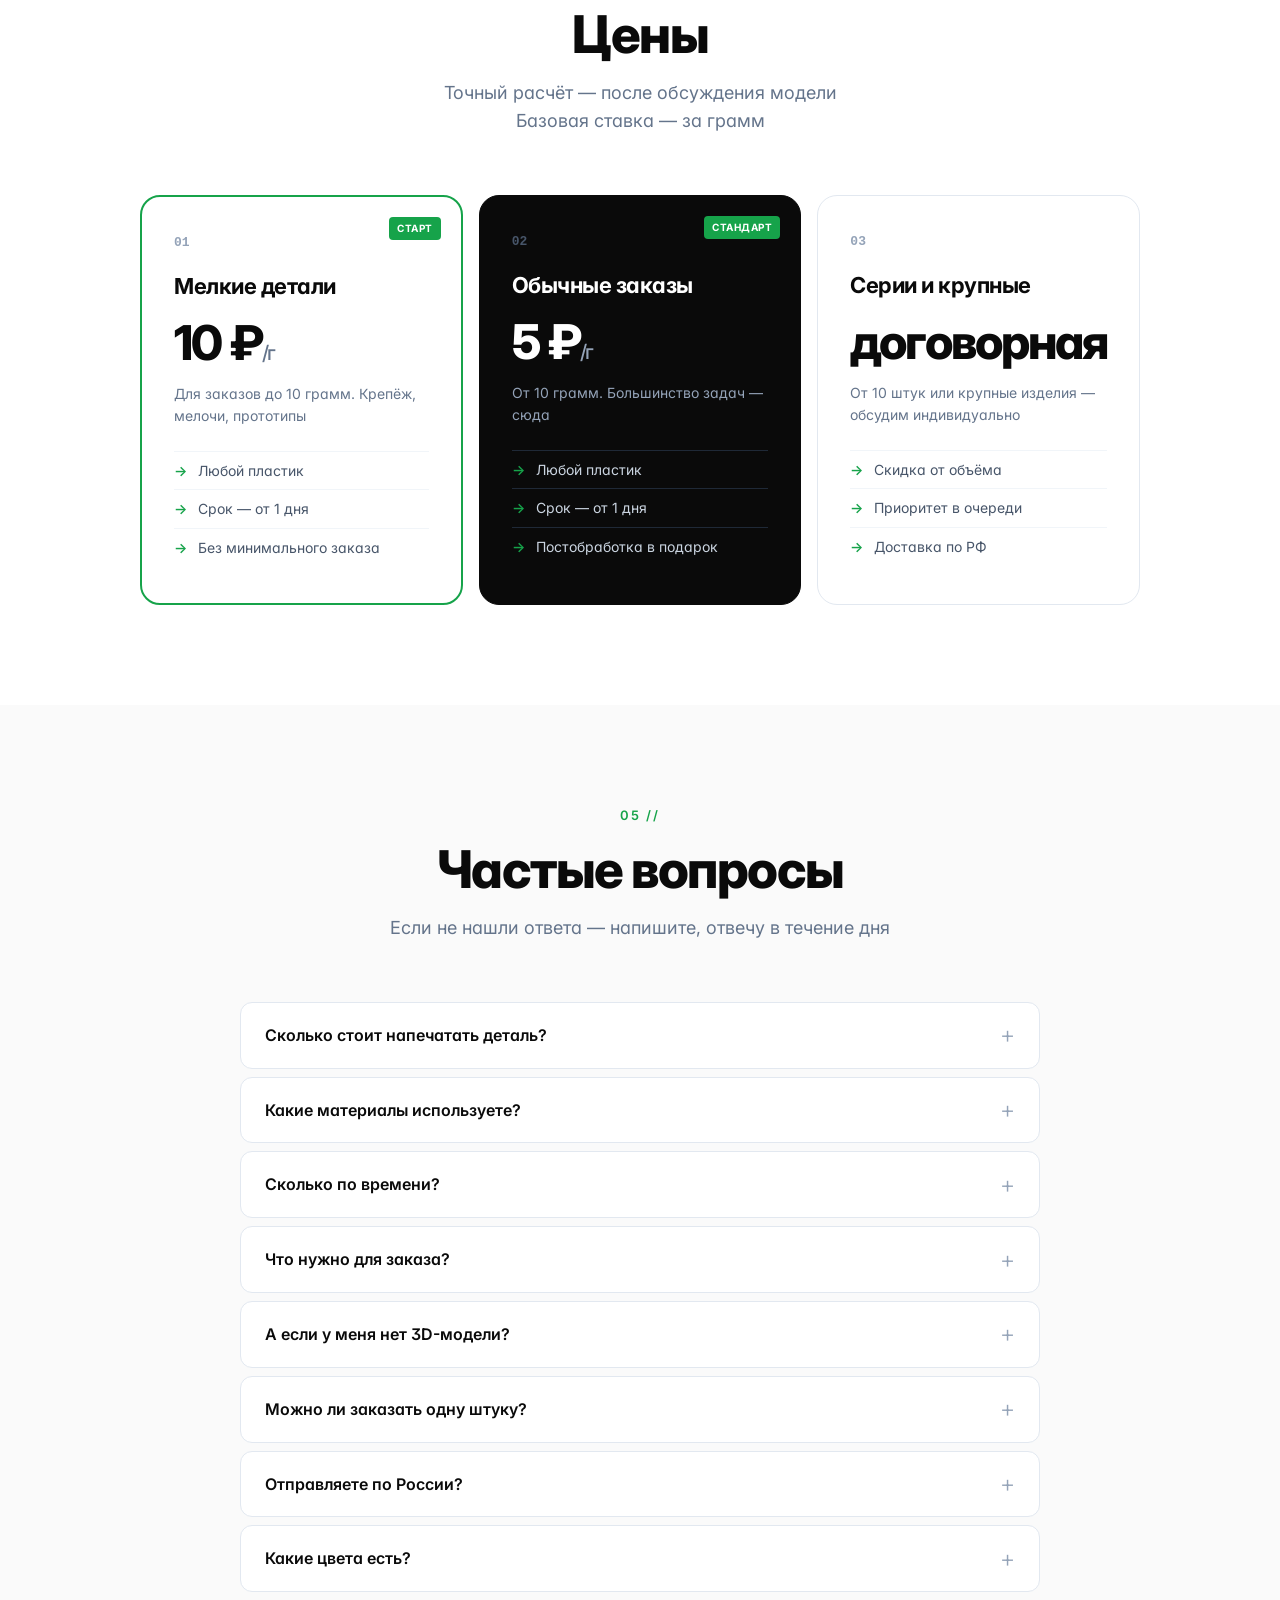
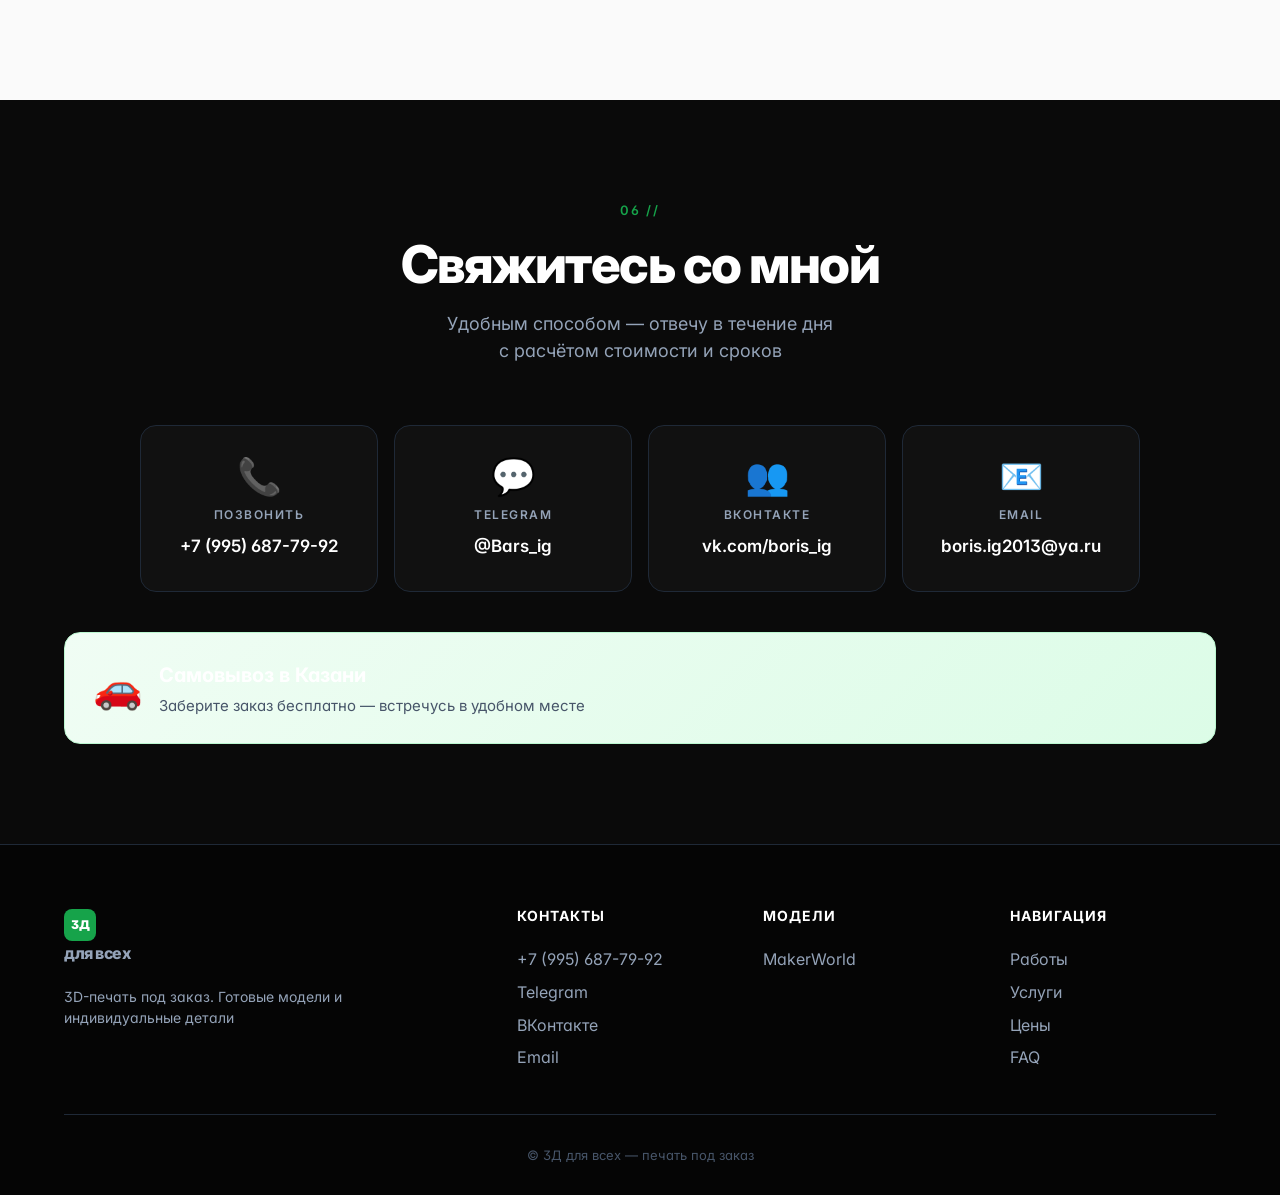
==== commit 8772a980: "Добавлен favicon для Яндекса" ====
--- a/index.html
+++ b/index.html
@@ -21,6 +21,7 @@
   <meta name="author" content="3Д для всех">
   <meta name="robots" content="index, follow">
   <meta name="yandex-verification" content="1d8e37554e3c3e7f" />
+  <link rel="icon" type="image/x-icon" href="favicon.ico">
   <meta property="og:title" content="3D печать под заказ в Казани — от 5₽/г">
   <meta property="og:description" content="Готовые модели и индивидуальные детали. Самовывоз из Казани, доставка по РФ. Срок от 1 дня.">
   <meta property="og:type" content="website">
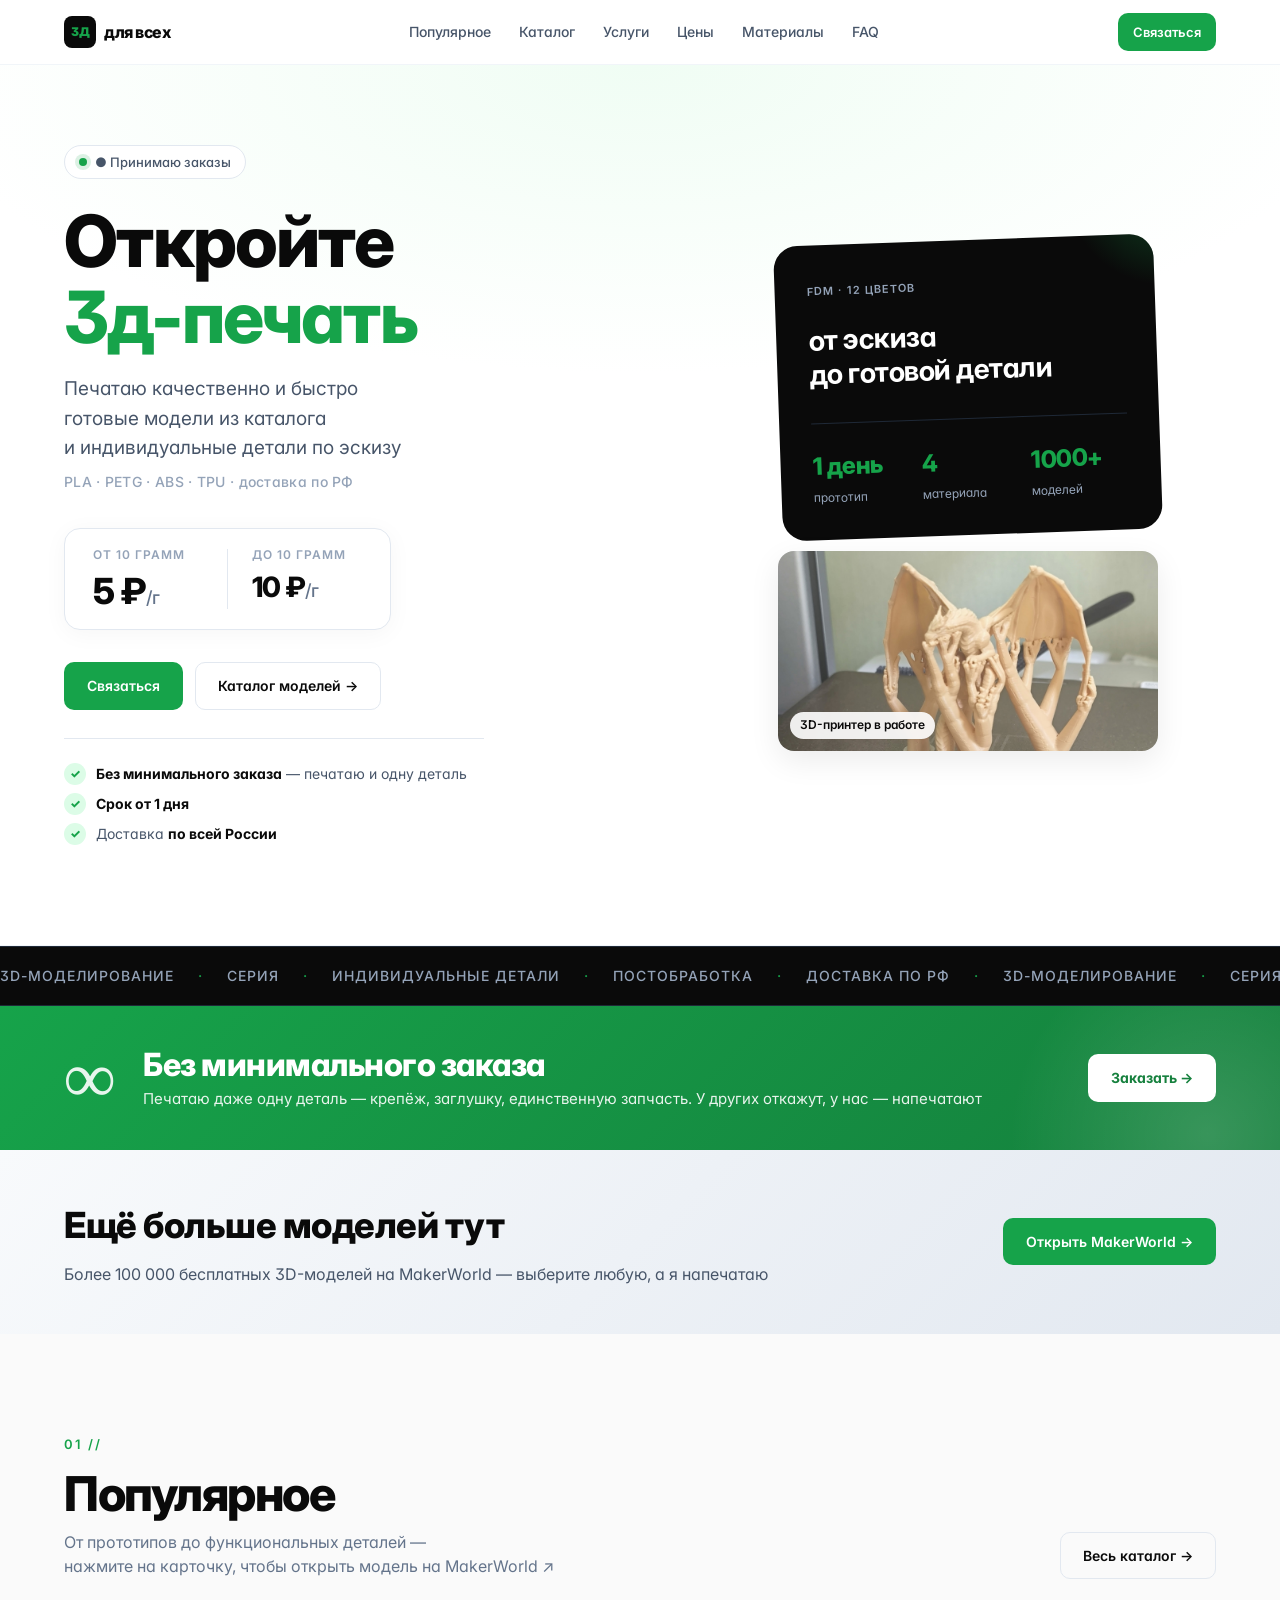
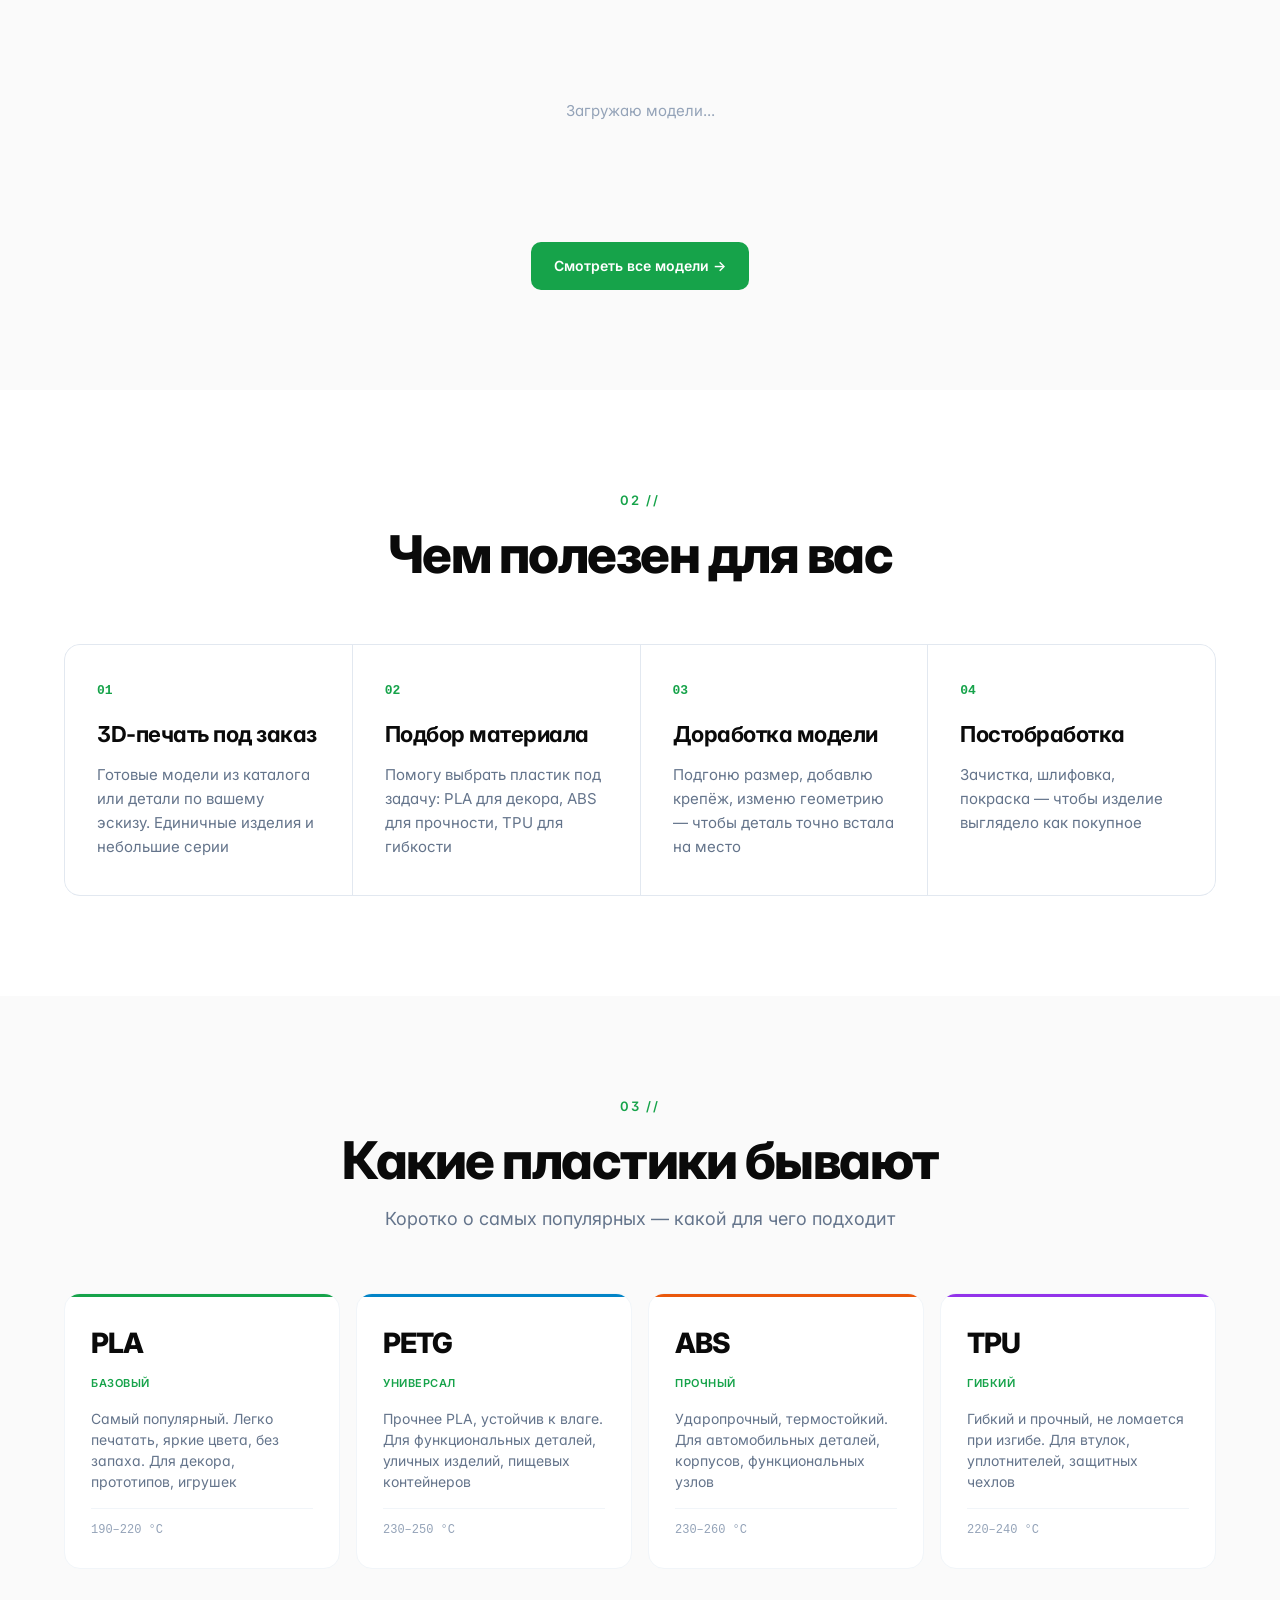
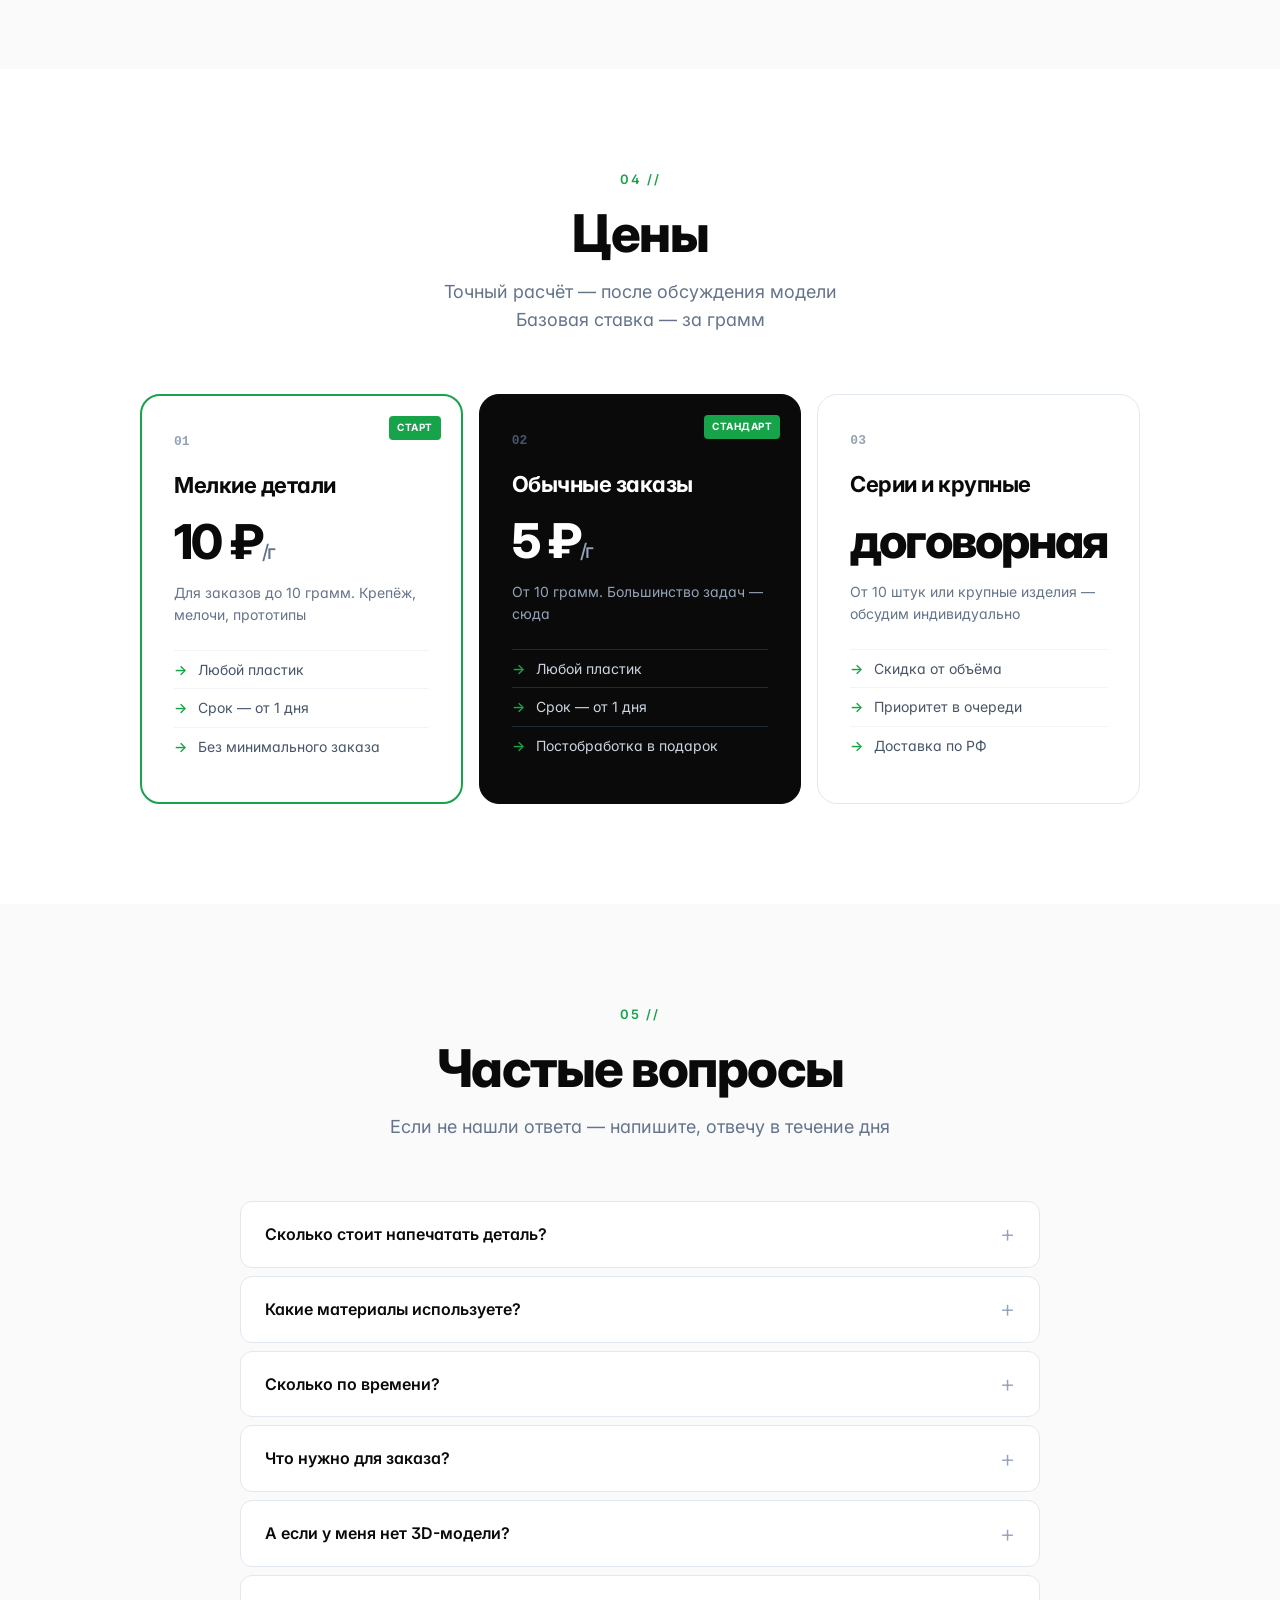
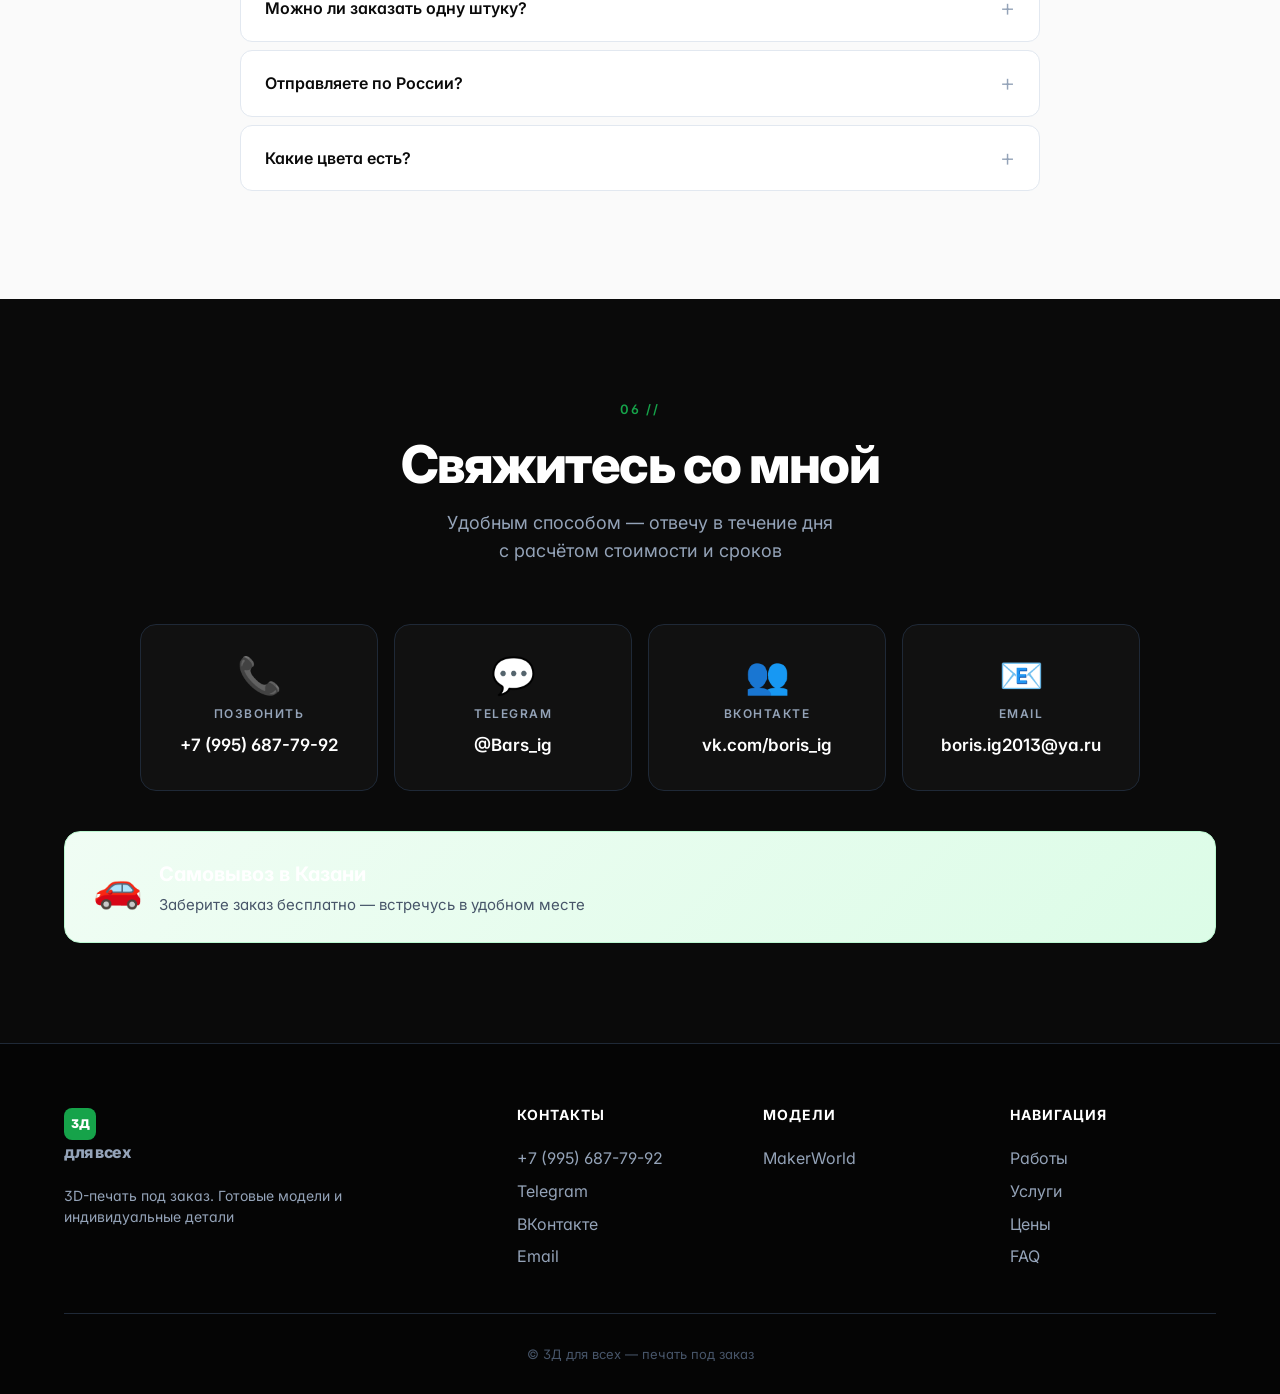
==== commit 2e654471: "Фикс цены: только от веса, без привязки к материалу" ====
--- a/index.html
+++ b/index.html
@@ -256,27 +256,27 @@
         </div>
 
         <div class="materials-grid" id="materials-grid">
-          <div class="material mat-pla" data-material="PLA" data-price="5">
+          <div class="material mat-pla" data-material="PLA">
             <div class="mat-name">PLA</div>
-            <div class="mat-tag">Базовый · 5 ₽/г</div>
+            <div class="mat-tag">Базовый</div>
             <p>Самый популярный. Легко печатать, яркие цвета, без запаха. Для декора, прототипов, игрушек</p>
             <div class="mat-temp">190–220 °C</div>
           </div>
-          <div class="material mat-petg" data-material="PETG" data-price="5">
+          <div class="material mat-petg" data-material="PETG">
             <div class="mat-name">PETG</div>
-            <div class="mat-tag">Универсал · 5 ₽/г</div>
+            <div class="mat-tag">Универсал</div>
             <p>Прочнее PLA, устойчив к влаге. Для функциональных деталей, уличных изделий, пищевых контейнеров</p>
             <div class="mat-temp">230–250 °C</div>
           </div>
-          <div class="material mat-abs" data-material="ABS" data-price="4">
+          <div class="material mat-abs" data-material="ABS">
             <div class="mat-name">ABS</div>
-            <div class="mat-tag">Прочный · 4 ₽/г</div>
+            <div class="mat-tag">Прочный</div>
             <p>Ударопрочный, термостойкий. Для автомобильных деталей, корпусов, функциональных узлов</p>
             <div class="mat-temp">230–260 °C</div>
           </div>
-          <div class="material mat-tpu" data-material="TPU" data-price="6">
+          <div class="material mat-tpu" data-material="TPU">
             <div class="mat-name">TPU</div>
-            <div class="mat-tag">Гибкий · 6 ₽/г</div>
+            <div class="mat-tag">Гибкий</div>
             <p>Гибкий и прочный, не ломается при изгибе. Для втулок, уплотнителей, защитных чехлов</p>
             <div class="mat-temp">220–240 °C</div>
           </div>
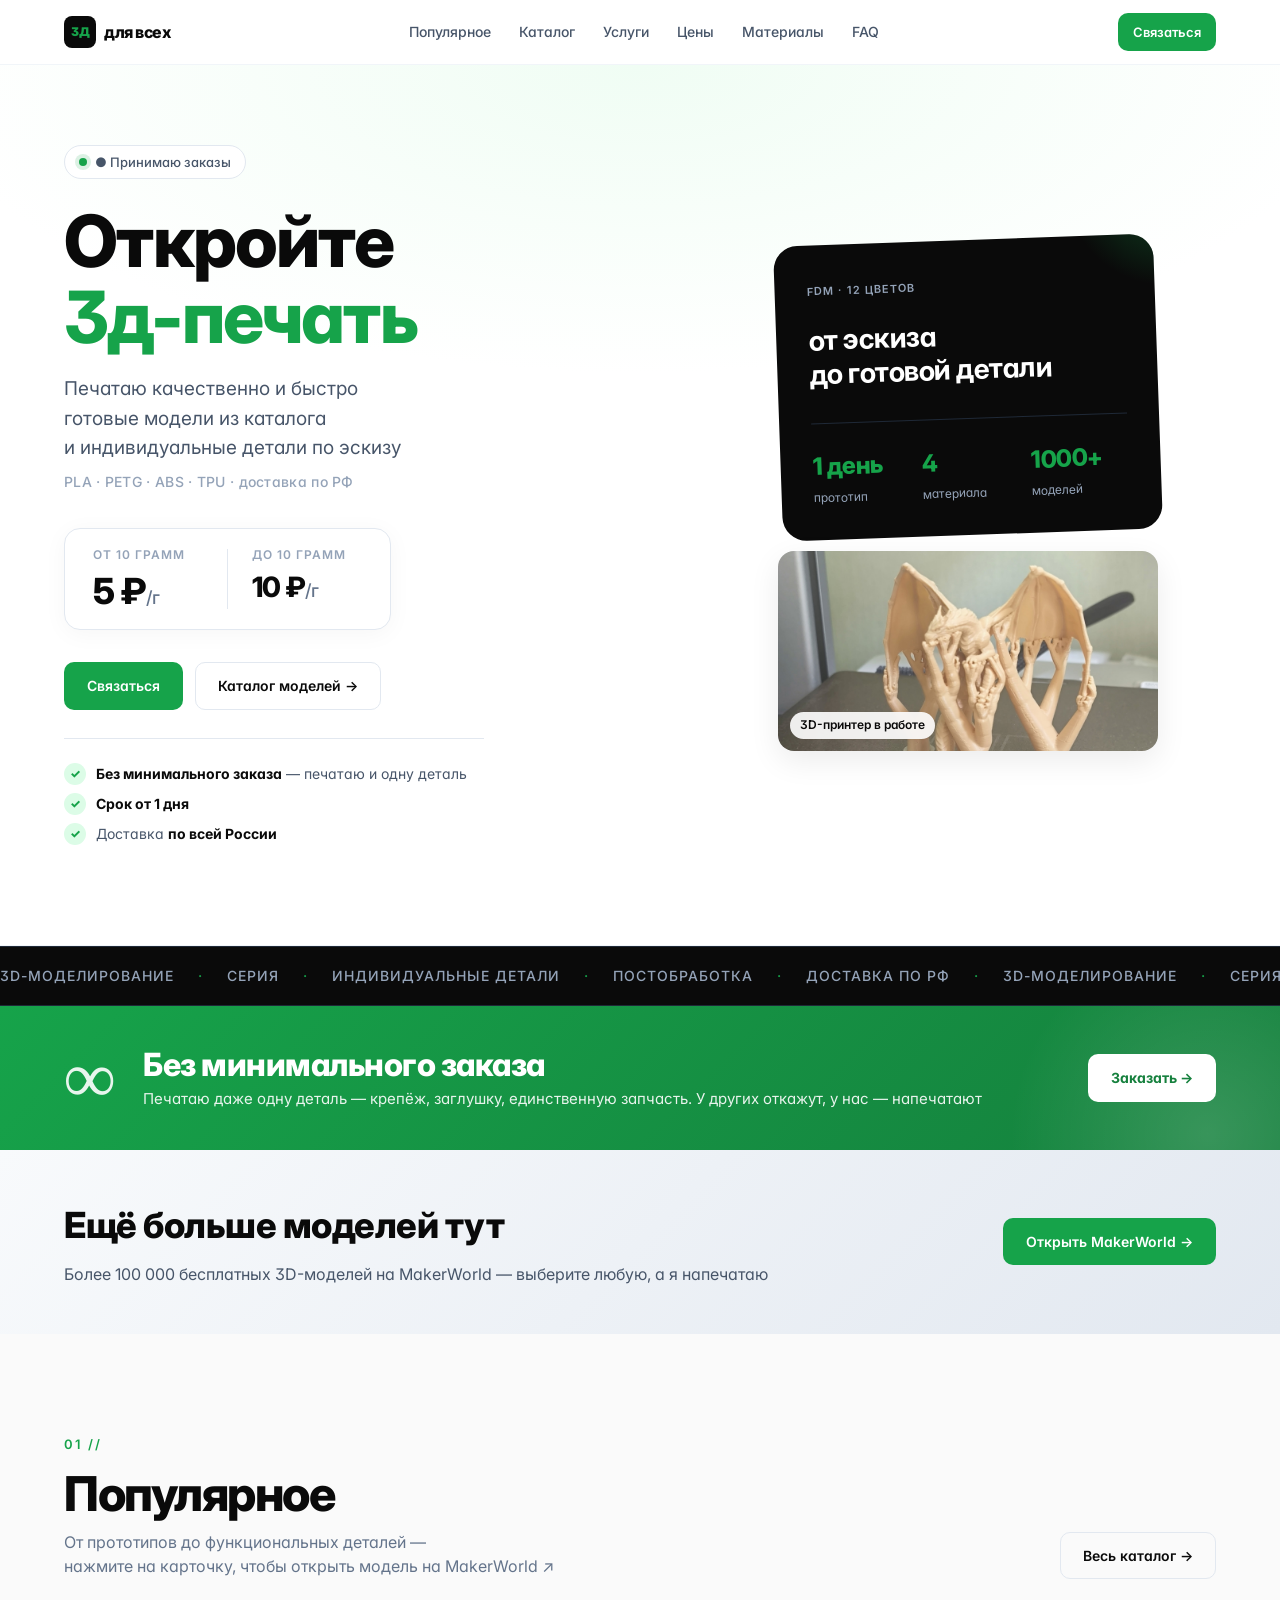
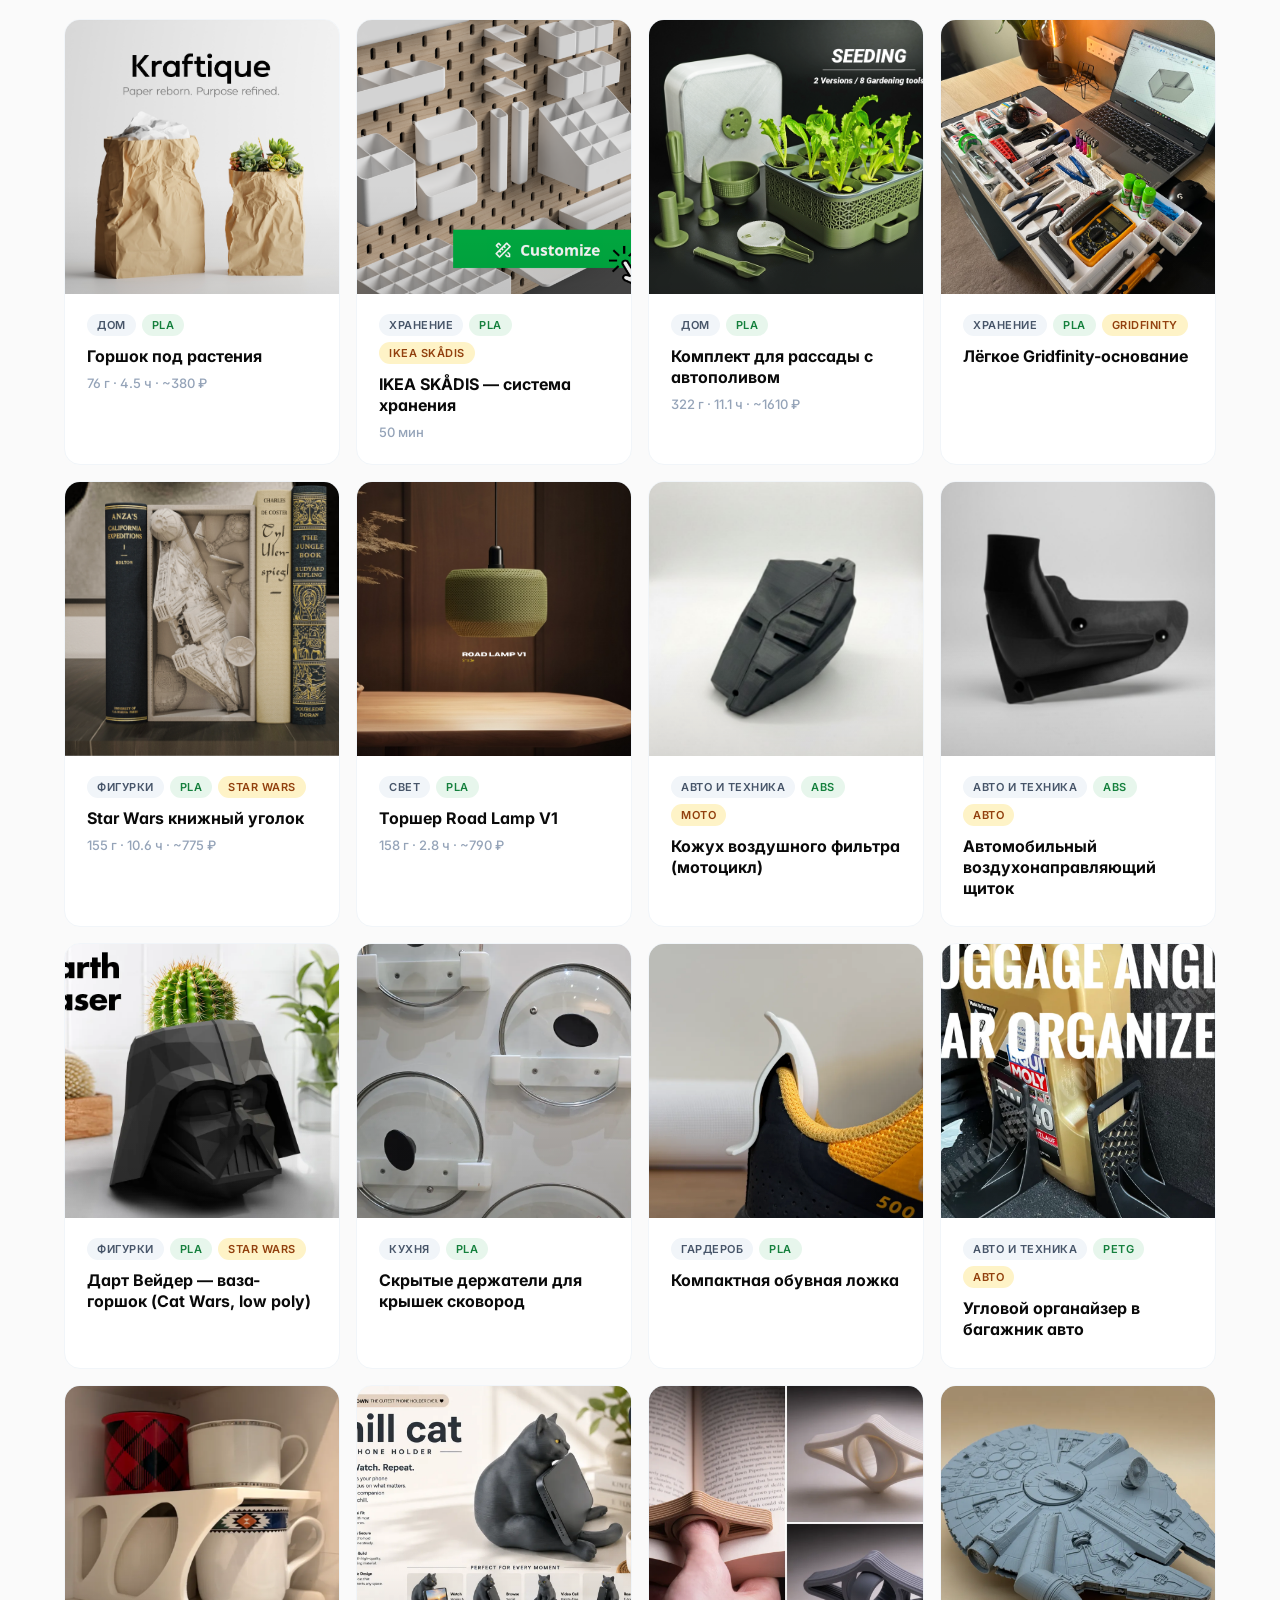
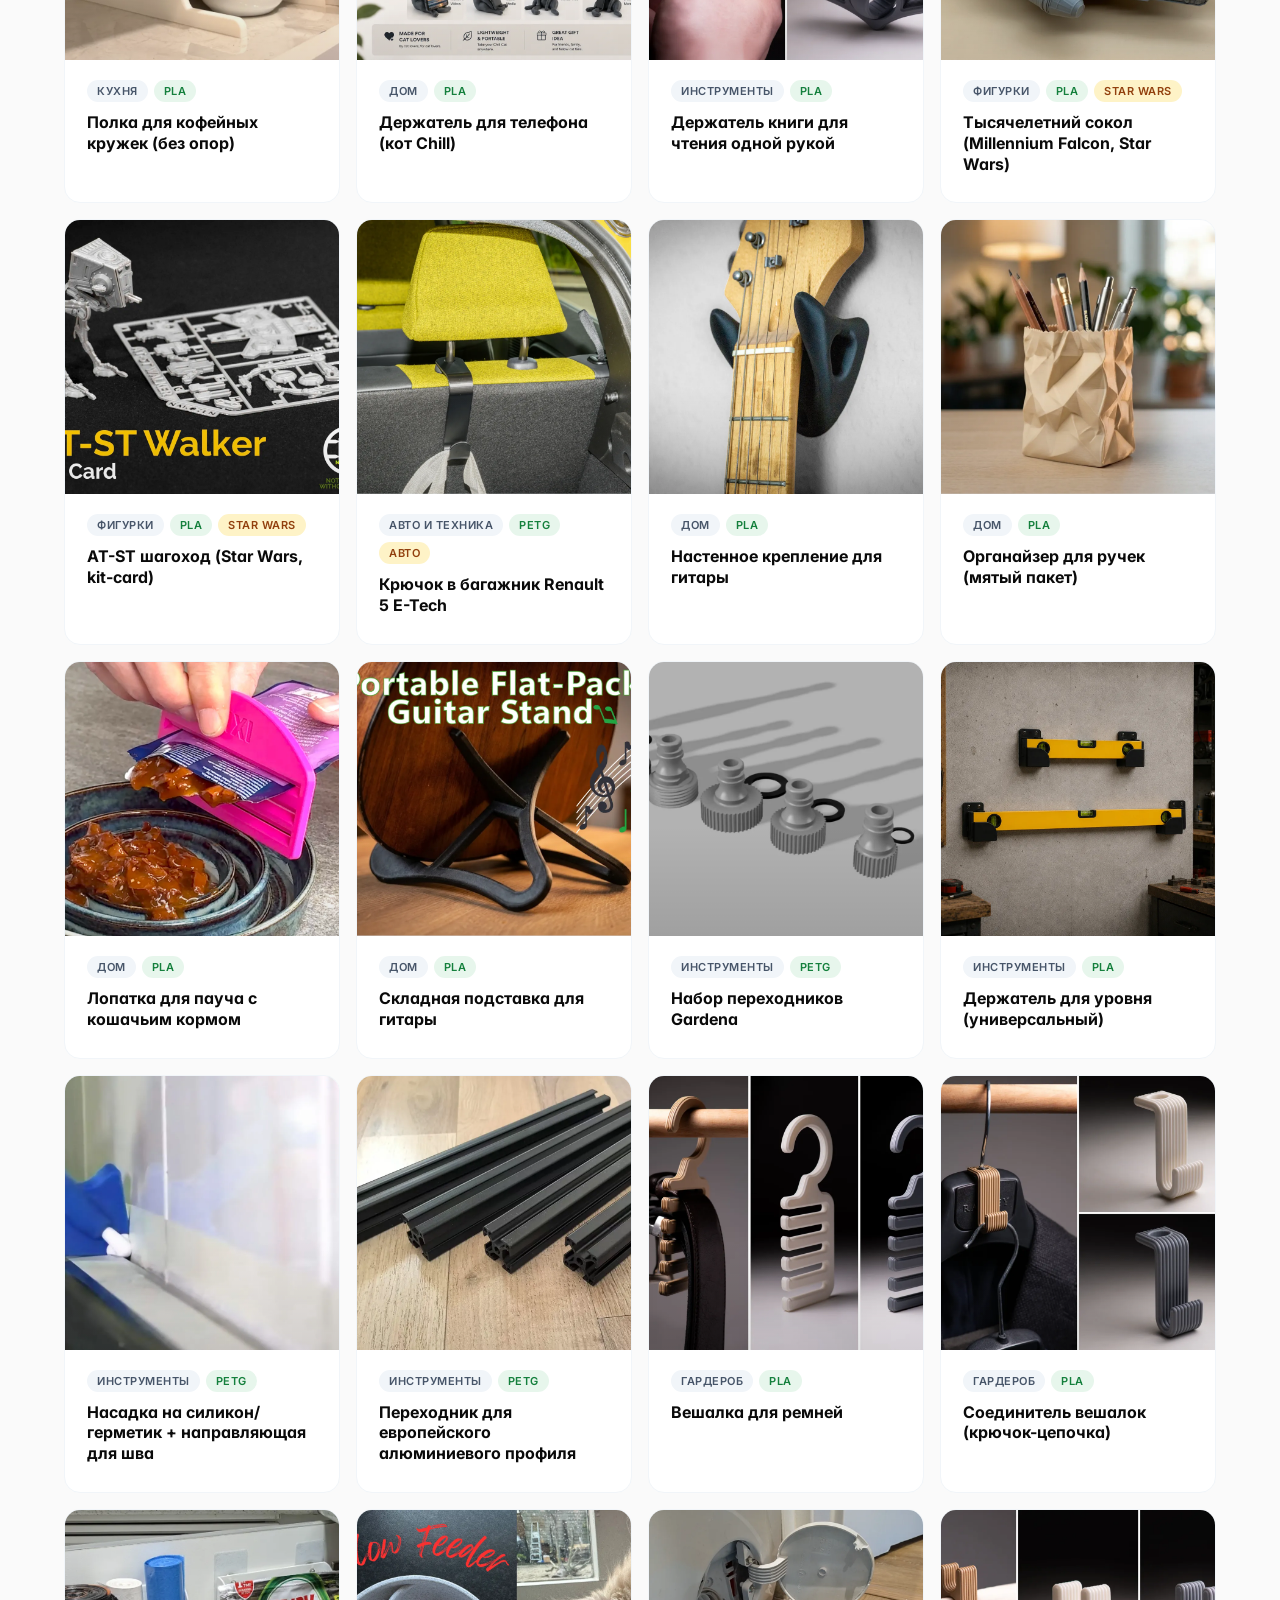
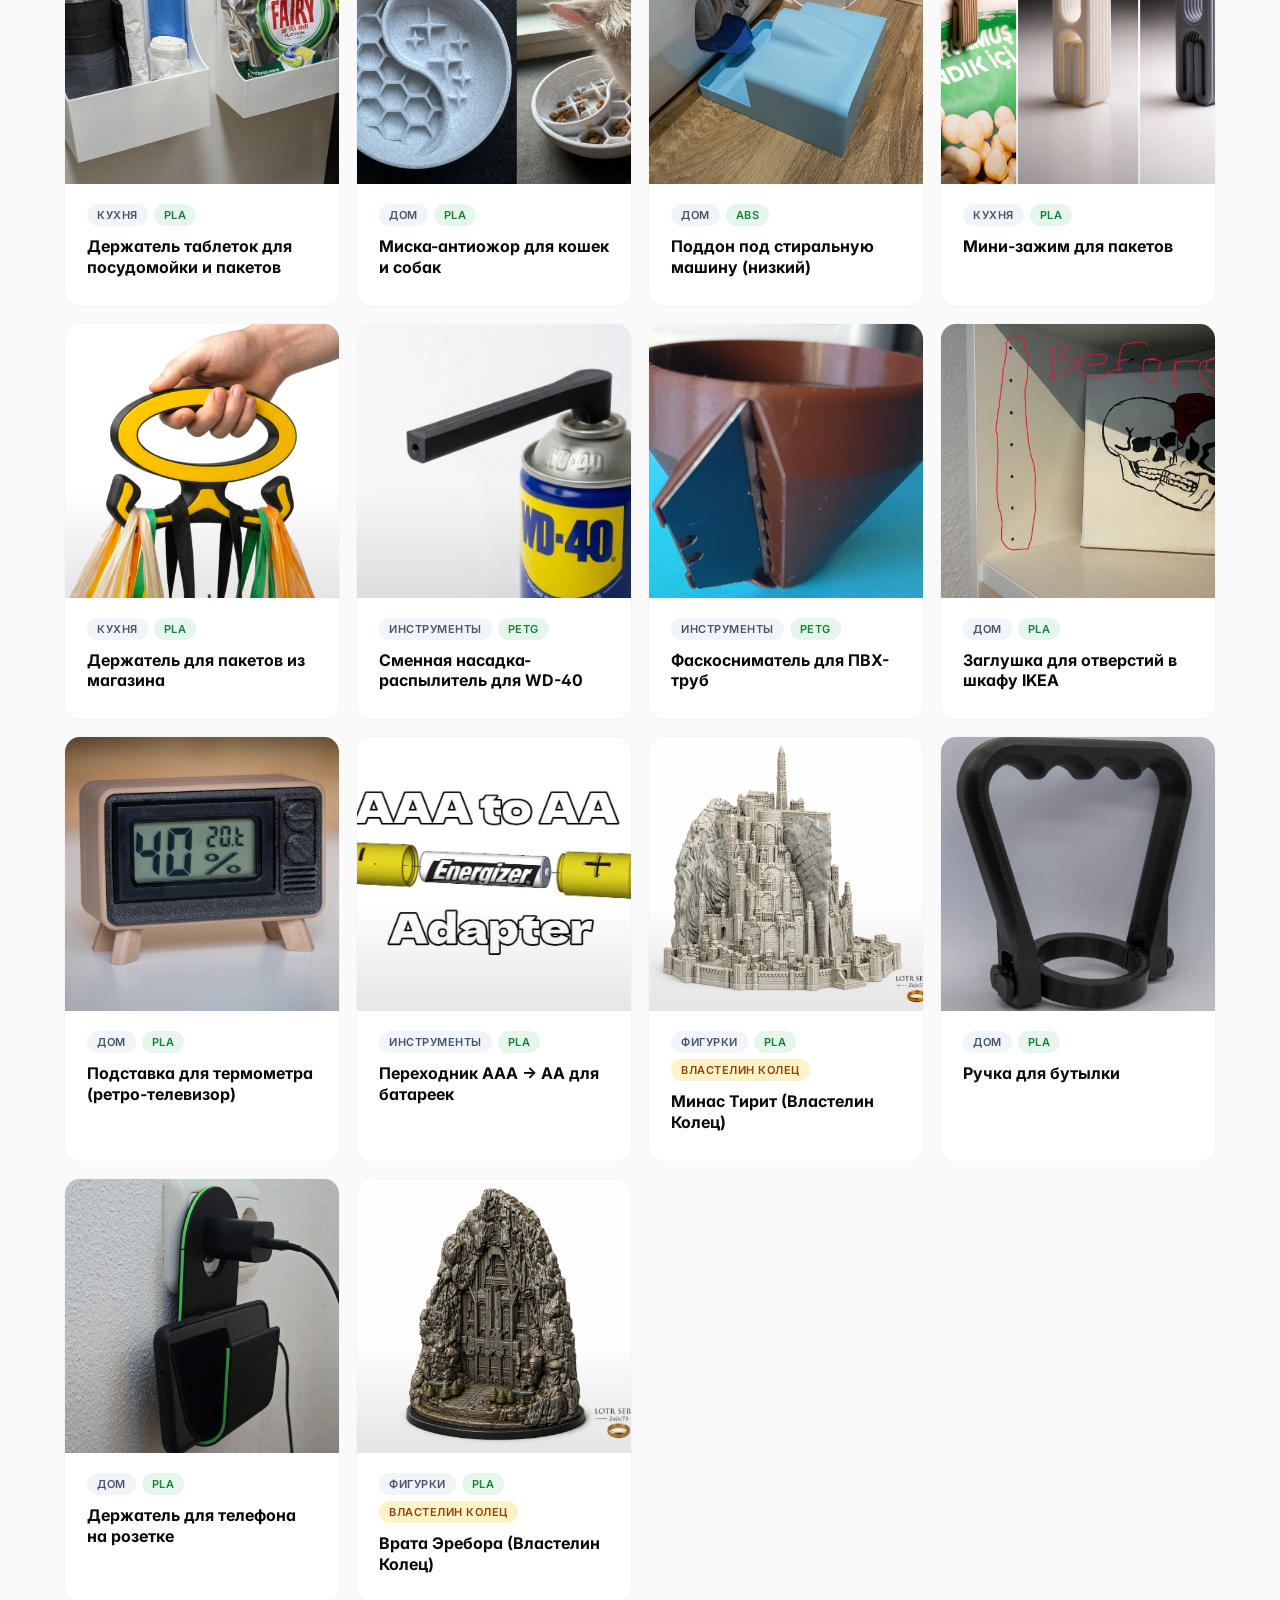
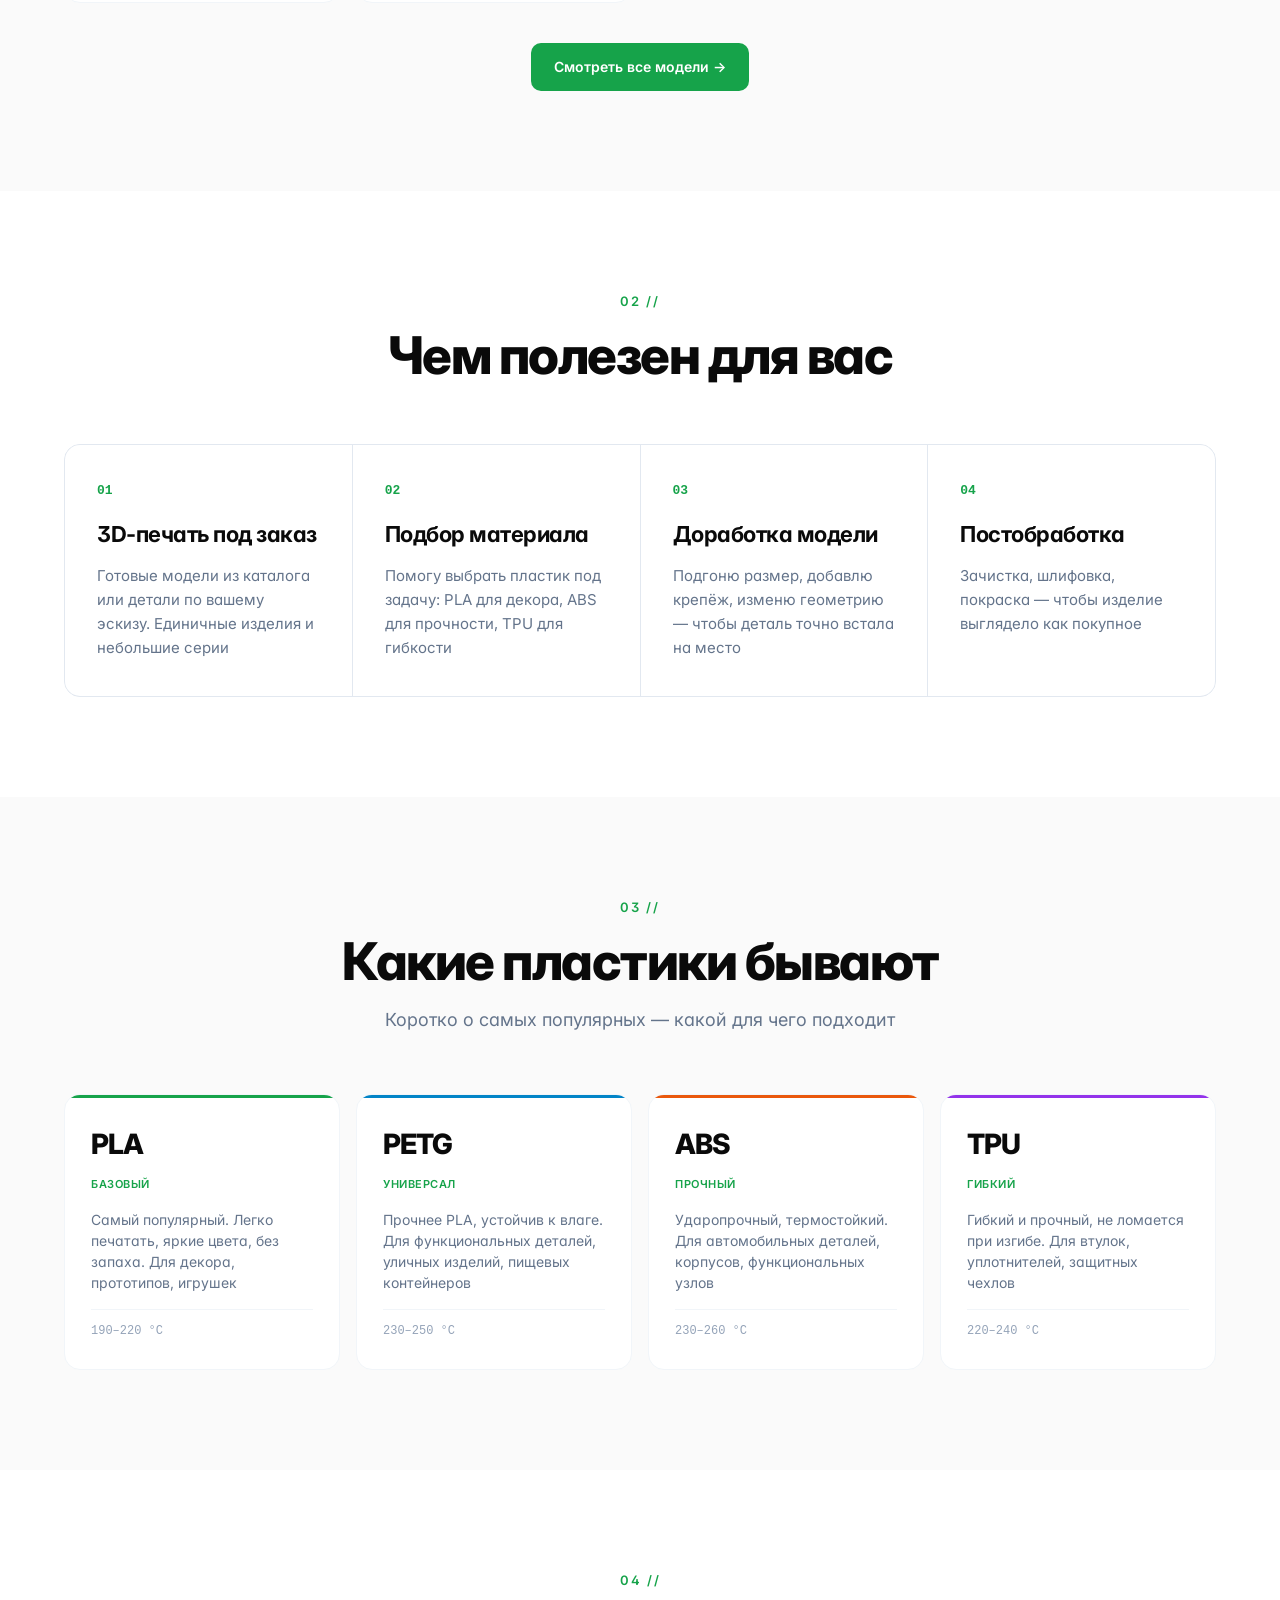
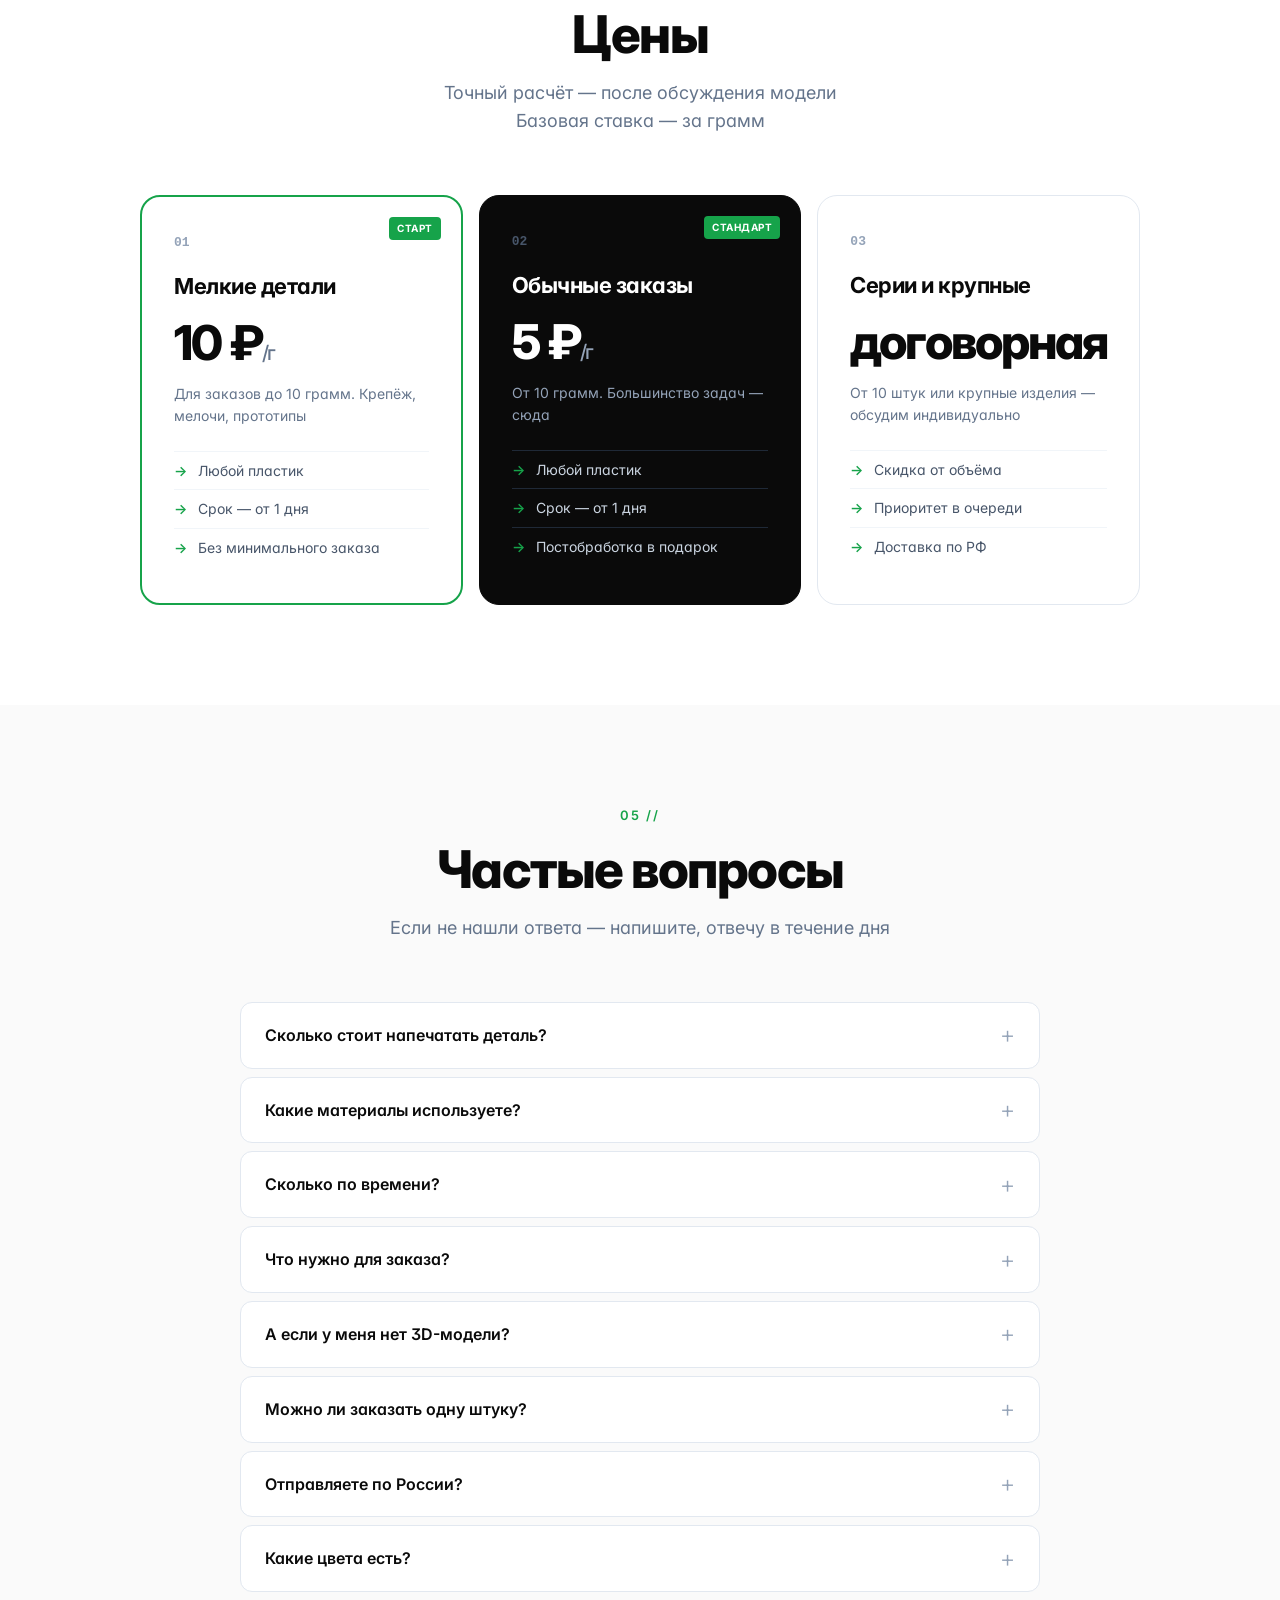
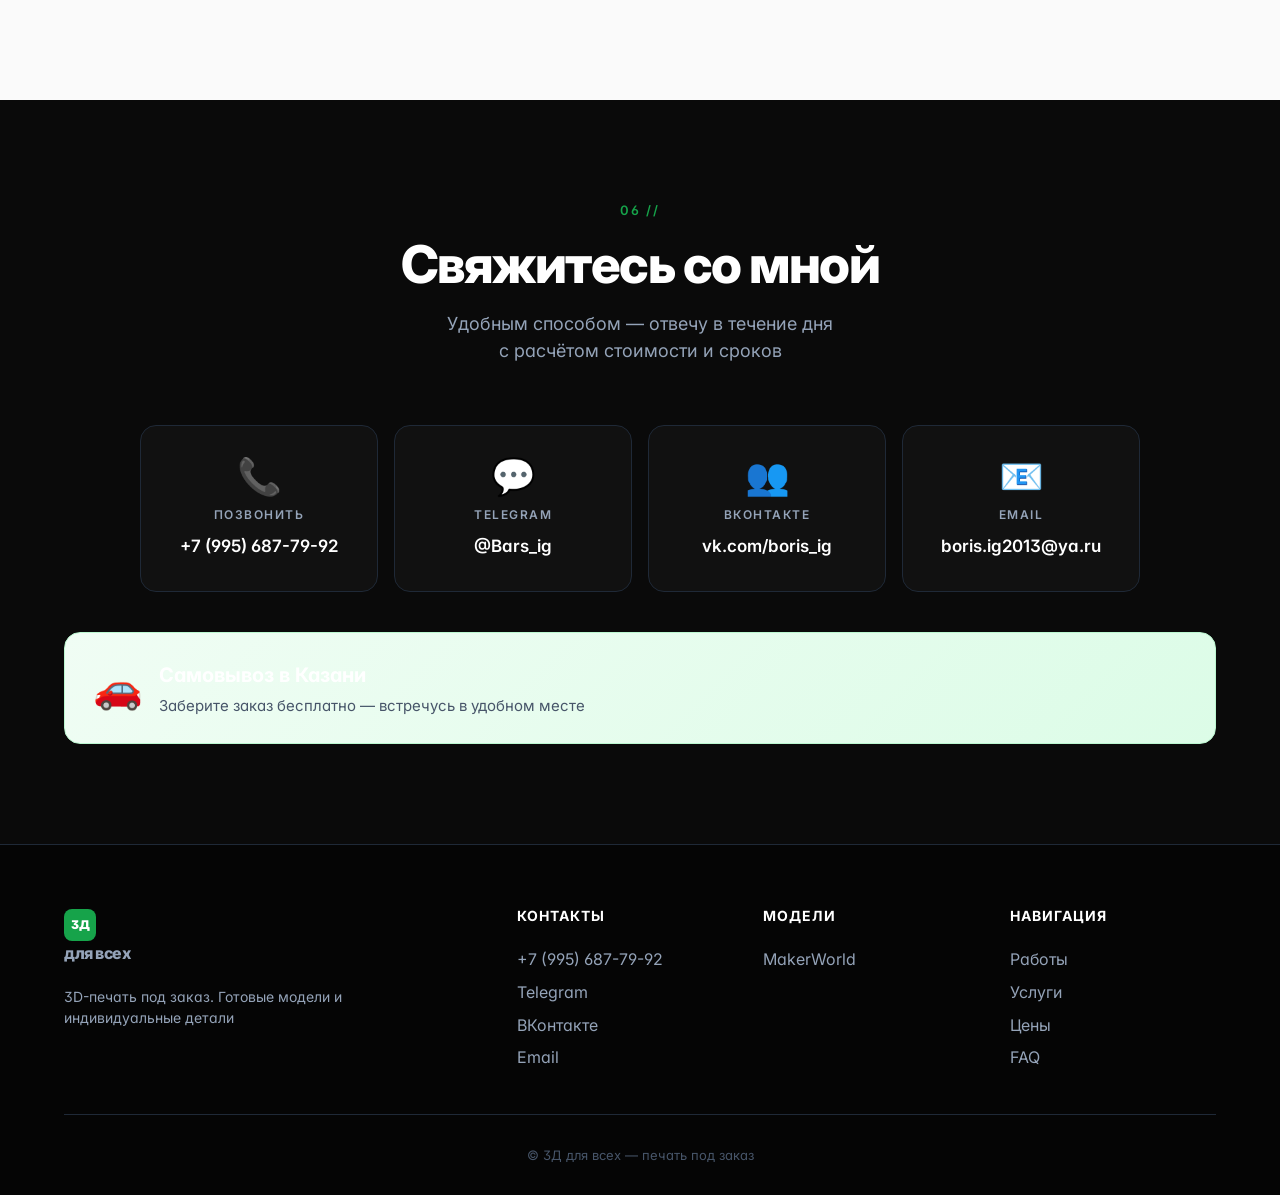
==== commit b4a50213: "Цена берется из data-атрибутов блока pricing" ====
--- a/index.html
+++ b/index.html
@@ -87,7 +87,7 @@
             <p class="hero-sub">Печатаю качественно и быстро<br>готовые модели из каталога<br>и индивидуальные детали по эскизу</p>
             <p class="hero-meta">PLA · PETG · ABS · TPU · доставка по РФ</p>
 
-            <div class="hero-pricing">
+            <div class="hero-pricing" id="hero-pricing" data-small-price="10" data-large-price="5" data-threshold="10">
               <div class="price-block">
                 <div class="price-label">от 10 грамм</div>
                 <div class="price-value">5 ₽<span>/г</span></div>
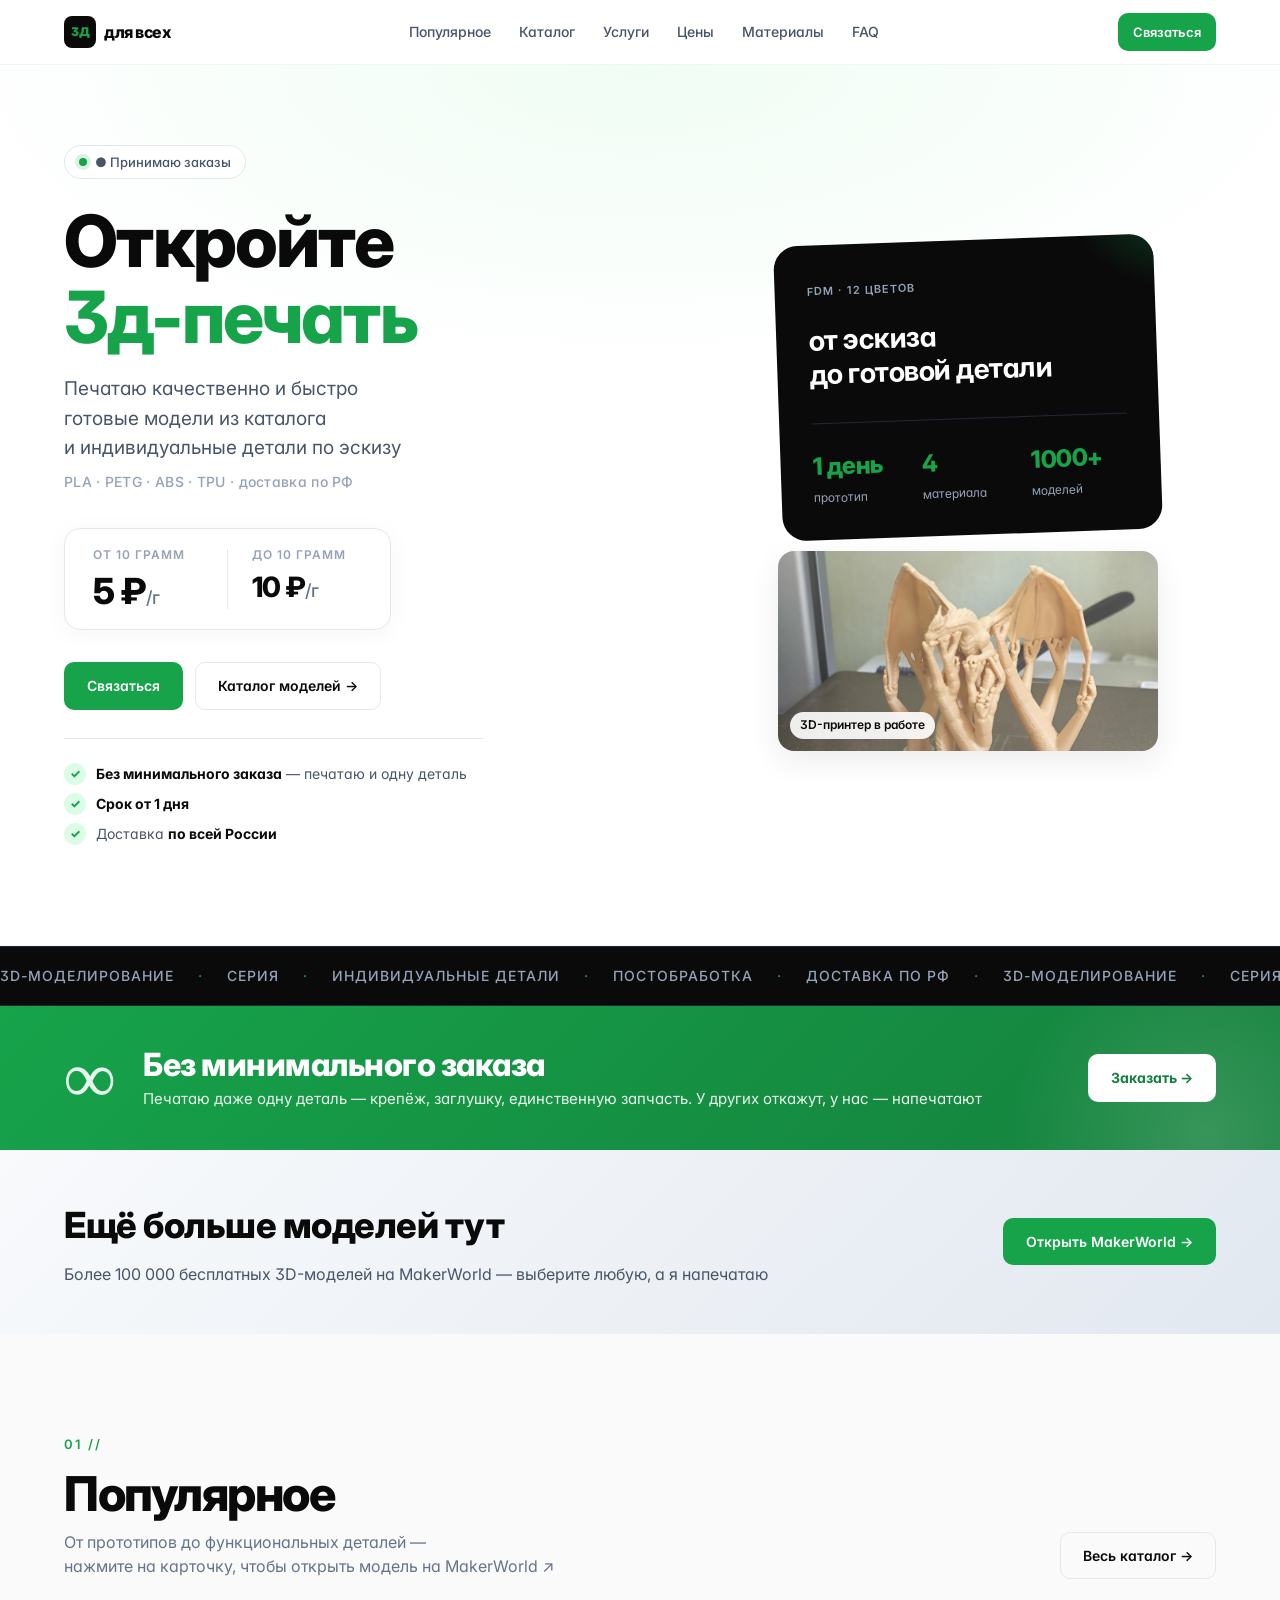
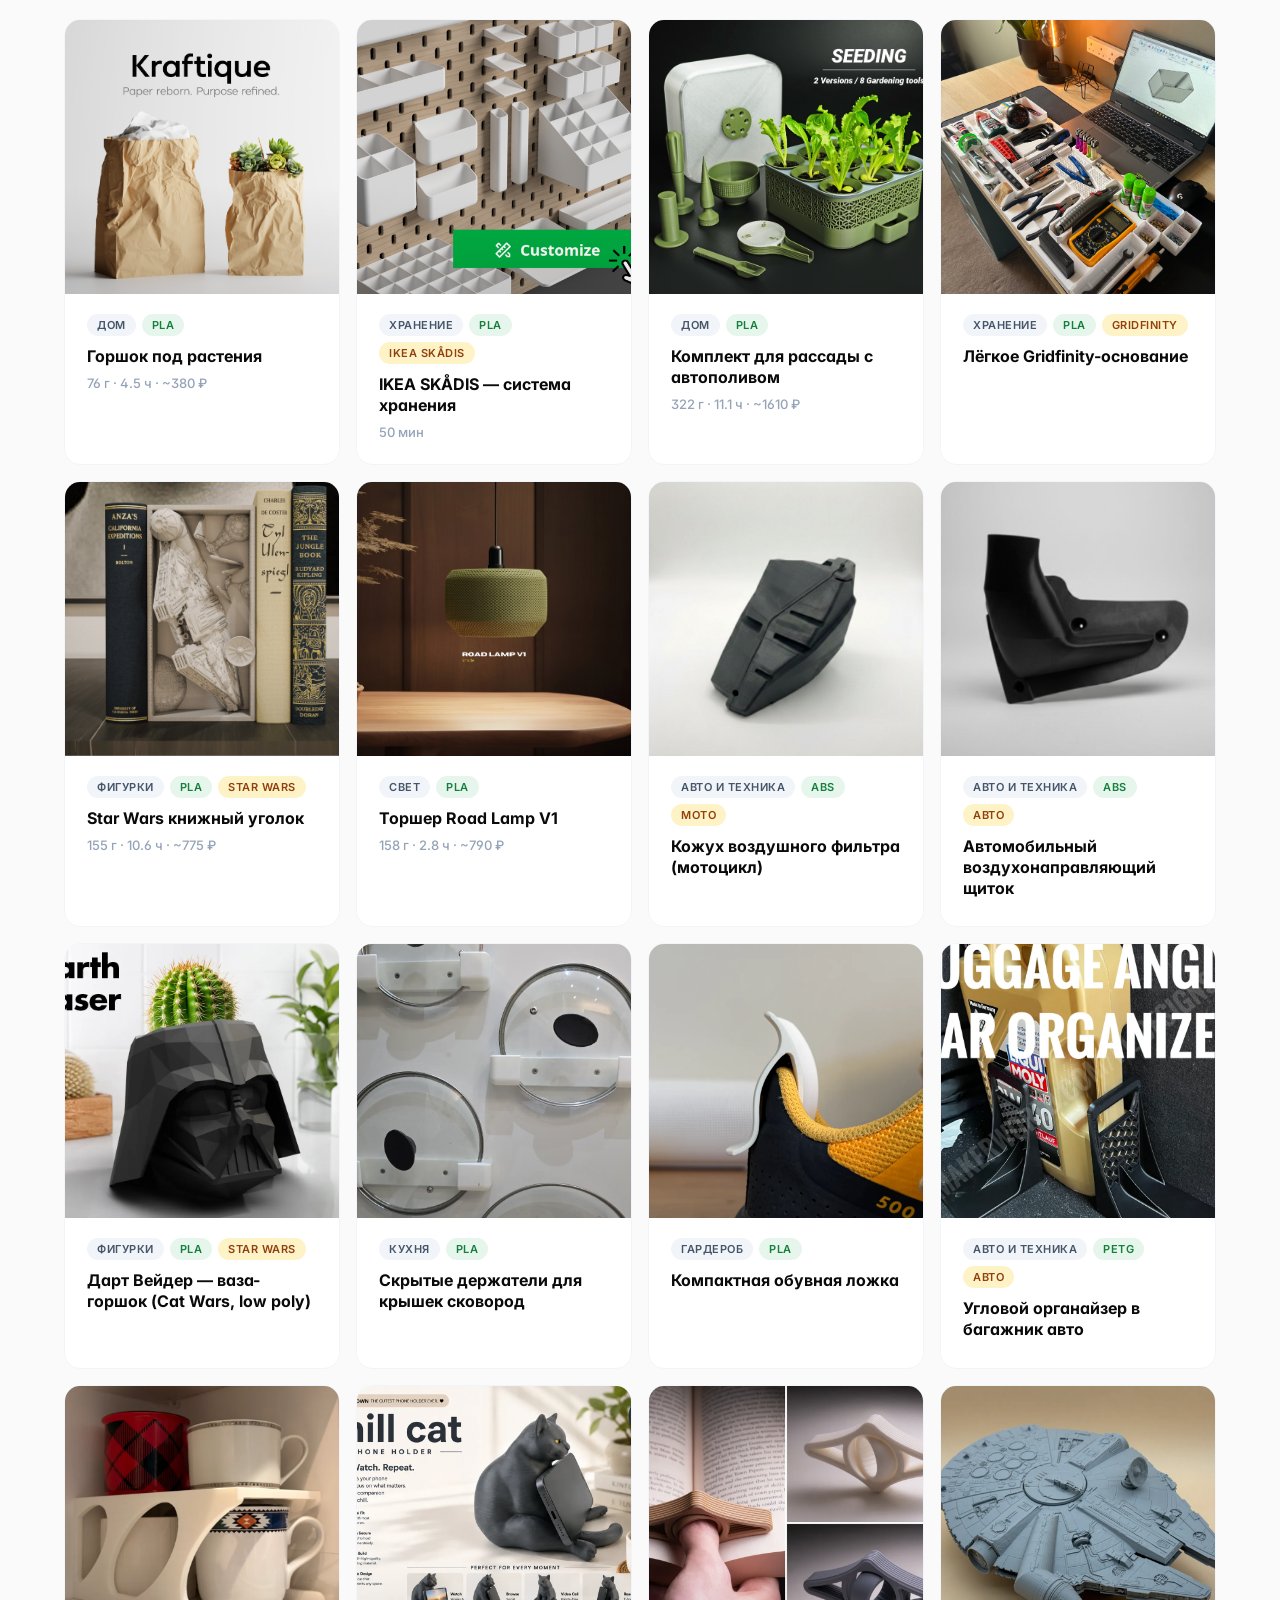
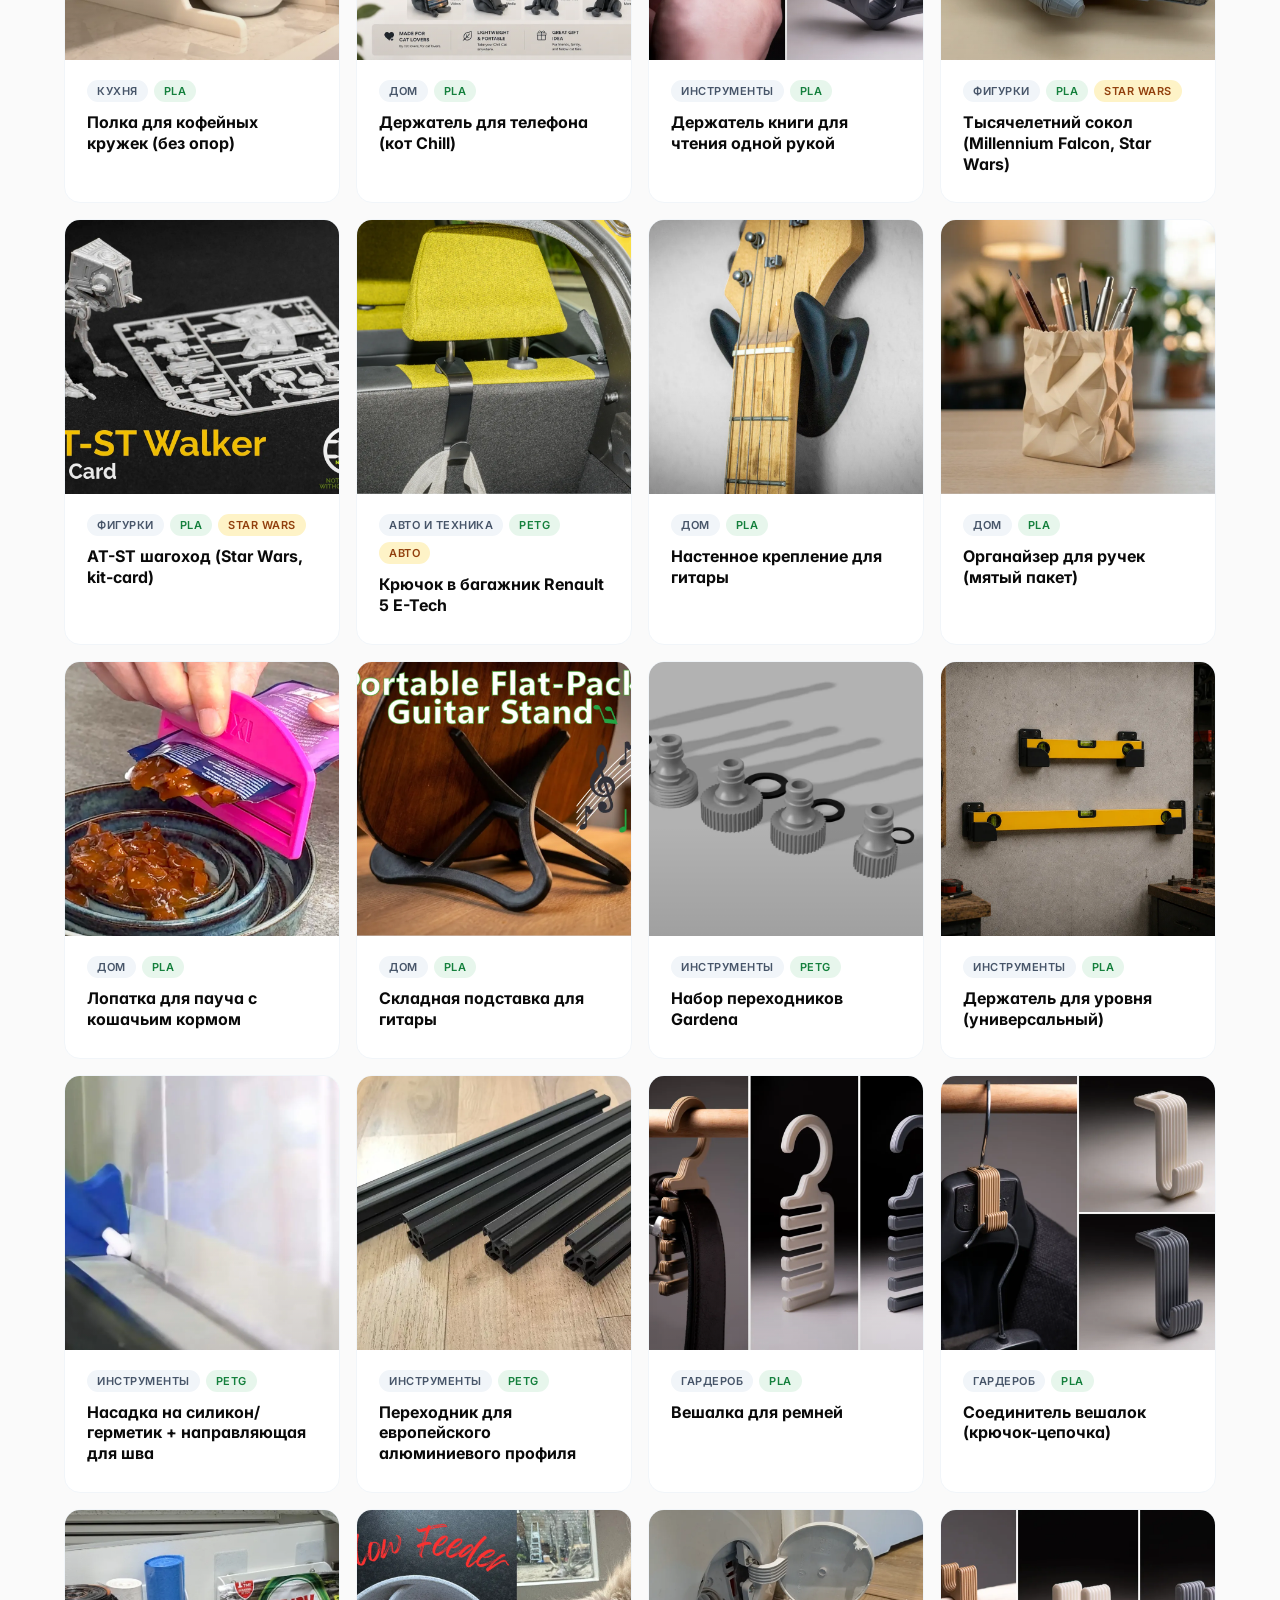
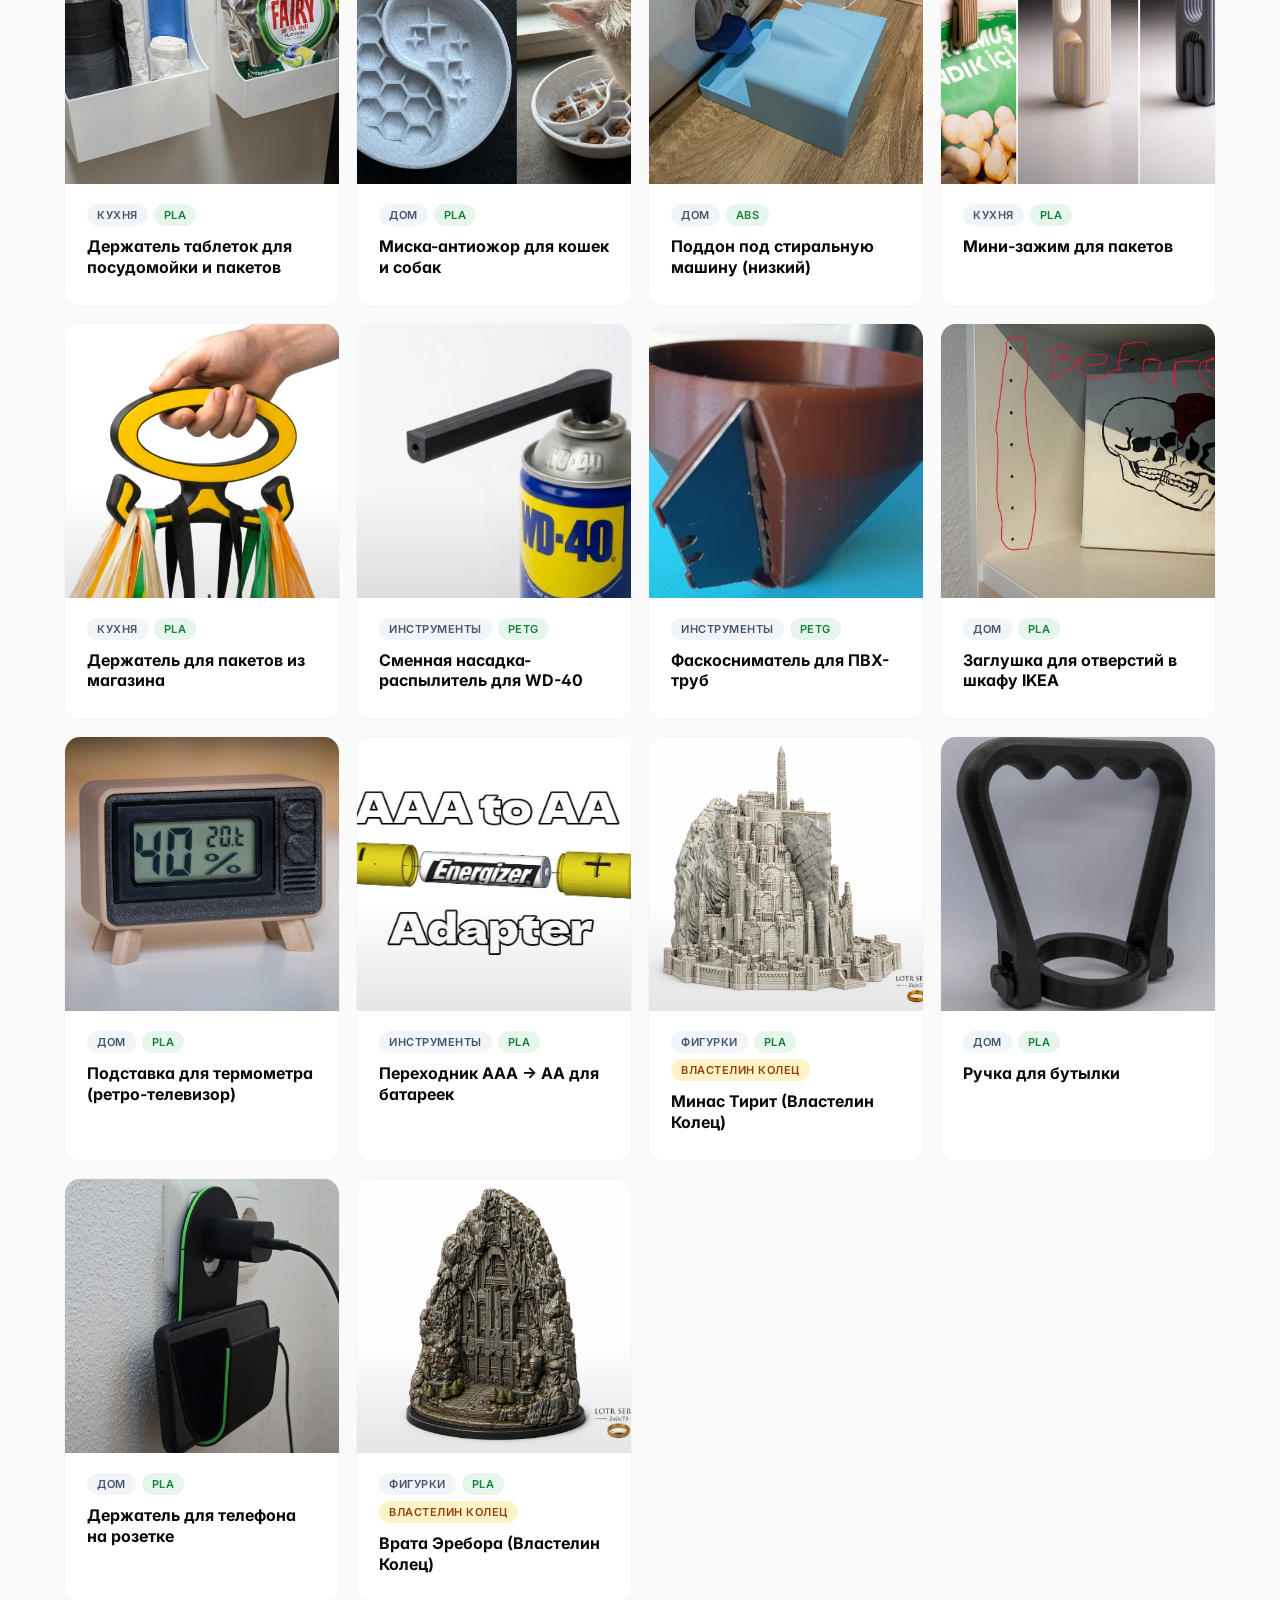
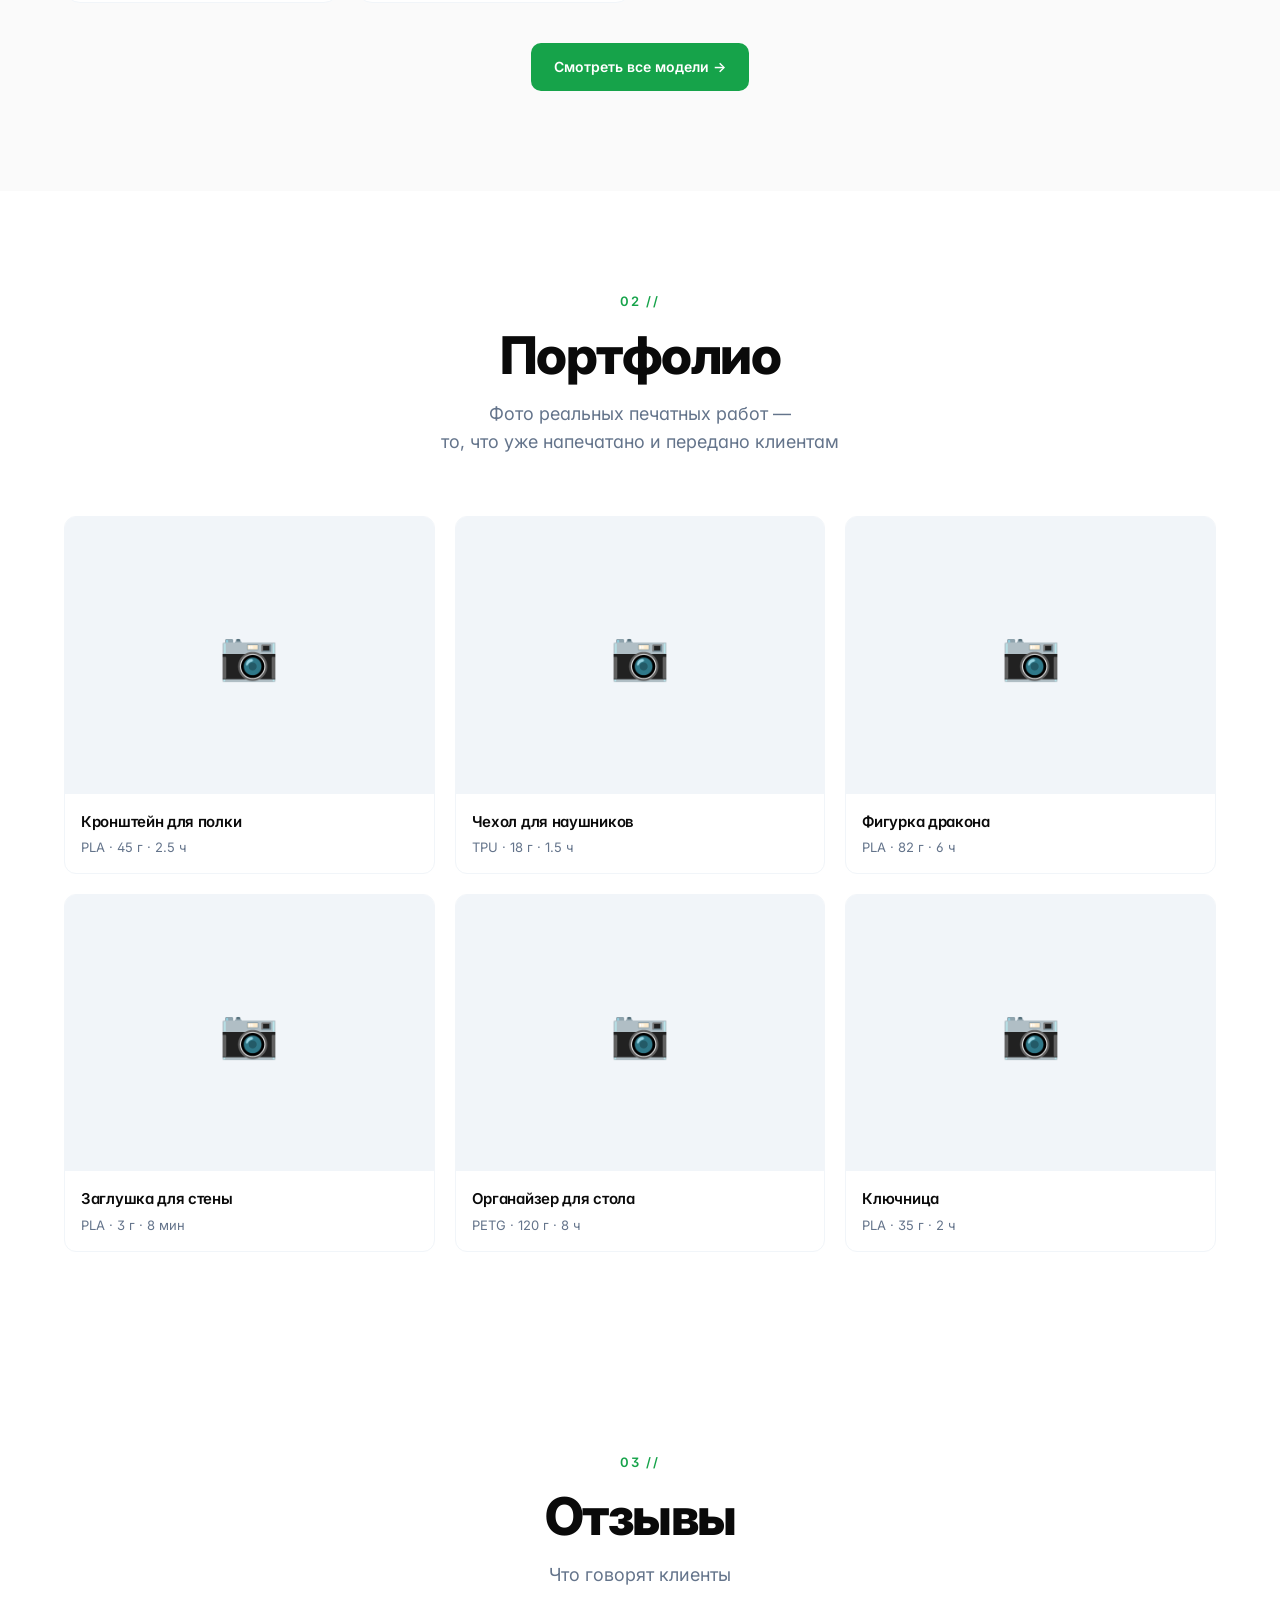
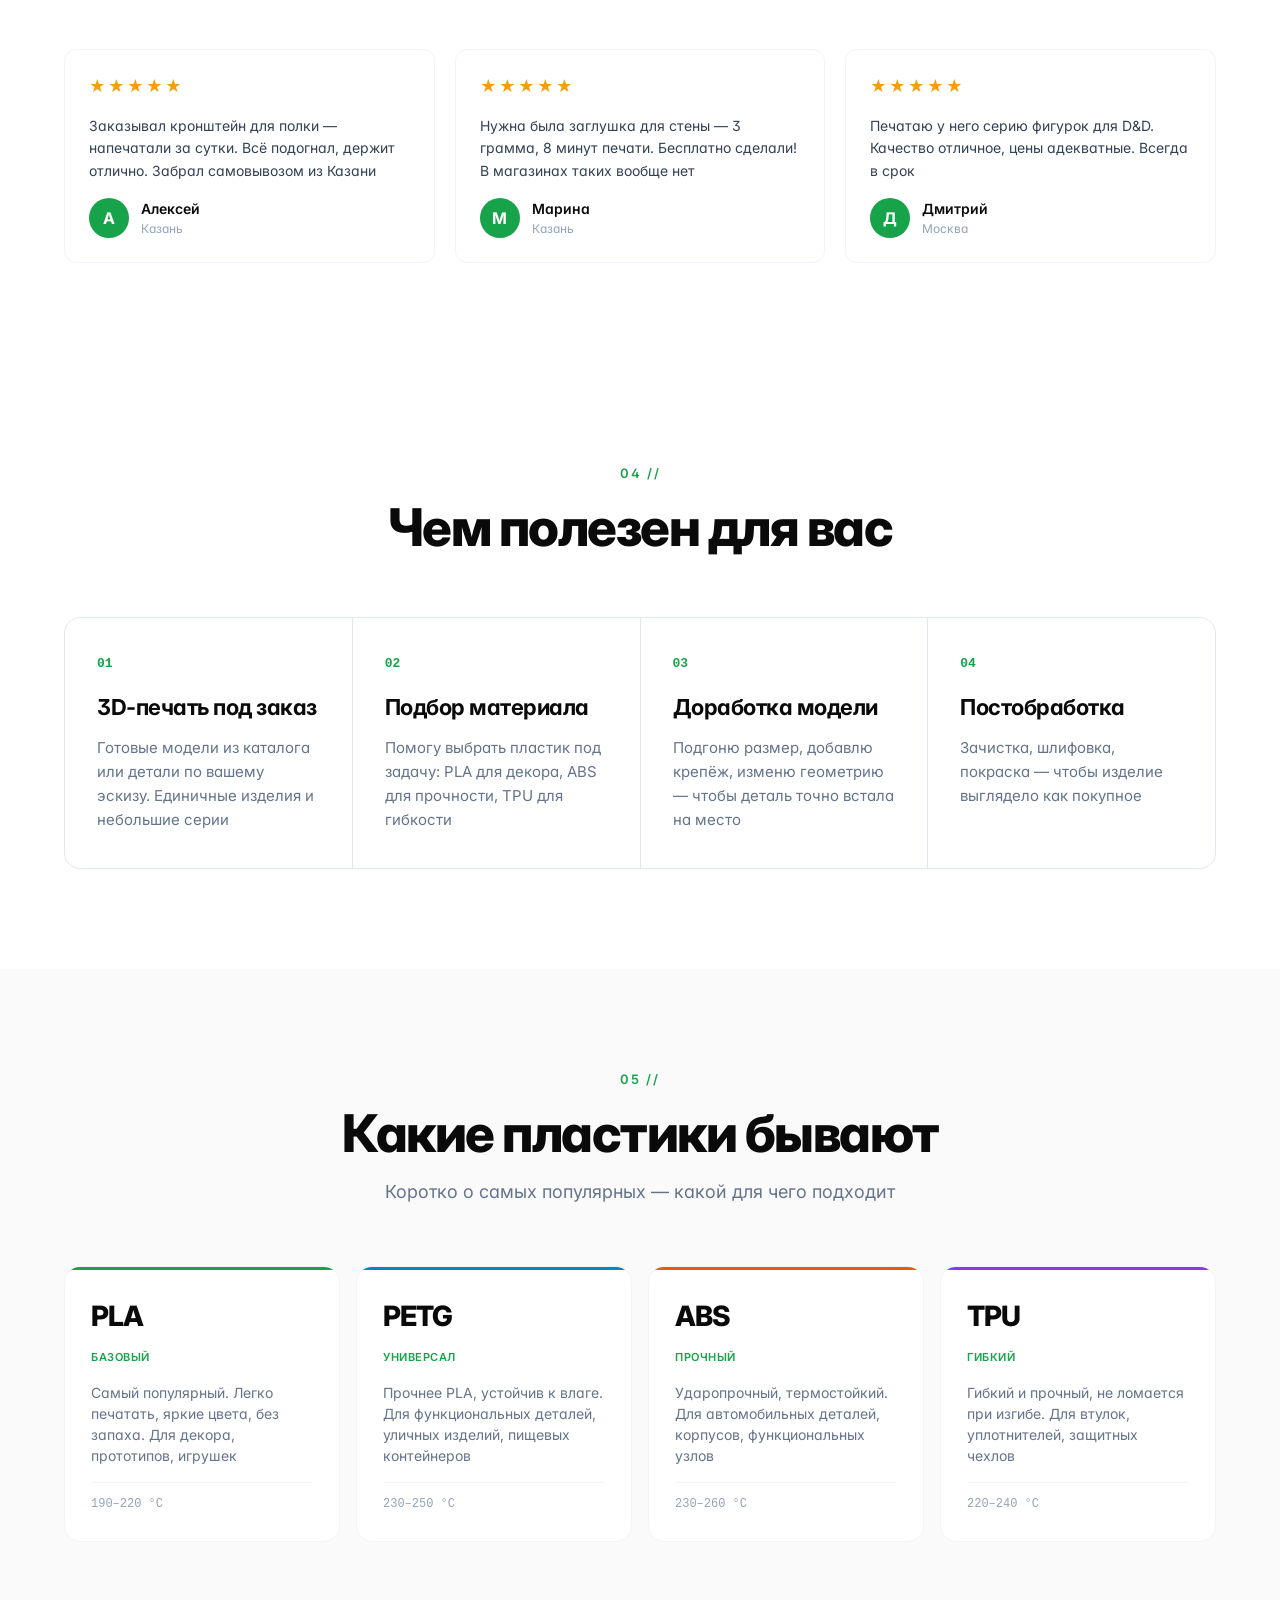
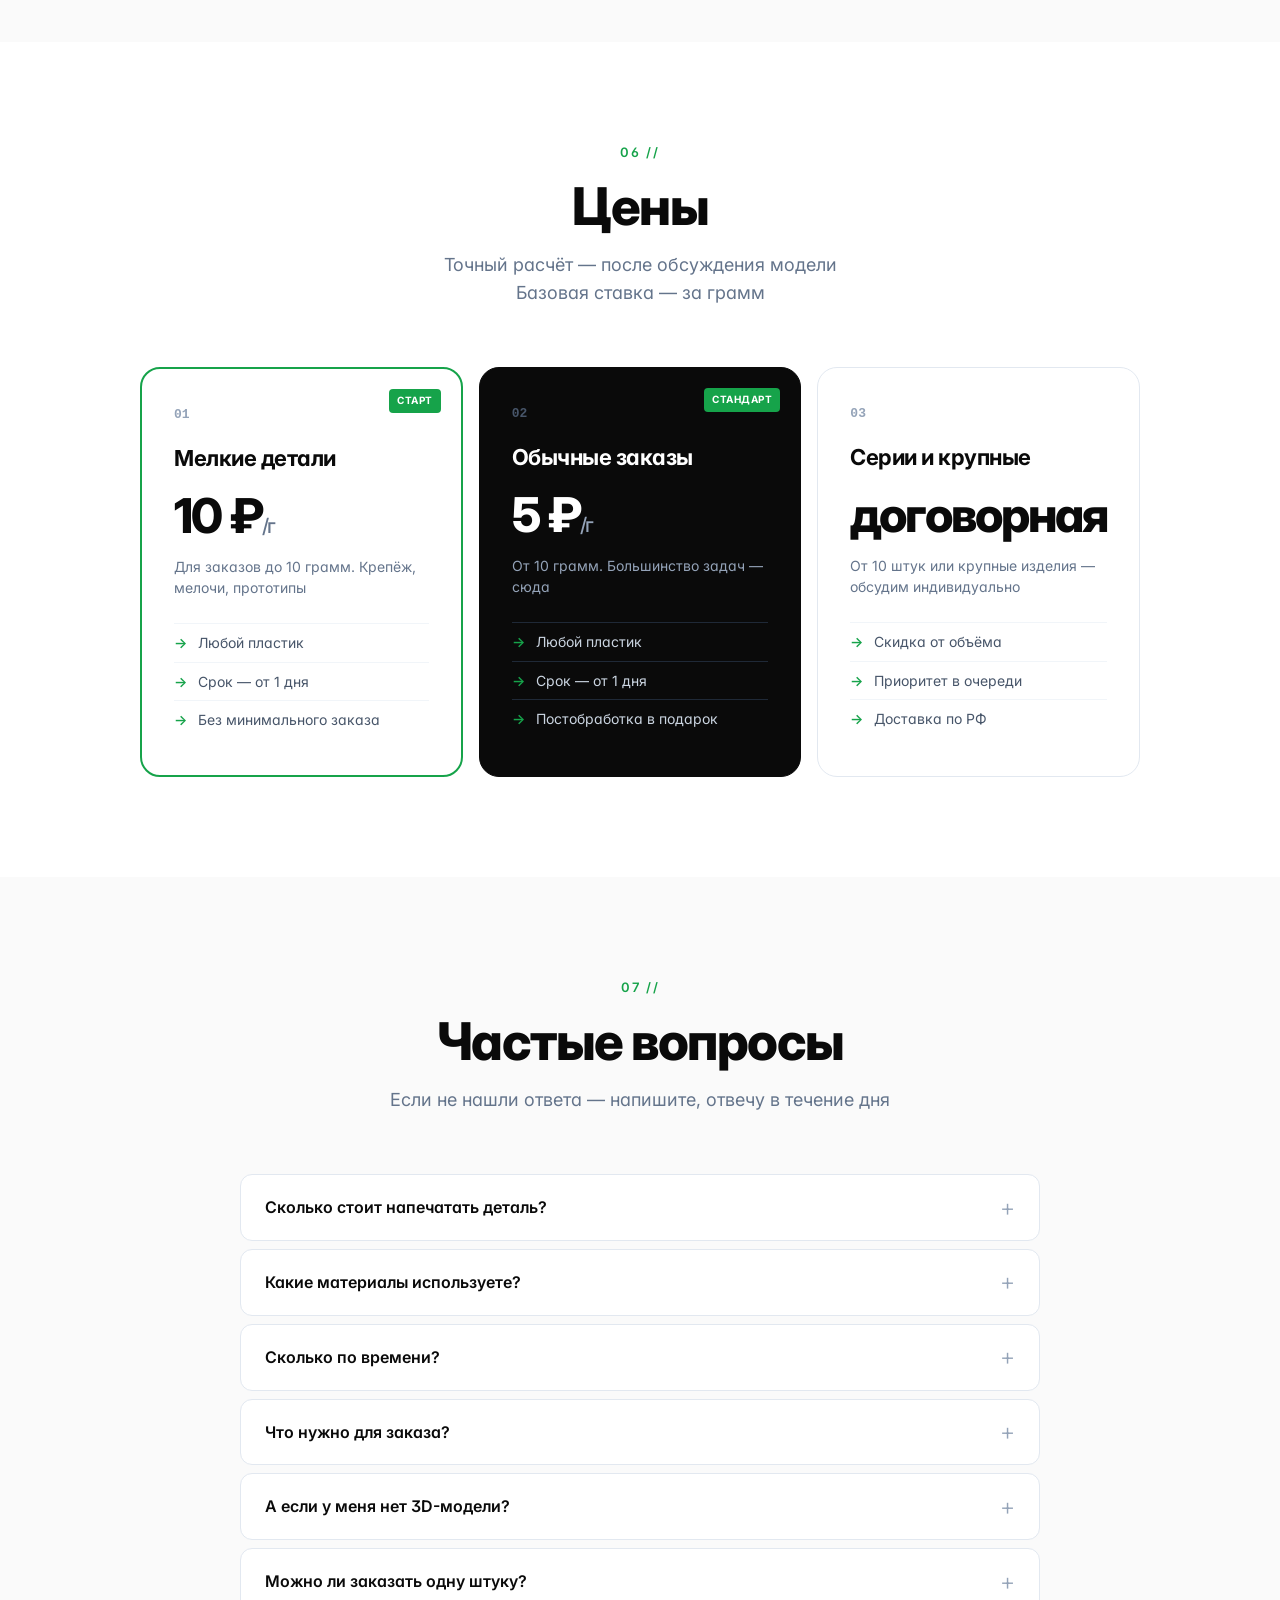
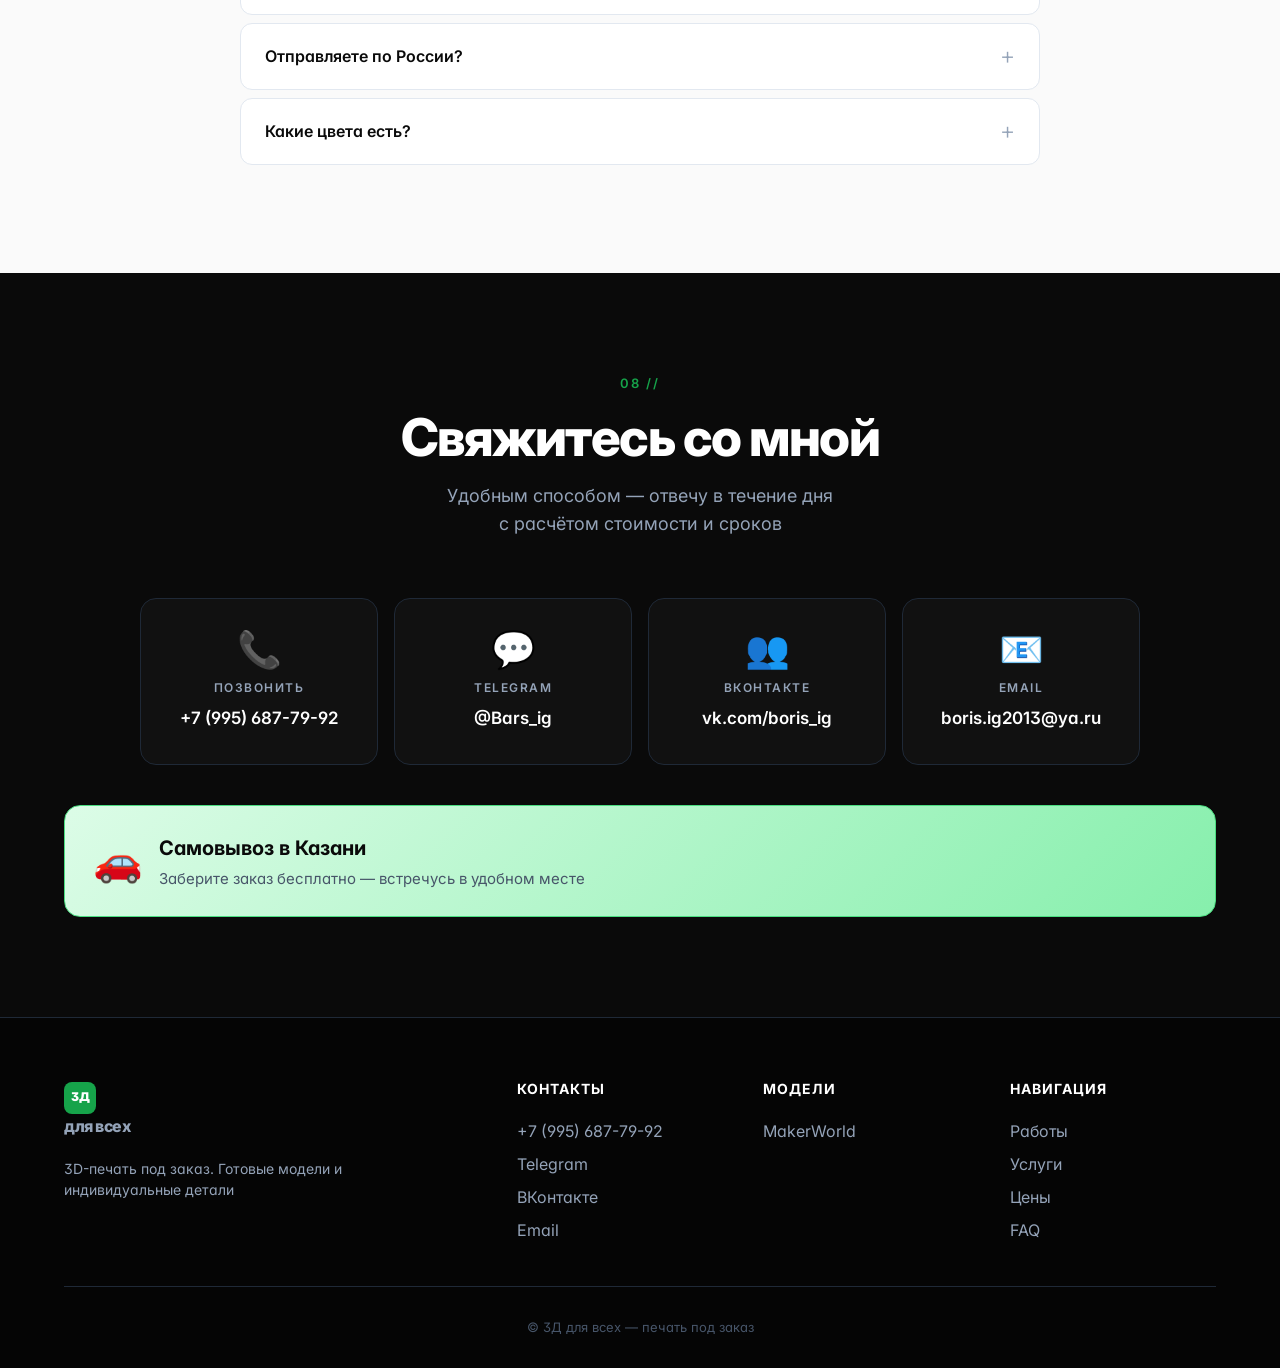
==== commit ff6e998d: "Портфолио, отзывы, /search, lazy loading, offline, darker pickup" ====
--- a/index.html
+++ b/index.html
@@ -2,15 +2,7 @@
 <html lang="ru">
 <head>
   <!-- Yandex.Metrika counter -->
-  <script type="text/javascript">
-      (function(m,e,t,r,i,k,a){
-          m[i]=m[i]||function(){(m[i].a=m[i].a||[]).push(arguments)};
-          m[i].l=1*new Date();
-          for (var j = 0; j < document.scripts.length; j++) {if (document.scripts[j].src === r) { return; }}
-          k=e.createElement(t),a=e.getElementsByTagName(t)[0],k.async=1,k.src=r,a.parentNode.insertBefore(k,a)
-      })(window, document,'script','https://mc.yandex.ru/metrika/tag.js?id=109713392', 'ym');
-      ym(109713392, 'init', {ssr:true, webvisor:true, clickmap:true, ecommerce:"dataLayer", referrer: document.referrer, url: location.href, accurateTrackBounce:true, trackLinks:true});
-  </script>
+  <script type="text/javascript" src="metrika.js"></script>
   <noscript><div><img src="https://mc.yandex.ru/watch/109713392" style="position:absolute; left:-9999px;" alt="" /></div></noscript>
   <!-- /Yandex.Metrika counter -->
   <meta charset="UTF-8">
@@ -26,6 +18,7 @@
   <meta property="og:description" content="Готовые модели и индивидуальные детали. Самовывоз из Казани, доставка по РФ. Срок от 1 дня.">
   <meta property="og:type" content="website">
   <meta property="og:url" content="https://borisig1999-spec.github.io/3d-landing/">
+  <meta property="og:image" content="https://borisig1999-spec.github.io/3d-landing/images/процесс.jpg">
   <meta property="og:locale" content="ru_RU">
   <link rel="canonical" href="https://borisig1999-spec.github.io/3d-landing/">
   <link rel="icon" href="images/процесс.jpg">
@@ -52,6 +45,26 @@
     "sameAs": [
       "https://t.me/Bars_ig",
       "https://vk.com/boris_ig"
+    ],
+    "aggregateRating": {
+      "@type": "AggregateRating",
+      "ratingValue": "5.0",
+      "bestRating": "5",
+      "reviewCount": "12"
+    },
+    "review": [
+      {
+        "@type": "Review",
+        "author": {"@type": "Person", "name": "Алексей"},
+        "reviewRating": {"@type": "Rating", "ratingValue": "5"},
+        "reviewBody": "Быстро напечатал деталь для принтера. Качество отличное, забрал в тот же день."
+      },
+      {
+        "@type": "Review",
+        "author": {"@type": "Person", "name": "Марина"},
+        "reviewRating": {"@type": "Rating", "ratingValue": "5"},
+        "reviewBody": "Заказывала чехол для телефона. Сделали за сутки, всё подогнали под размер."
+      }
     ]
   }
   </script>
@@ -215,10 +228,123 @@
       </div>
     </section>
 
+    <section class="portfolio" id="portfolio">
+      <div class="container">
+        <div class="section-head">
+          <div class="section-num">02 //</div>
+          <h2>Портфолио</h2>
+          <p>Фото реальных печатных работ —<br>то, что уже напечатано и передано клиентам</p>
+        </div>
+
+        <div class="portfolio-grid">
+          <div class="portfolio-card">
+            <div class="portfolio-img">
+              <img src="images/portfolio/placeholder.jpg" alt="Кронштейн для полки" loading="lazy" onerror="this.parentElement.innerHTML='<div class=portfolio-placeholder>📷</div>'">
+            </div>
+            <div class="portfolio-info">
+              <h3>Кронштейн для полки</h3>
+              <div class="portfolio-meta">PLA · 45 г · 2.5 ч</div>
+            </div>
+          </div>
+          <div class="portfolio-card">
+            <div class="portfolio-img">
+              <img src="images/portfolio/placeholder2.jpg" alt="Чехол для наушников" loading="lazy" onerror="this.parentElement.innerHTML='<div class=portfolio-placeholder>📷</div>'">
+            </div>
+            <div class="portfolio-info">
+              <h3>Чехол для наушников</h3>
+              <div class="portfolio-meta">TPU · 18 г · 1.5 ч</div>
+            </div>
+          </div>
+          <div class="portfolio-card">
+            <div class="portfolio-img">
+              <img src="images/portfolio/placeholder3.jpg" alt="Фигурка дракона" loading="lazy" onerror="this.parentElement.innerHTML='<div class=portfolio-placeholder>📷</div>'">
+            </div>
+            <div class="portfolio-info">
+              <h3>Фигурка дракона</h3>
+              <div class="portfolio-meta">PLA · 82 г · 6 ч</div>
+            </div>
+          </div>
+          <div class="portfolio-card">
+            <div class="portfolio-img">
+              <img src="images/portfolio/placeholder4.jpg" alt="Заглушка для стены" loading="lazy" onerror="this.parentElement.innerHTML='<div class=portfolio-placeholder>📷</div>'">
+            </div>
+            <div class="portfolio-info">
+              <h3>Заглушка для стены</h3>
+              <div class="portfolio-meta">PLA · 3 г · 8 мин</div>
+            </div>
+          </div>
+          <div class="portfolio-card">
+            <div class="portfolio-img">
+              <img src="images/portfolio/placeholder5.jpg" alt="Органайзер для стола" loading="lazy" onerror="this.parentElement.innerHTML='<div class=portfolio-placeholder>📷</div>'">
+            </div>
+            <div class="portfolio-info">
+              <h3>Органайзер для стола</h3>
+              <div class="portfolio-meta">PETG · 120 г · 8 ч</div>
+            </div>
+          </div>
+          <div class="portfolio-card">
+            <div class="portfolio-img">
+              <img src="images/portfolio/placeholder6.jpg" alt="Ключница" loading="lazy" onerror="this.parentElement.innerHTML='<div class=portfolio-placeholder>📷</div>'">
+            </div>
+            <div class="portfolio-info">
+              <h3>Ключница</h3>
+              <div class="portfolio-meta">PLA · 35 г · 2 ч</div>
+            </div>
+          </div>
+        </div>
+      </div>
+    </section>
+
+    <section class="reviews" id="reviews">
+      <div class="container">
+        <div class="section-head">
+          <div class="section-num">03 //</div>
+          <h2>Отзывы</h2>
+          <p>Что говорят клиенты</p>
+        </div>
+
+        <div class="reviews-grid">
+          <div class="review-card">
+            <div class="review-stars">★★★★★</div>
+            <div class="review-text">Заказывал кронштейн для полки — напечатали за сутки. Всё подогнал, держит отлично. Забрал самовывозом из Казани</div>
+            <div class="review-author">
+              <div class="review-avatar">А</div>
+              <div>
+                <div class="review-name">Алексей</div>
+                <div class="review-date">Казань</div>
+              </div>
+            </div>
+          </div>
+          <div class="review-card">
+            <div class="review-stars">★★★★★</div>
+            <div class="review-text">Нужна была заглушка для стены — 3 грамма, 8 минут печати. Бесплатно сделали! В магазинах таких вообще нет</div>
+            <div class="review-author">
+              <div class="review-avatar">М</div>
+              <div>
+                <div class="review-name">Марина</div>
+                <div class="review-date">Казань</div>
+              </div>
+            </div>
+          </div>
+          <div class="review-card">
+            <div class="review-stars">★★★★★</div>
+            <div class="review-text">Печатаю у него серию фигурок для D&D. Качество отличное, цены адекватные. Всегда в срок</div>
+            <div class="review-author">
+              <div class="review-avatar">Д</div>
+              <div>
+                <div class="review-name">Дмитрий</div>
+                <div class="review-date">Москва</div>
+              </div>
+            </div>
+          </div>
+        </div>
+      </div>
+    </section>
+
     <section class="services" id="services">
       <div class="container">
         <div class="section-head">
-          <div class="section-num">02 //</div>
+          <div class="section-num">04 //</div>
           <h2>Чем полезен для вас</h2>
         </div>
 
@@ -250,7 +376,7 @@
     <section class="materials" id="materials">
       <div class="container">
         <div class="section-head">
-          <div class="section-num">03 //</div>
+          <div class="section-num">05 //</div>
           <h2>Какие пластики бывают</h2>
           <p>Коротко о самых популярных — какой для чего подходит</p>
         </div>
@@ -287,7 +413,7 @@
     <section class="pricing" id="pricing">
       <div class="container">
         <div class="section-head">
-          <div class="section-num">04 //</div>
+          <div class="section-num">06 //</div>
           <h2>Цены</h2>
           <p>Точный расчёт — после обсуждения модели<br>Базовая ставка — за грамм</p>
         </div>
@@ -335,7 +461,7 @@
     <section class="faq" id="faq">
       <div class="container">
         <div class="section-head">
-          <div class="section-num">05 //</div>
+          <div class="section-num">07 //</div>
           <h2>Частые вопросы</h2>
           <p>Если не нашли ответа — напишите, отвечу в течение дня</p>
         </div>
@@ -380,7 +506,7 @@
     <section class="order" id="order">
       <div class="container">
         <div class="section-head">
-          <div class="section-num">06 //</div>
+          <div class="section-num">08 //</div>
           <h2>Свяжитесь со мной</h2>
           <p>Удобным способом — отвечу в течение дня<br>с расчётом стоимости и сроков</p>
         </div>
--- a/style.css
+++ b/style.css
@@ -390,8 +390,8 @@
   display: flex;
   align-items: center;
   gap: 16px;
-  background: linear-gradient(135deg, #f0fdf4 0%, #dcfce7 100%);
-  border: 1px solid #bbf7d0;
+  background: linear-gradient(135deg, #dcfce7 0%, #86efac 100%);
+  border: 1px solid #4ade80;
   border-radius: 16px;
   padding: 24px 28px;
   margin-top: 40px;
@@ -407,6 +407,7 @@
   font-size: 20px;
   font-weight: 700;
   margin-bottom: 4px;
+  color: #0a0a0a;
 }
 .pickup-sub {
   font-size: 15px;
@@ -1139,6 +1140,168 @@
   flex-shrink: 0;
 }
 
+/* ===== Card animations ===== */
+@keyframes cardFadeIn {
+  from { opacity: 0; transform: translateY(16px); }
+  to { opacity: 1; transform: translateY(0); }
+}
+.work-card {
+  animation: cardFadeIn 0.3s ease both;
+}
+.catalog-grid .work-card:nth-child(1) { animation-delay: 0s; }
+.catalog-grid .work-card:nth-child(2) { animation-delay: 0.05s; }
+.catalog-grid .work-card:nth-child(3) { animation-delay: 0.1s; }
+.catalog-grid .work-card:nth-child(4) { animation-delay: 0.15s; }
+.catalog-grid .work-card:nth-child(5) { animation-delay: 0.2s; }
+
+/* ===== Skeleton loading ===== */
+.skeleton-card {
+  background: #f1f5f9;
+  border-radius: 12px;
+  overflow: hidden;
+  position: relative;
+}
+.skeleton-card::after {
+  content: '';
+  position: absolute;
+  inset: 0;
+  background: linear-gradient(90deg, transparent, rgba(255,255,255,0.5), transparent);
+  animation: shimmer 1.5s infinite;
+}
+.skeleton-img {
+  width: 100%;
+  aspect-ratio: 1;
+  background: #e2e8f0;
+}
+.skeleton-text {
+  padding: 12px;
+}
+.skeleton-line {
+  height: 12px;
+  background: #e2e8f0;
+  border-radius: 6px;
+  margin-bottom: 8px;
+}
+.skeleton-line:last-child { width: 60%; margin-bottom: 0; }
+@keyframes shimmer {
+  from { transform: translateX(-100%); }
+  to { transform: translateX(100%); }
+}
+
+/* ===== Offline banner ===== */
+.offline-banner {
+  display: none;
+  background: #fef3c7;
+  color: #92400e;
+  text-align: center;
+  padding: 8px 16px;
+  font-size: 13px;
+  font-weight: 500;
+}
+.offline-banner.visible {
+  display: block;
+}
+
+/* ===== Portfolio ===== */
+.portfolio-grid {
+  display: grid;
+  grid-template-columns: repeat(3, 1fr);
+  gap: 20px;
+}
+.portfolio-card {
+  border-radius: 12px;
+  overflow: hidden;
+  border: 1px solid #f1f5f9;
+  transition: transform 0.2s, box-shadow 0.2s;
+}
+.portfolio-card:hover {
+  transform: translateY(-4px);
+  box-shadow: 0 12px 32px rgba(0,0,0,0.08);
+}
+.portfolio-img {
+  aspect-ratio: 4/3;
+  background: #f8fafc;
+  overflow: hidden;
+}
+.portfolio-img img {
+  width: 100%;
+  height: 100%;
+  object-fit: cover;
+}
+.portfolio-placeholder {
+  width: 100%;
+  height: 100%;
+  display: grid;
+  place-items: center;
+  font-size: 48px;
+  background: #f1f5f9;
+  color: #94a3b8;
+}
+.portfolio-info {
+  padding: 16px;
+}
+.portfolio-info h3 {
+  font-size: 15px;
+  font-weight: 600;
+  margin-bottom: 4px;
+  letter-spacing: -0.3px;
+}
+.portfolio-meta {
+  font-size: 13px;
+  color: #64748b;
+}
+
+/* ===== Reviews ===== */
+.reviews-grid {
+  display: grid;
+  grid-template-columns: repeat(3, 1fr);
+  gap: 20px;
+}
+.review-card {
+  border: 1px solid #f1f5f9;
+  border-radius: 12px;
+  padding: 24px;
+  display: flex;
+  flex-direction: column;
+  gap: 16px;
+}
+.review-stars {
+  color: #f59e0b;
+  font-size: 16px;
+  letter-spacing: 2px;
+}
+.review-text {
+  font-size: 14px;
+  line-height: 1.6;
+  color: #334155;
+  flex: 1;
+}
+.review-author {
+  display: flex;
+  align-items: center;
+  gap: 12px;
+}
+.review-avatar {
+  width: 40px;
+  height: 40px;
+  border-radius: 50%;
+  background: #16a34a;
+  color: #fff;
+  display: grid;
+  place-items: center;
+  font-weight: 700;
+  font-size: 16px;
+  flex-shrink: 0;
+}
+.review-name {
+  font-weight: 600;
+  font-size: 14px;
+}
+.review-date {
+  font-size: 12px;
+  color: #94a3b8;
+}
+
 @media (max-width: 640px) {
   .catalog-hero { padding: 50px 0 30px; }
   .catalog-search input { height: 52px; font-size: 15px; }
@@ -1150,7 +1313,10 @@
   .catalog-grid { grid-template-columns: 1fr 1fr; gap: 12px; }
   .featured-head { flex-direction: column; align-items: stretch; }
   .featured-head .btn { width: 100%; justify-content: center; }
+  .portfolio-grid { grid-template-columns: 1fr 1fr; gap: 12px; }
+  .reviews-grid { grid-template-columns: 1fr; }
 }
 @media (max-width: 400px) {
   .catalog-grid { grid-template-columns: 1fr; }
-}
+  .portfolio-grid { grid-template-columns: 1fr; }
+}
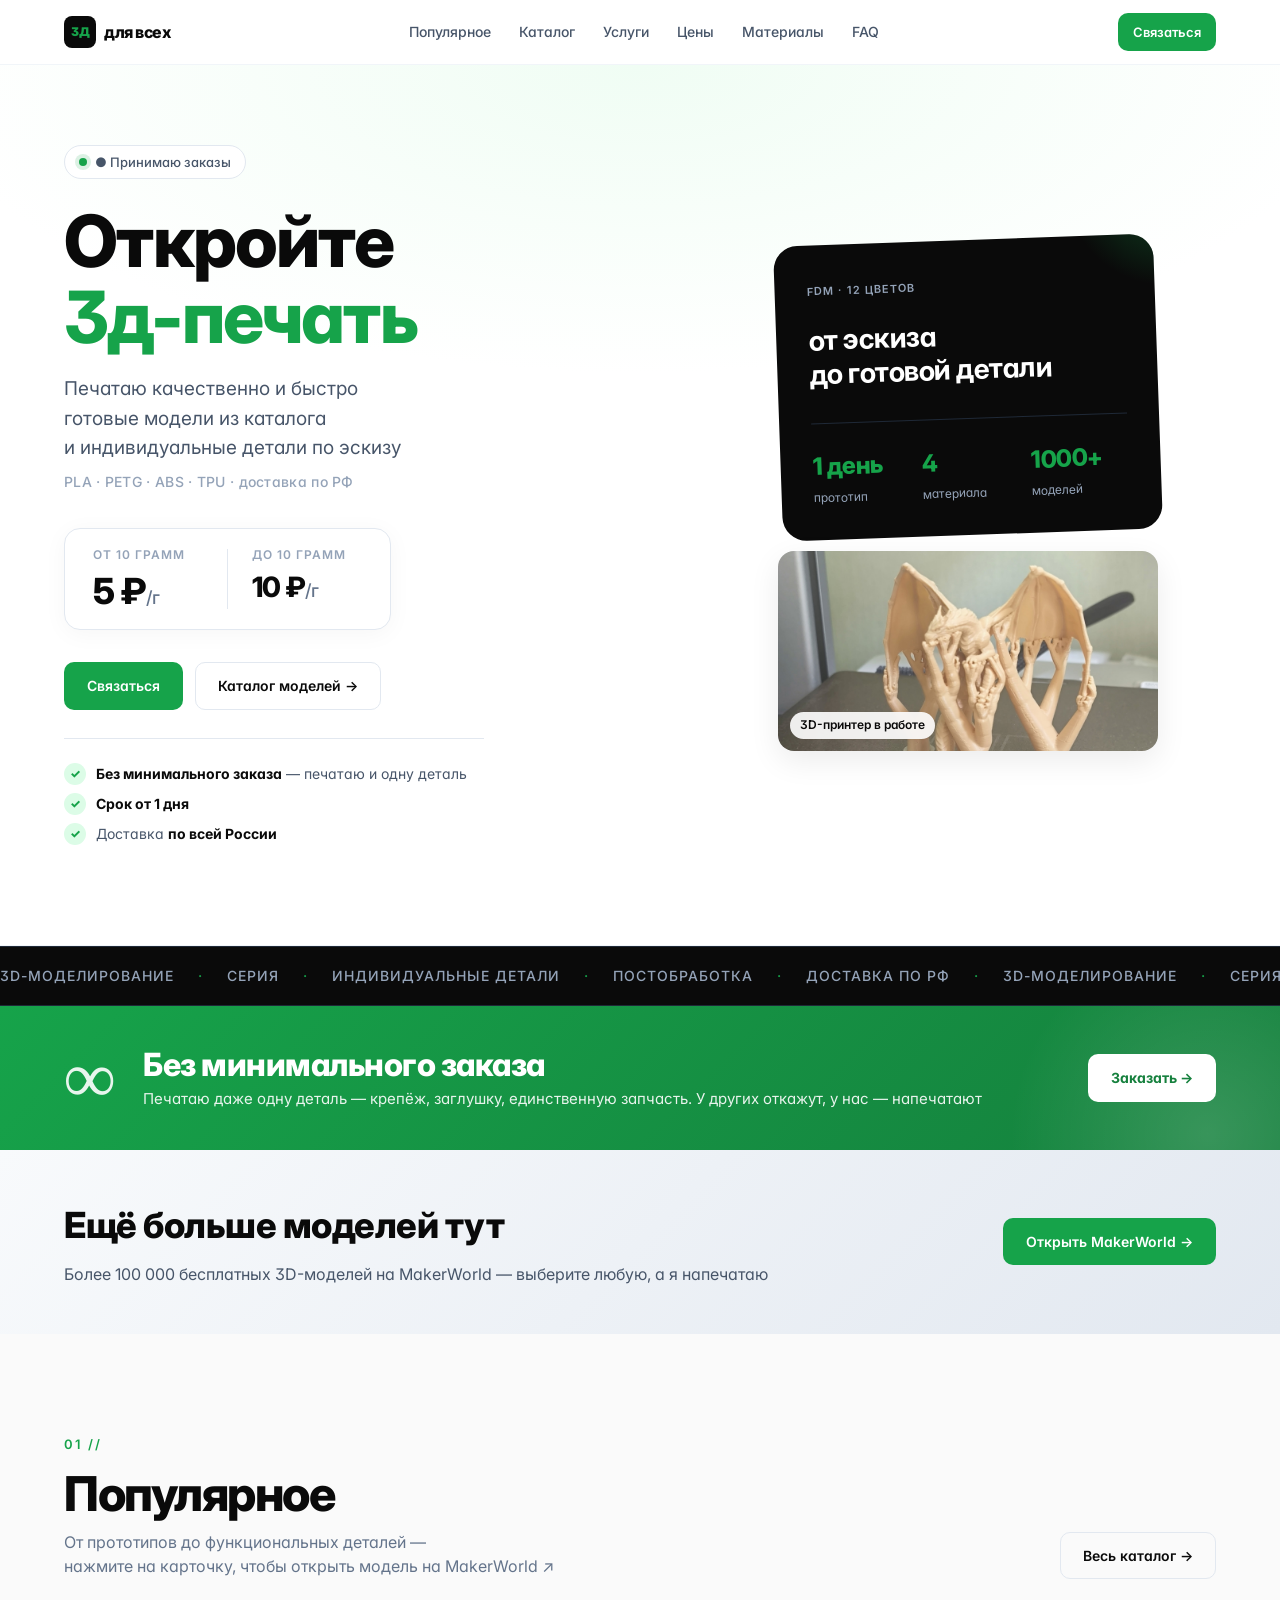
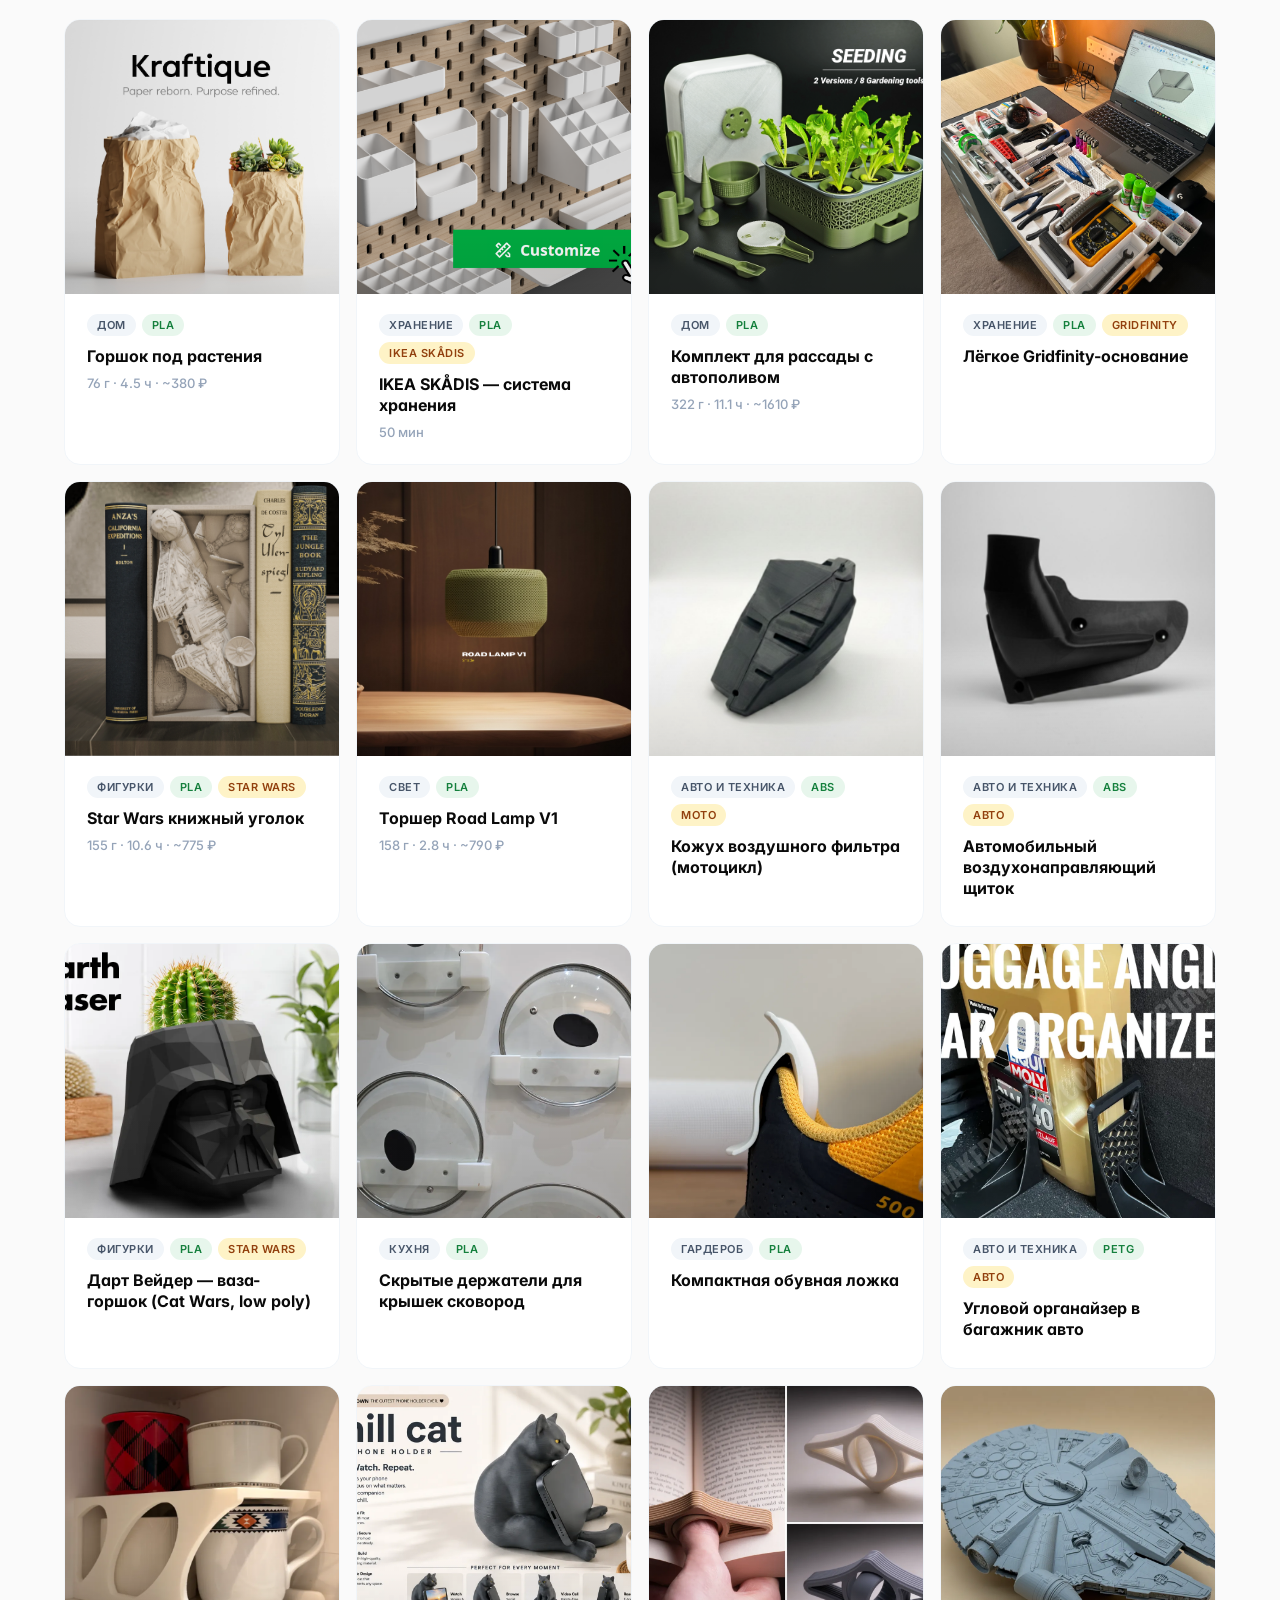
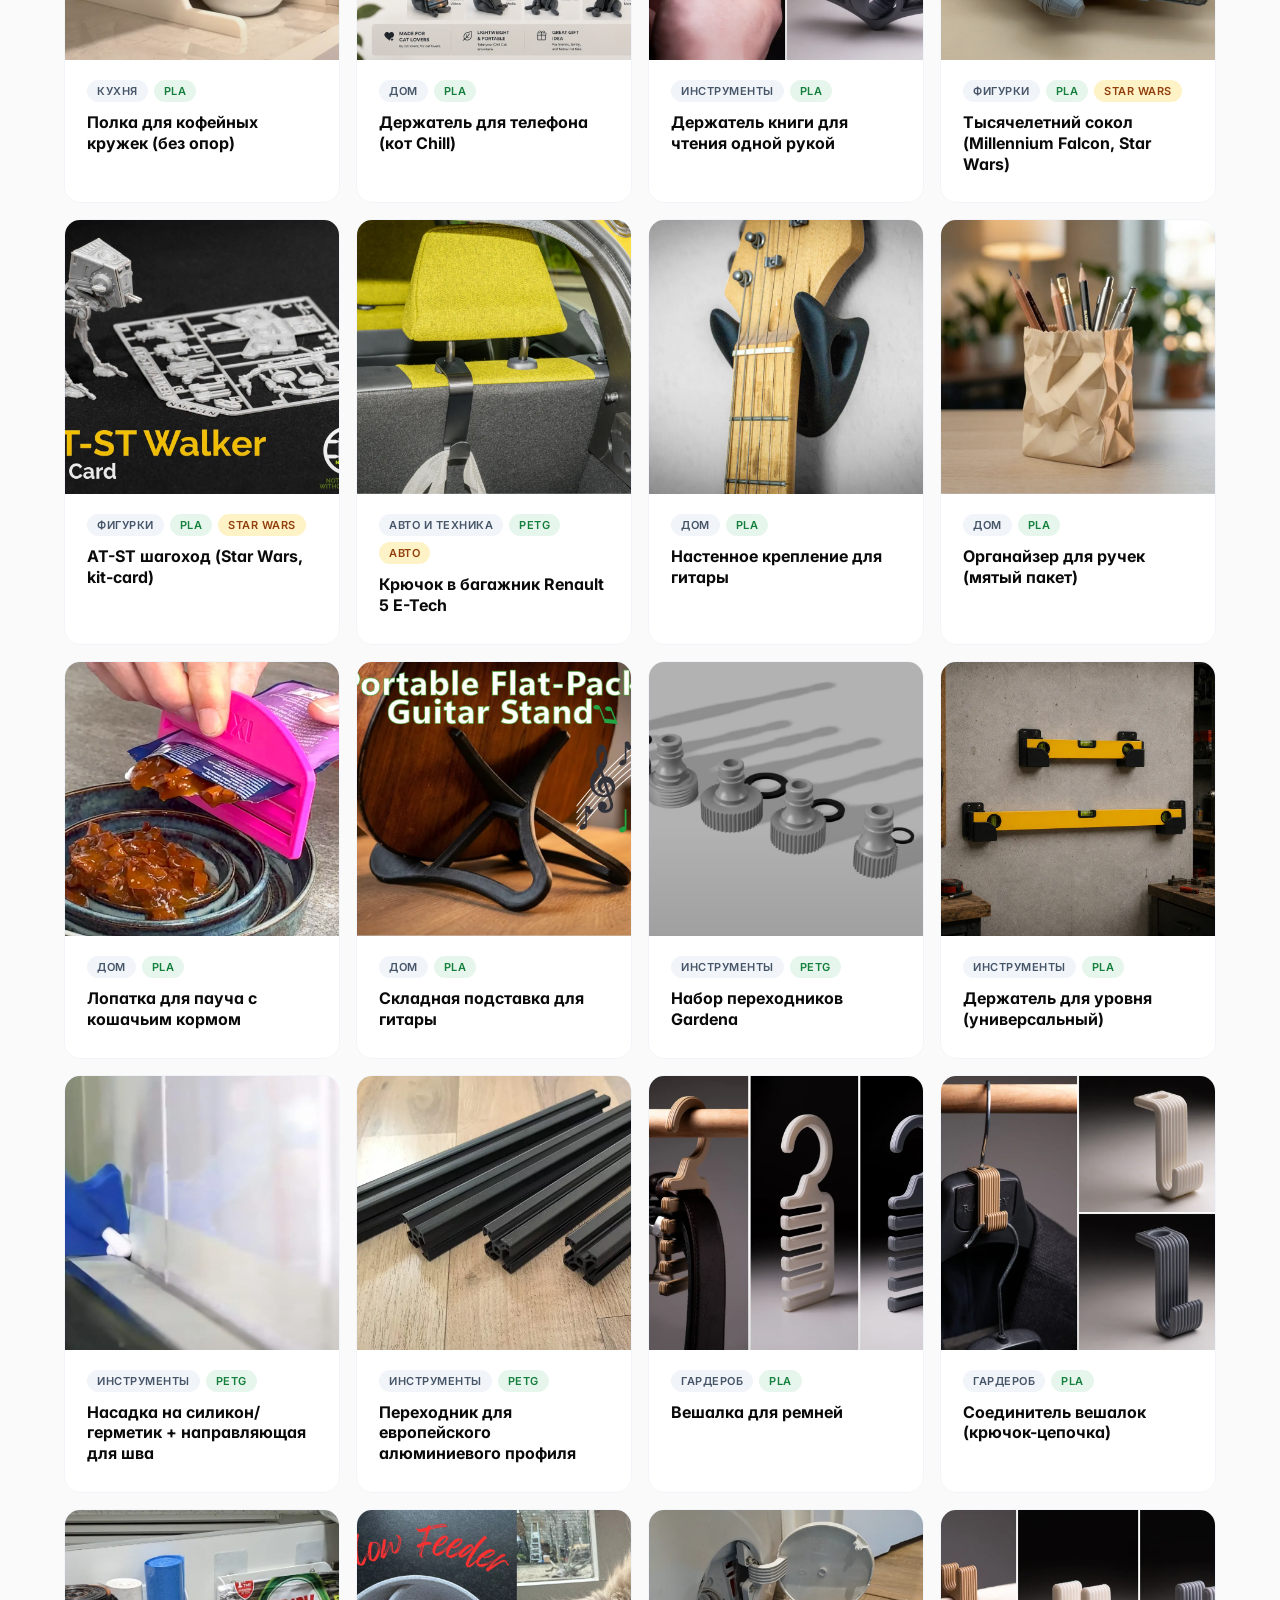
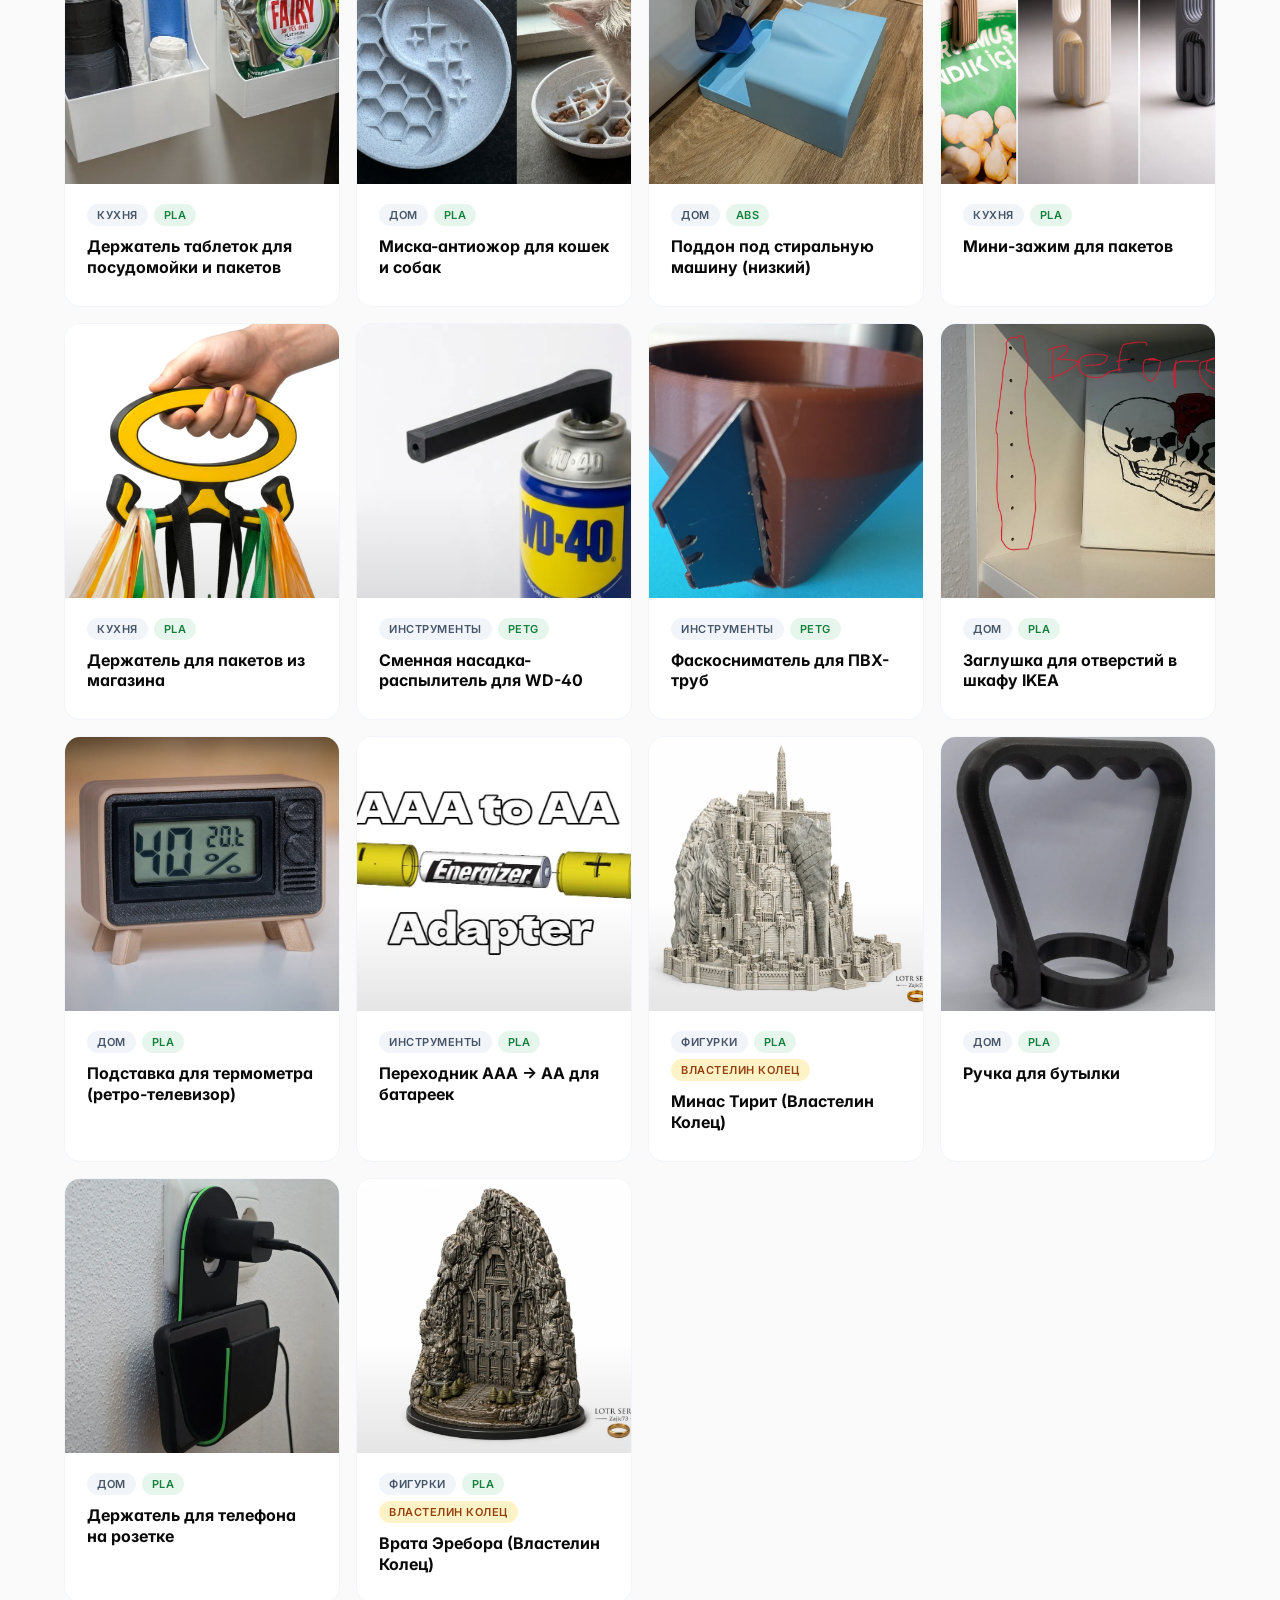
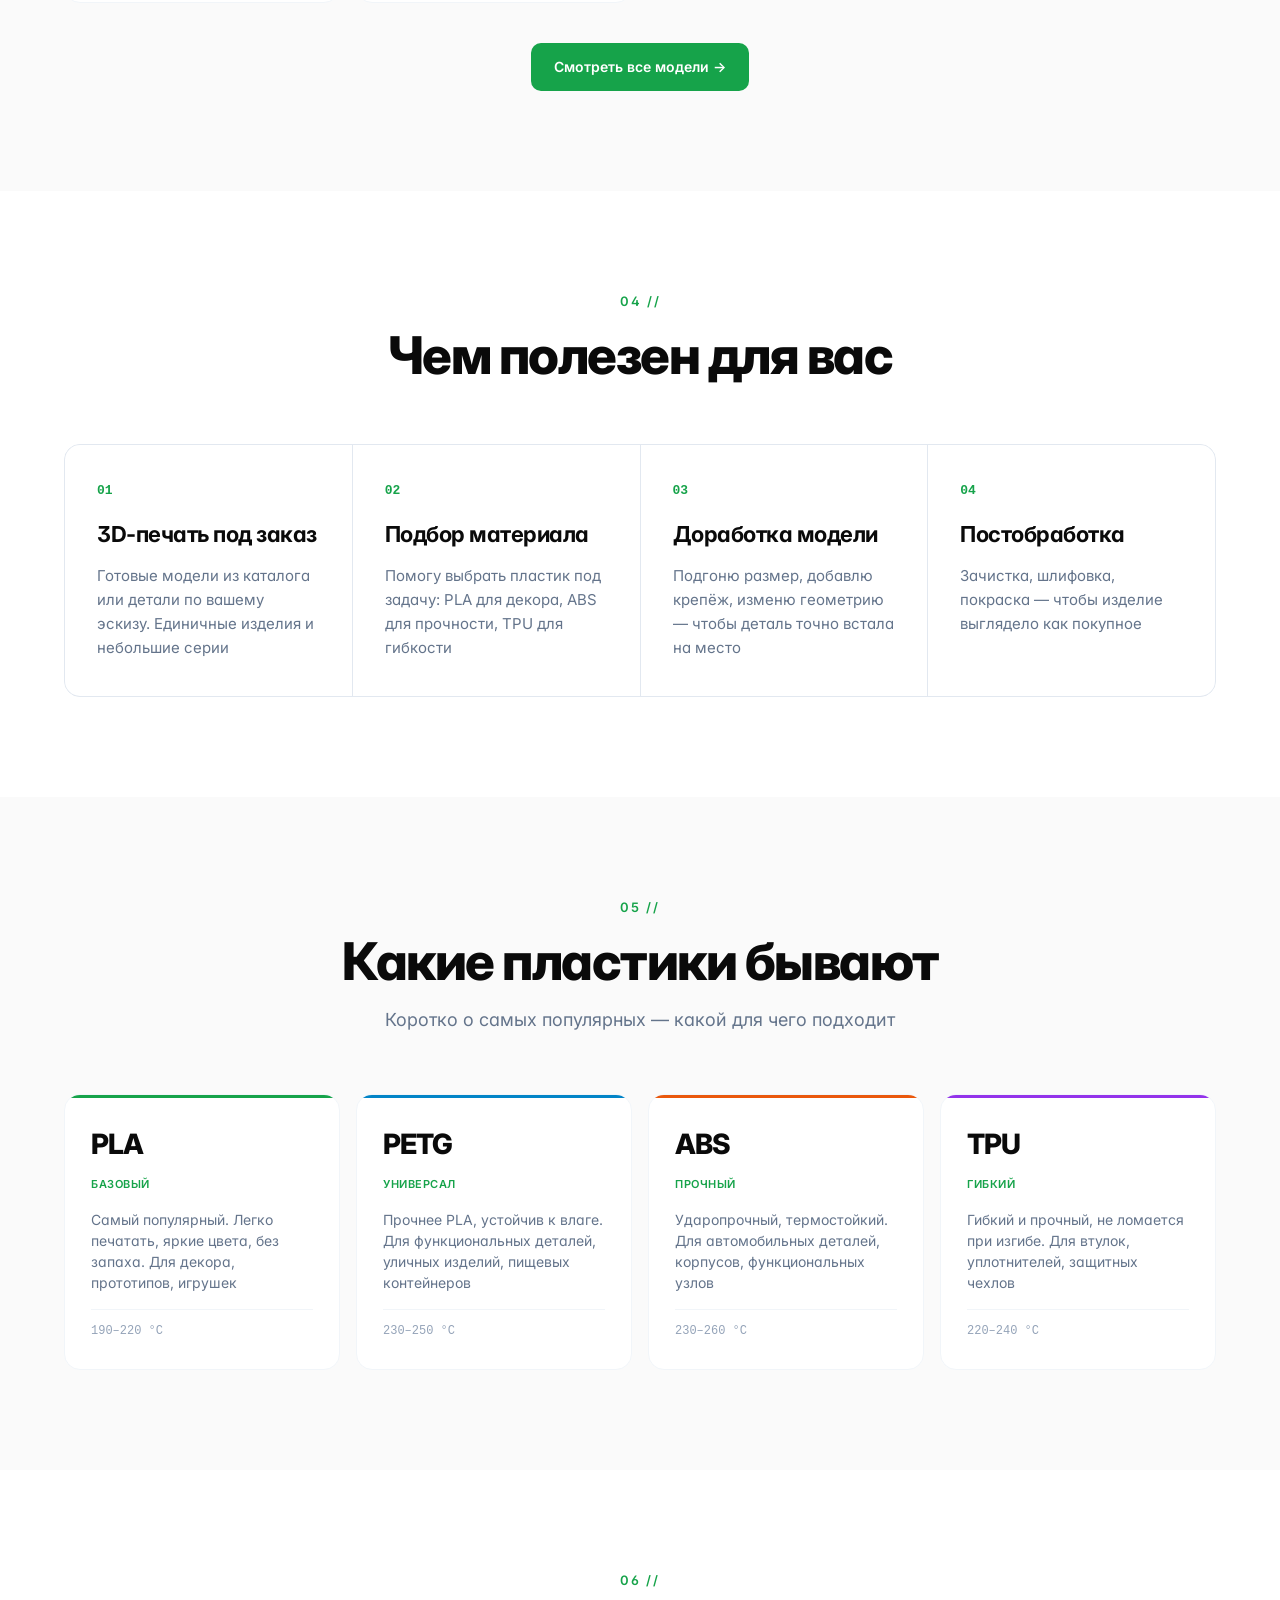
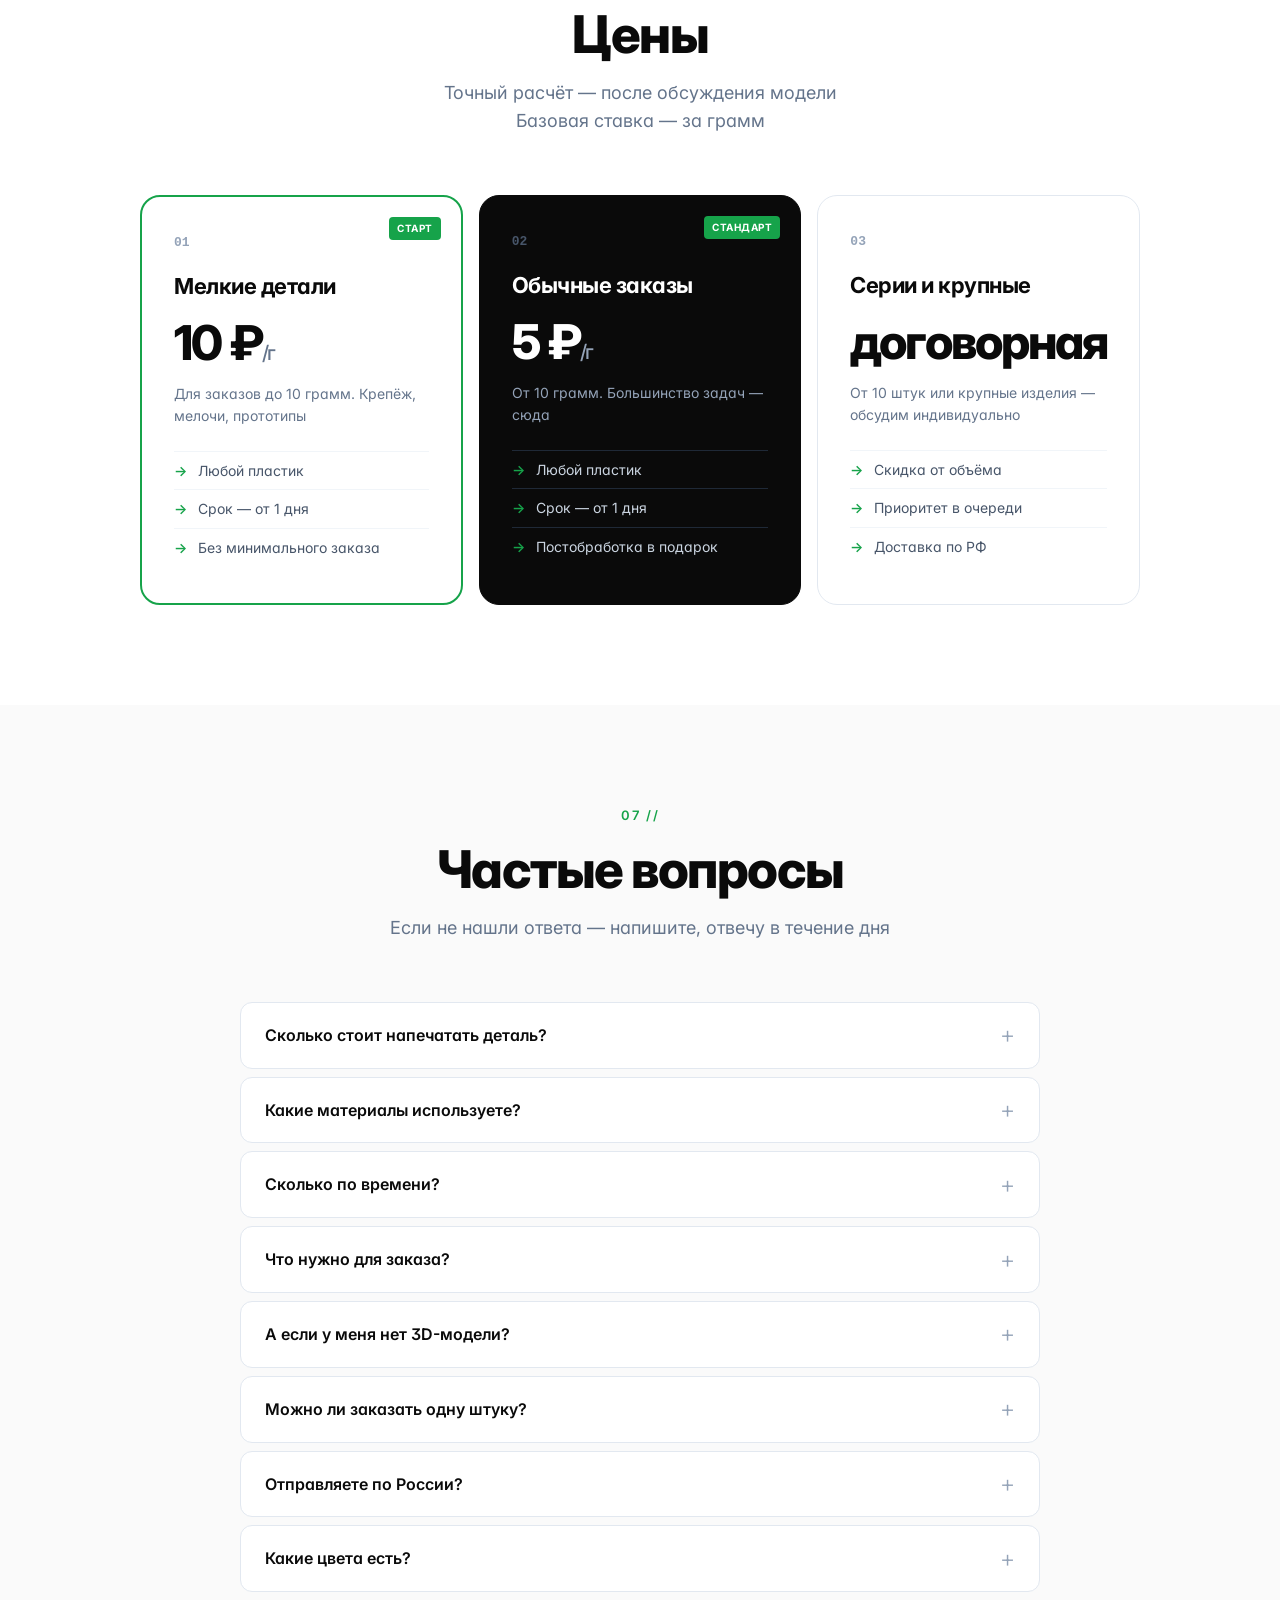
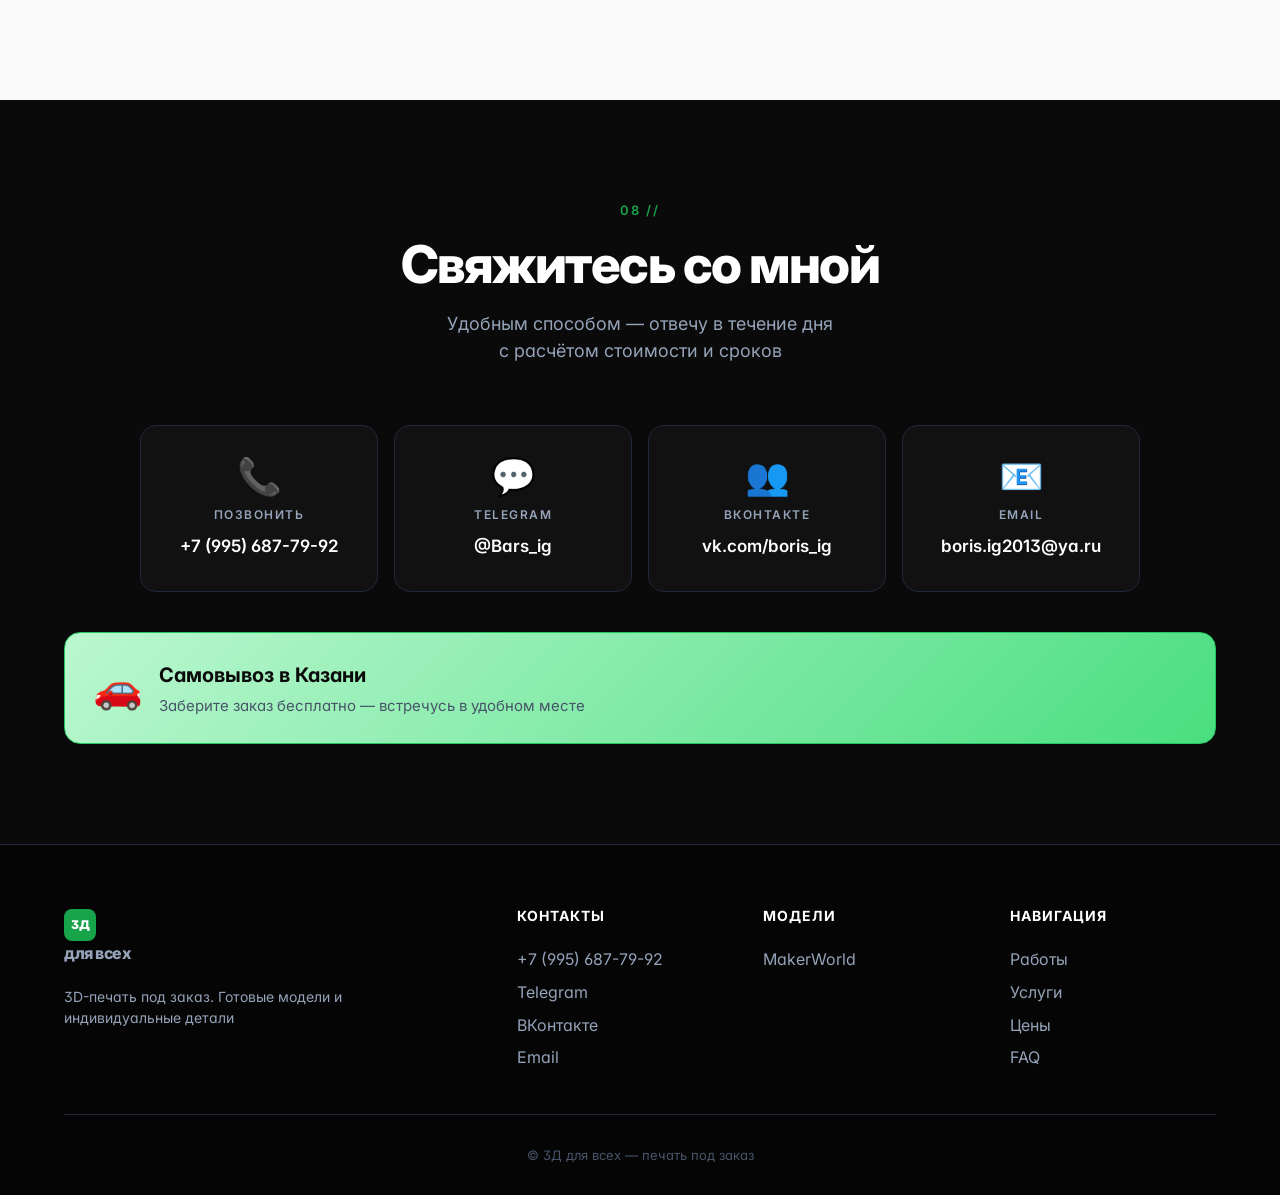
==== commit 5f92c9e1: "Darker pickup banner, comment out portfolio+reviews" ====
--- a/index.html
+++ b/index.html
@@ -228,6 +228,7 @@
       </div>
     </section>
 
+    <!--
     <section class="portfolio" id="portfolio">
       <div class="container">
         <div class="section-head">
@@ -340,6 +341,7 @@
         </div>
       </div>
     </section>
+    -->
 
     <section class="services" id="services">
       <div class="container">
--- a/style.css
+++ b/style.css
@@ -390,11 +390,12 @@
   display: flex;
   align-items: center;
   gap: 16px;
-  background: linear-gradient(135deg, #dcfce7 0%, #86efac 100%);
-  border: 1px solid #4ade80;
+  background: linear-gradient(135deg, #bbf7d0 0%, #4ade80 100%);
+  border: 1px solid #22c55e;
   border-radius: 16px;
   padding: 24px 28px;
   margin-top: 40px;
+  color: #0a0a0a;
 }
 .pickup-icon {
   font-size: 40px;
